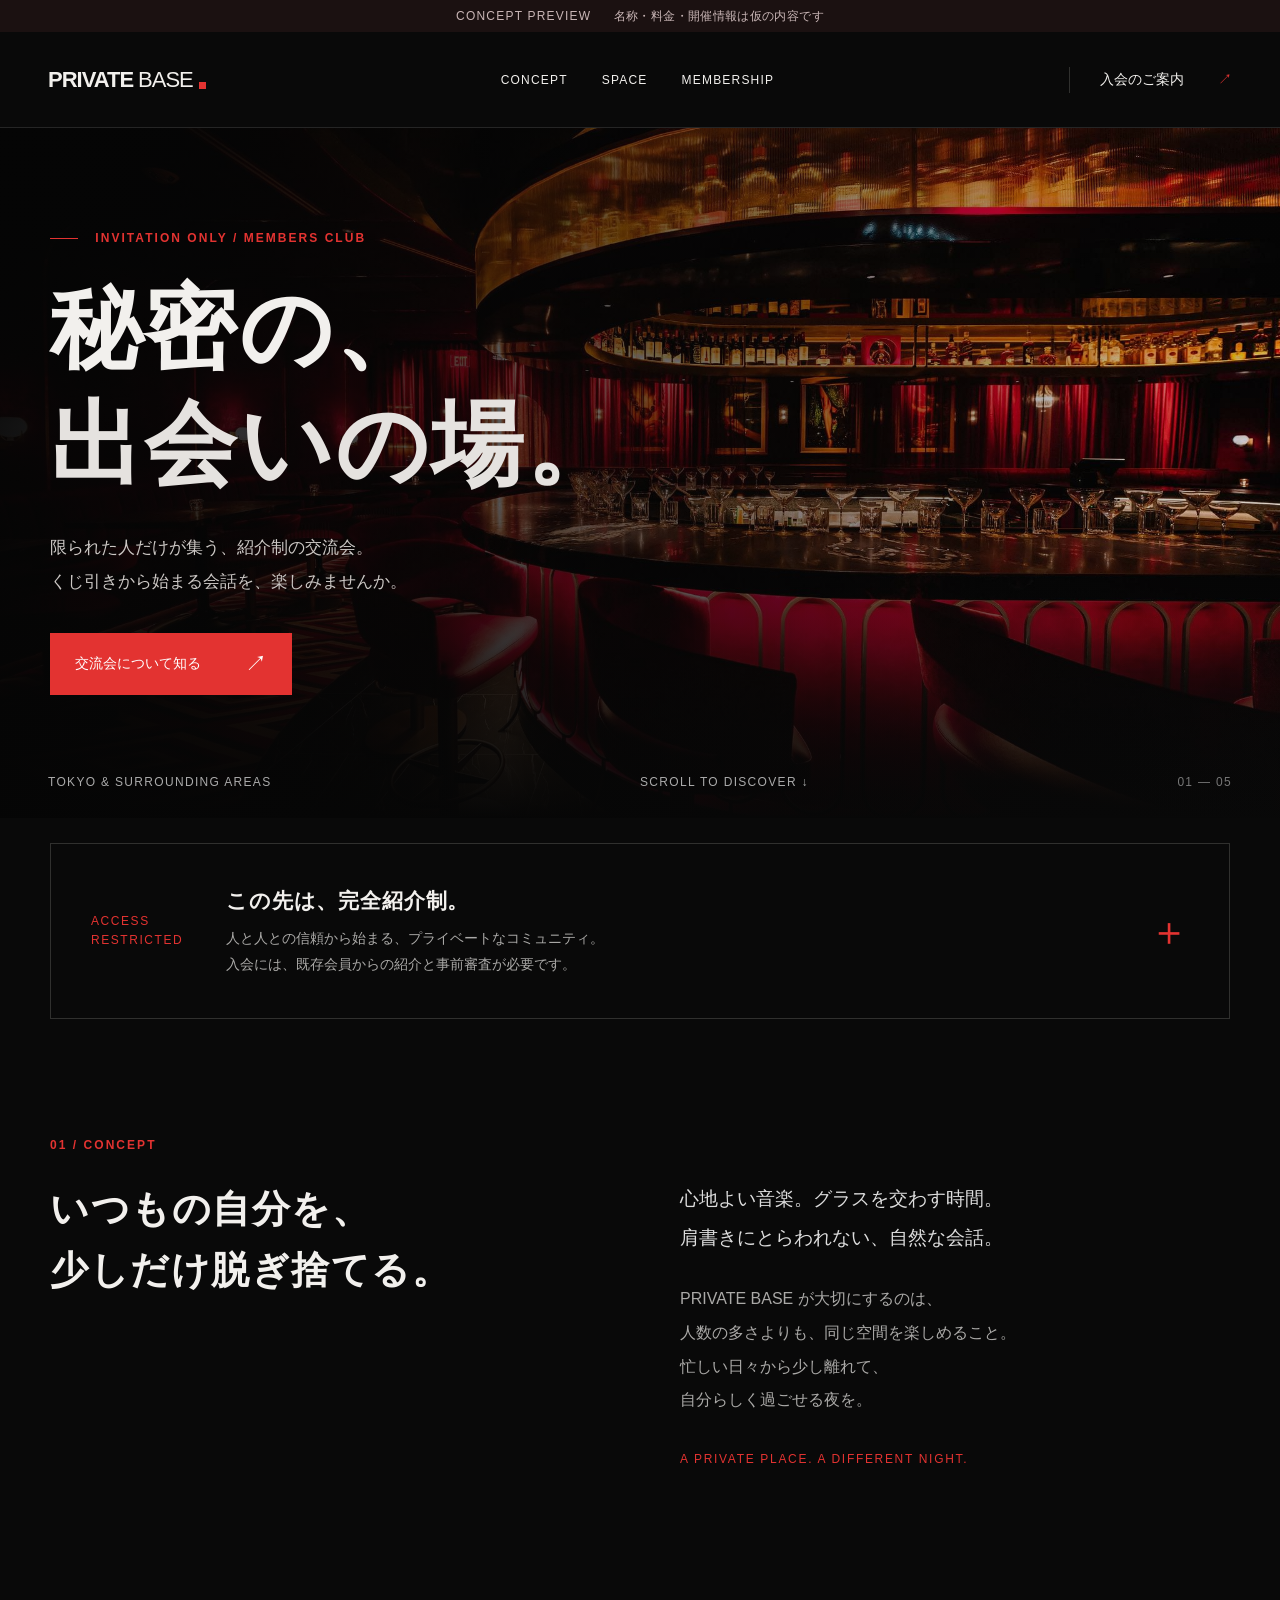
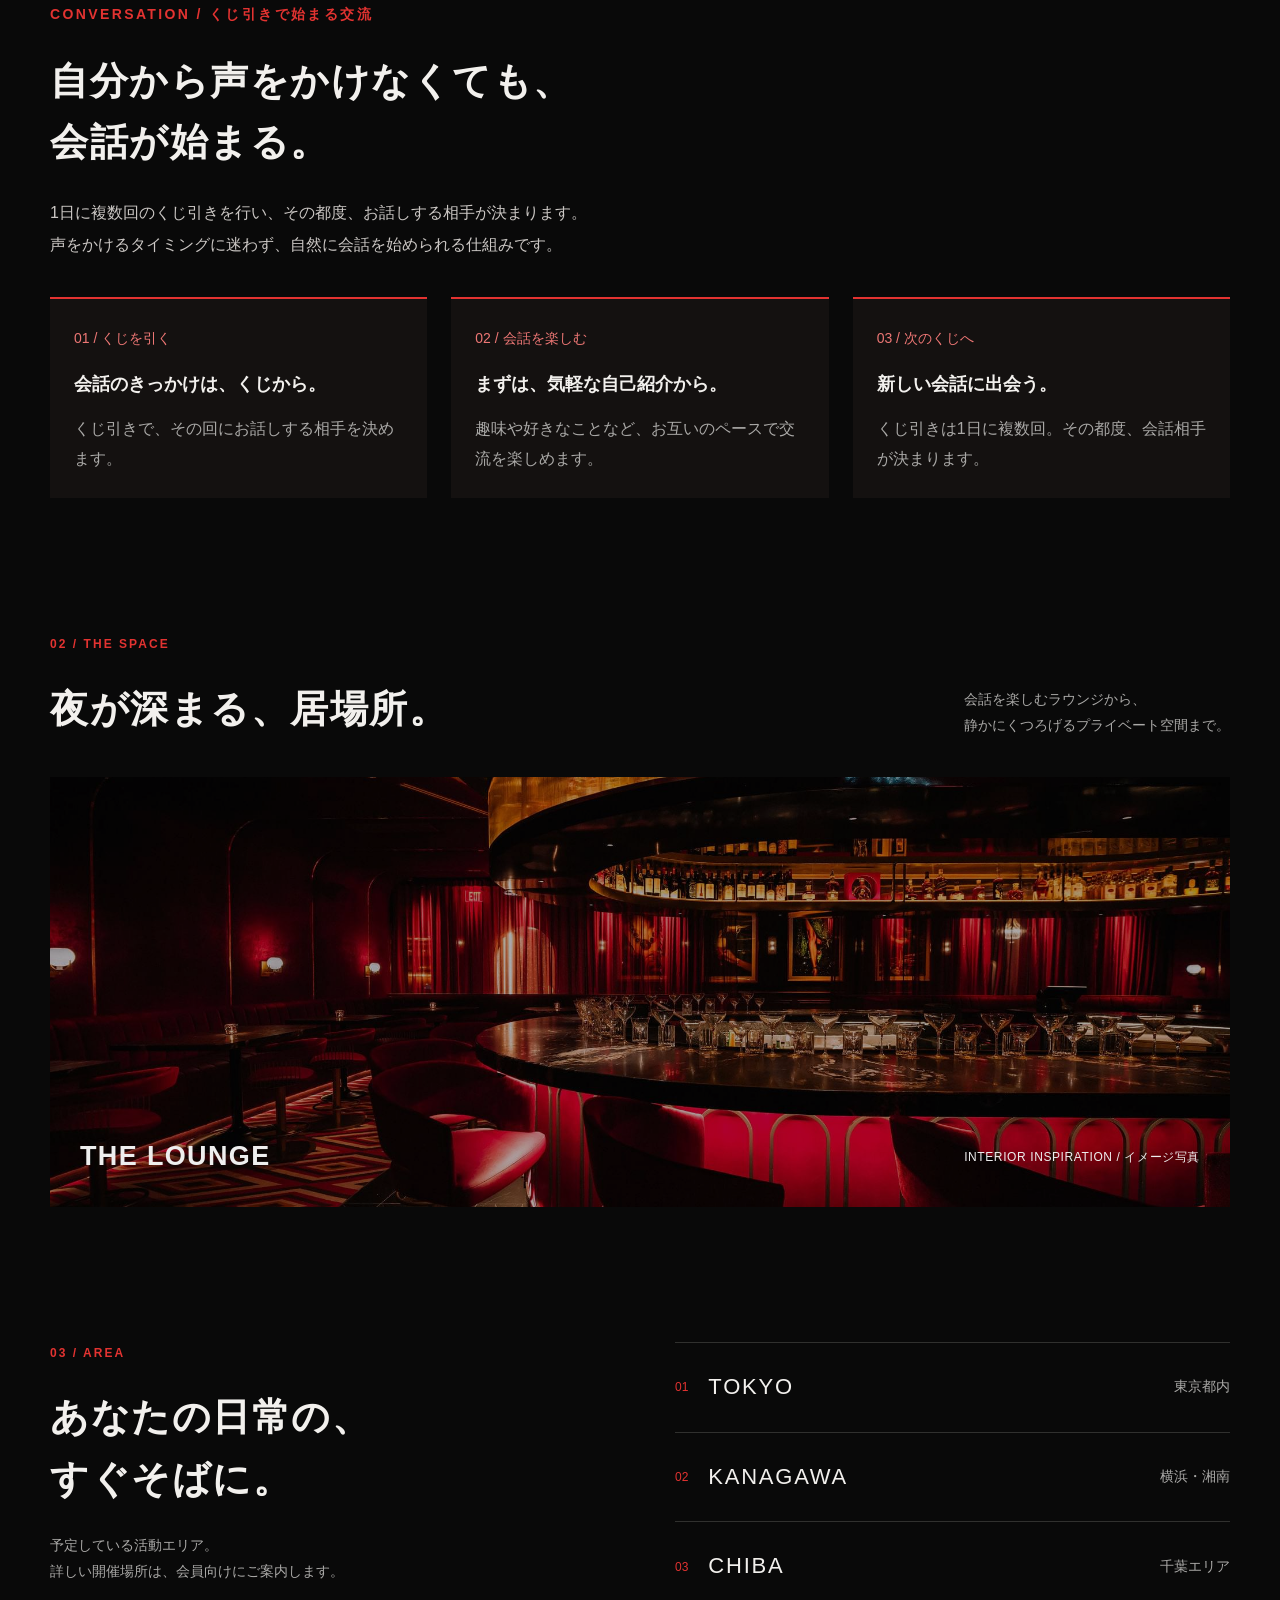
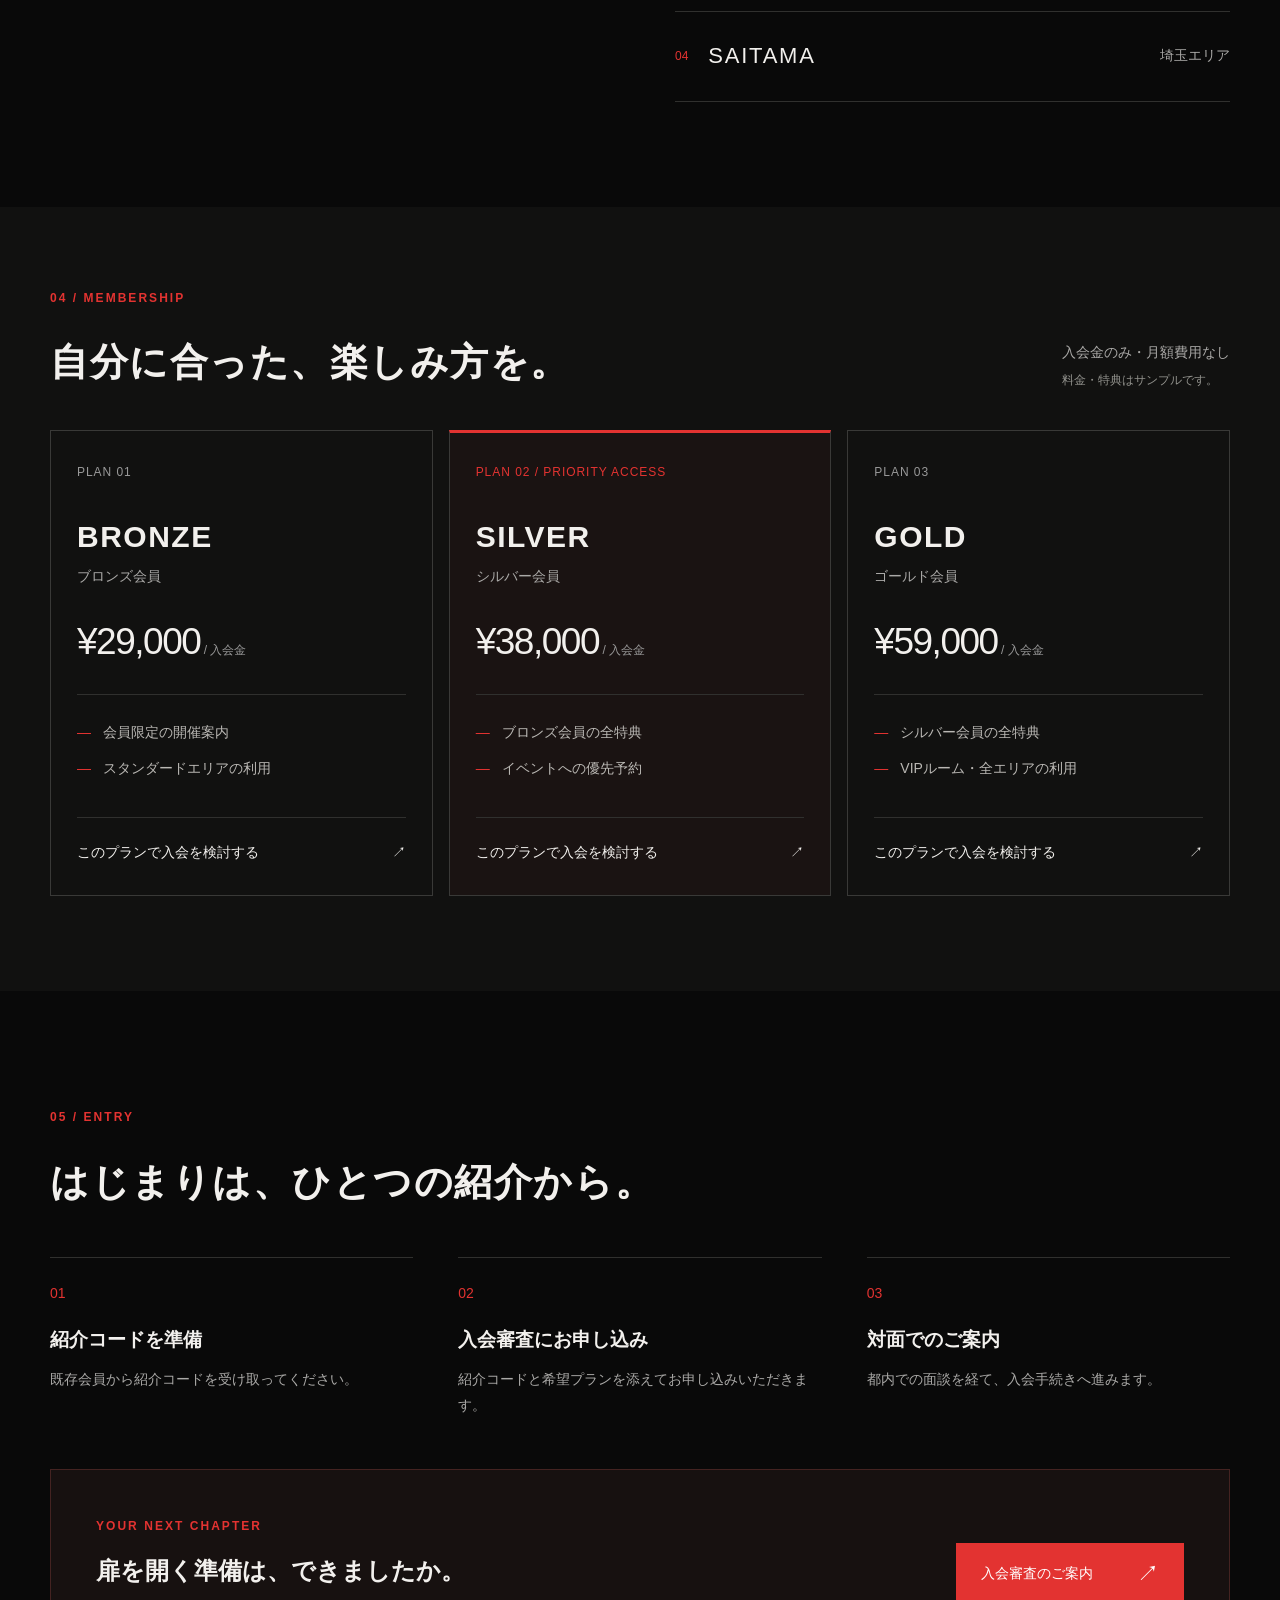
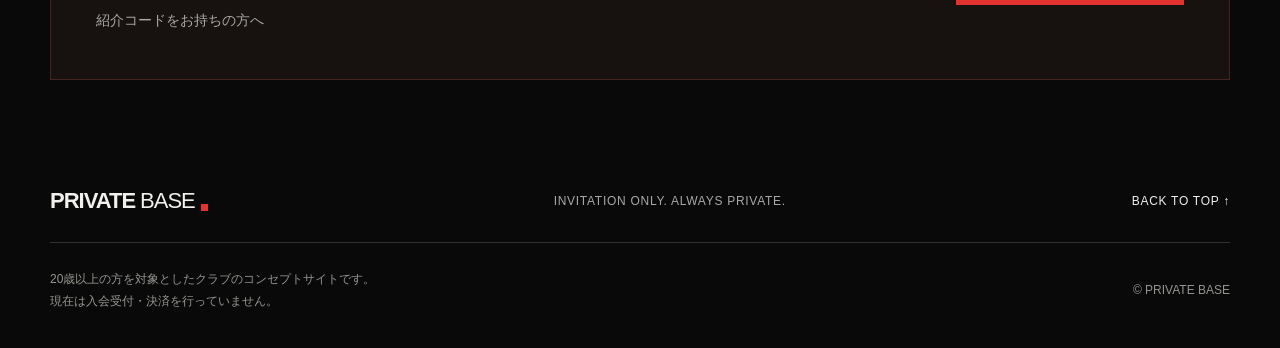
==== index.html @ 18561ae3 "Add files via upload" ====
<!doctype html>
<html lang="ja"><head><meta charset="UTF-8"><meta name="viewport" content="width=device-width,initial-scale=1"><meta name="robots" content="noindex,nofollow"><meta name="description" content="PRIVATE BASEは、会話や交流を楽しむ紹介制の交流会。1日に複数回のくじ引きで、お話しする相手が決まります。"><meta name="theme-color" content="#090909"><title>PRIVATE BASE | MEMBERS ONLY</title><link rel="stylesheet" href="style.css"><style>
.hero h1{font-size:clamp(2.6rem,7.2vw,6.625rem);letter-spacing:.025em}.hero{height:auto;min-height:690px;max-height:none}.hero-content{padding-top:80px;padding-bottom:105px}.conversation{padding-bottom:20px}.conversation-intro{font-size:1rem;line-height:2;margin-top:24px;max-width:780px;color:#cbc7c4}.conversation-cards{display:grid;grid-template-columns:repeat(3,minmax(0,1fr));gap:24px;margin-top:36px}.conversation-cards article{border-top:2px solid var(--red);background:#141110;padding:24px}.conversation-cards span{color:#ee7775;font-size:.875rem}.conversation-cards h3{font-size:1.125rem;margin:16px 0 12px}.conversation-cards p{font-size:1rem;line-height:1.9}.conversation .eyebrow{font-size:.875rem}@media(max-width:600px){.hero{min-height:630px}.hero-content{padding-top:65px;padding-bottom:95px}.hero h1{font-size:clamp(2.6rem,9.2vw,3.5rem)}.hero-description{max-width:32rem}.conversation-cards{grid-template-columns:1fr;gap:18px}.conversation-intro br{display:none}.conversation h2{font-size:clamp(1.4rem,5.3vw,1.8rem)}.conversation-cards article{padding:22px}}
</style></head>
<body><div class="sample">CONCEPT PREVIEW <span>名称・料金・開催情報は仮の内容です</span></div><header class="header"><a class="brand" href="#">PRIVATE<span>BASE</span><i></i></a><nav aria-label="メインナビゲーション"><a href="#concept">CONCEPT</a><a href="#space">SPACE</a><a href="#membership">MEMBERSHIP</a></nav><a class="header-entry" href="#entry">入会のご案内 <span>↗</span></a></header>
<main><section class="hero"><div class="hero-art" role="img" aria-label="落ち着いた照明のラウンジ・イメージ写真"></div><div class="hero-content"><p class="eyebrow"><span class="line"></span> INVITATION ONLY / MEMBERS CLUB</p><h1>秘密の、<br><span>出会いの場。</span></h1><p class="hero-description">限られた人だけが集う、紹介制の交流会。<br>くじ引きから始まる会話を、楽しみませんか。</p><a class="button" href="#concept">交流会について知る <span>↗</span></a></div><div class="hero-bottom"><span>TOKYO & SURROUNDING AREAS</span><a href="#concept">SCROLL TO DISCOVER ↓</a><span class="hero-number">01 — 05</span></div></section>
<section class="invitation wrap"><span class="small-label">ACCESS RESTRICTED</span><div><h2>この先は、完全紹介制。</h2><p>人と人との信頼から始まる、プライベートなコミュニティ。<br>入会には、既存会員からの紹介と事前審査が必要です。</p></div><span class="cross">＋</span></section>
<section class="section wrap concept" id="concept"><div class="section-heading"><p class="eyebrow">01 / CONCEPT</p><h2>いつもの自分を、<br>少しだけ脱ぎ捨てる。</h2></div><div class="concept-copy"><p class="lead">心地よい音楽。グラスを交わす時間。<br>肩書きにとらわれない、自然な会話。</p><p>PRIVATE BASE が大切にするのは、<br>人数の多さよりも、同じ空間を楽しめること。<br>忙しい日々から少し離れて、<br>自分らしく過ごせる夜を。</p><p class="red-caption">A PRIVATE PLACE. A DIFFERENT NIGHT.</p></div></section>
<section class="section wrap conversation" id="conversation" aria-labelledby="conversation-title"><p class="eyebrow">CONVERSATION / くじ引きで始まる交流</p><h2 id="conversation-title">自分から声をかけなくても、<br>会話が始まる。</h2><p class="conversation-intro">1日に複数回のくじ引きを行い、その都度、お話しする相手が決まります。<br>声をかけるタイミングに迷わず、自然に会話を始められる仕組みです。</p><div class="conversation-cards"><article><span>01 / くじを引く</span><h3>会話のきっかけは、くじから。</h3><p>くじ引きで、その回にお話しする相手を決めます。</p></article><article><span>02 / 会話を楽しむ</span><h3>まずは、気軽な自己紹介から。</h3><p>趣味や好きなことなど、お互いのペースで交流を楽しめます。</p></article><article><span>03 / 次のくじへ</span><h3>新しい会話に出会う。</h3><p>くじ引きは1日に複数回。その都度、会話相手が決まります。</p></article></div></section>
<section class="section wrap" id="space"><div class="section-heading row"><div><p class="eyebrow">02 / THE SPACE</p><h2>夜が深まる、居場所。</h2></div><p>会話を楽しむラウンジから、<br>静かにくつろげるプライベート空間まで。</p></div><figure class="space-photo"><img src="lounge.jpg" alt="暖かな照明に包まれたバーラウンジのイメージ" loading="lazy"><figcaption><span>THE LOUNGE</span><span>INTERIOR INSPIRATION / イメージ写真</span></figcaption></figure></section>
<section class="section wrap area" id="area"><div class="section-heading"><p class="eyebrow">03 / AREA</p><h2>あなたの日常の、<br>すぐそばに。</h2><p>予定している活動エリア。<br>詳しい開催場所は、会員向けにご案内します。</p></div><div class="area-list"><div><span>01</span><h3>TOKYO</h3><p>東京都内</p></div><div><span>02</span><h3>KANAGAWA</h3><p>横浜・湘南</p></div><div><span>03</span><h3>CHIBA</h3><p>千葉エリア</p></div><div><span>04</span><h3>SAITAMA</h3><p>埼玉エリア</p></div></div></section>
<section class="membership" id="membership"><div class="wrap section"><div class="section-heading row"><div><p class="eyebrow">04 / MEMBERSHIP</p><h2>自分に合った、楽しみ方を。</h2></div><p>入会金のみ・月額費用なし<br><span class="muted">料金・特典はサンプルです。</span></p></div><div class="plans"><article class="plan"><span class="plan-no">PLAN 01</span><h3>BRONZE</h3><p>ブロンズ会員</p><div class="price">¥29,000<span> / 入会金</span></div><ul><li>会員限定の開催案内</li><li>スタンダードエリアの利用</li></ul><a href="#entry" data-plan="ブロンズ">このプランで入会を検討する <span>↗</span></a></article><article class="plan featured"><span class="plan-no">PLAN 02 / PRIORITY ACCESS</span><h3>SILVER</h3><p>シルバー会員</p><div class="price">¥38,000<span> / 入会金</span></div><ul><li>ブロンズ会員の全特典</li><li>イベントへの優先予約</li></ul><a href="#entry" data-plan="シルバー">このプランで入会を検討する <span>↗</span></a></article><article class="plan"><span class="plan-no">PLAN 03</span><h3>GOLD</h3><p>ゴールド会員</p><div class="price">¥59,000<span> / 入会金</span></div><ul><li>シルバー会員の全特典</li><li>VIPルーム・全エリアの利用</li></ul><a href="#entry" data-plan="ゴールド">このプランで入会を検討する <span>↗</span></a></article></div></div></section>
<section class="section wrap" id="entry"><div class="section-heading"><p class="eyebrow">05 / ENTRY</p><h2>はじまりは、ひとつの紹介から。</h2></div><div class="steps"><div><span>01</span><h3>紹介コードを準備</h3><p>既存会員から紹介コードを受け取ってください。</p></div><div><span>02</span><h3>入会審査にお申し込み</h3><p>紹介コードと希望プランを添えてお申し込みいただきます。</p></div><div><span>03</span><h3>対面でのご案内</h3><p>都内での面談を経て、入会手続きへ進みます。</p></div></div><div class="entry-box"><div><p class="eyebrow">YOUR NEXT CHAPTER</p><h3>扉を開く準備は、できましたか。</h3><p id="selected-plan" aria-live="polite">紹介コードをお持ちの方へ</p></div><button class="button" id="entry-button">入会審査のご案内 <span>↗</span></button></div></section></main>
<footer class="wrap"><div class="footer-top"><a class="brand" href="#">PRIVATE<span>BASE</span><i></i></a><p>INVITATION ONLY. ALWAYS PRIVATE.</p><a href="#">BACK TO TOP ↑</a></div><div class="footer-bottom"><p>20歳以上の方を対象としたクラブのコンセプトサイトです。<br>現在は入会受付・決済を行っていません。</p><span>© PRIVATE BASE</span></div></footer>
<dialog id="entry-dialog"><button class="close" aria-label="閉じる">×</button><p class="eyebrow">MEMBERSHIP INFORMATION</p><h2>入会受付は準備中です。</h2><p id="dialog-plan"></p><p>このページはホームページの確認用です。<br>正式な申込先の設定後に、受付を開始します。</p><button class="button close-button">ページに戻る</button></dialog><script src="app.js"></script></body></html>
---- style.css ----
:root{color-scheme:dark;--bg:#090909;--text:#f2f0ed;--muted:#999997;--red:#e33331;--border:#30302e}*{box-sizing:border-box}html{scroll-behavior:smooth;scroll-padding-top:30px}body{margin:0;background:var(--bg);color:var(--text);font-family:Arial,"Noto Sans JP","Hiragino Kaku Gothic ProN",Meiryo,sans-serif;font-size:16px;line-height:1.85}a{color:inherit;text-decoration:none}button{font:inherit;cursor:pointer}a,button{touch-action:manipulation}a:focus-visible,button:focus-visible{outline:2px solid #fff;outline-offset:6px}p,h1,h2,h3{margin:0}p{color:#aaa9a7}h2{font-size:clamp(27px,3vw,40px);line-height:1.6;letter-spacing:.04em}h3{font-size:19px}button{border:0} .wrap{width:min(1180px,calc(100% - 96px));margin:auto}.sample{background:#1b1111;text-align:center;font-size:12px;color:#c9b6b6;padding:5px 16px;letter-spacing:.1em}.sample span{margin-left:18px;letter-spacing:.03em}.header{height:96px;padding:0 48px;display:flex;align-items:center;justify-content:space-between;border-bottom:1px solid #252525;gap:30px}.brand{font-size:22px;font-weight:900;letter-spacing:-1px;display:inline-flex;align-items:center;line-height:1}.brand span{font-weight:400;margin-left:5px}.brand i{width:7px;height:7px;background:var(--red);margin:12px 0 0 6px}nav{display:flex;gap:34px;font-size:12px;letter-spacing:.1em}nav a:hover{color:var(--red)}.header-entry{font-size:14px;border-left:1px solid var(--border);padding-left:30px}.header-entry span{margin-left:30px;color:var(--red)}.hero{min-height:690px;height:calc(100svh - 126px);max-height:900px;position:relative;isolation:isolate;display:flex;align-items:center;overflow:hidden}.hero-art{position:absolute;inset:0;z-index:-2;background:url('lounge.jpg') center 55%/cover}.hero:after{content:"";position:absolute;inset:0;z-index:-1;background:linear-gradient(90deg,rgba(5,5,5,.95),rgba(5,5,5,.6) 48%,rgba(5,5,5,.12)),linear-gradient(0deg,#090909,transparent 45%)}.hero-content{padding:70px max(48px,calc((100vw - 1180px)/2));width:100%}.eyebrow{font-size:12px;color:var(--red);letter-spacing:.17em;font-weight:700;margin-bottom:22px}.line{display:inline-block;width:28px;height:1px;background:var(--red);vertical-align:middle;margin-right:12px}h1{font-size:clamp(56px,7.6vw,106px);line-height:1.26;letter-spacing:.055em;font-weight:800}h1 span{color:#e5e2df}.hero-description{margin:28px 0 34px;line-height:2;font-size:17px;color:#cbc7c4}.button{background:var(--red);color:#fff;display:inline-flex;justify-content:space-between;align-items:center;gap:44px;padding:18px 25px;font-size:14px;min-height:56px;transition:background .2s}.button:hover{background:#b72524}.button span{font-size:22px;line-height:1}.hero-bottom{position:absolute;bottom:25px;left:48px;right:48px;display:flex;justify-content:space-between;color:#aaa;font-size:12px;letter-spacing:.11em}.hero-number{color:#777}.invitation{display:flex;align-items:center;gap:45px;padding:40px;border:1px solid var(--border);margin-top:25px}.small-label{color:var(--red);font-size:12px;letter-spacing:.13em;max-width:90px;line-height:1.6}.invitation h2{font-size:21px;margin-bottom:8px}.invitation p{font-size:14px}.cross{margin-left:auto;color:var(--red);font-size:40px;font-weight:200}.section{padding-top:115px;padding-bottom:20px}.concept{display:grid;grid-template-columns:1fr 1fr;gap:80px;padding-bottom:15px}.concept-copy{padding-top:45px}.concept-copy .lead{color:#ddd;font-size:19px;margin-bottom:24px}.concept-copy p{line-height:2.1}.concept-copy .red-caption{font-size:12px;letter-spacing:.14em;color:var(--red);margin-top:30px}.row{display:flex;justify-content:space-between;gap:30px;align-items:flex-end;margin-bottom:38px}.row>p{font-size:14px;line-height:1.9}.space-photo{margin:0;height:430px;position:relative;overflow:hidden}.space-photo img{width:100%;height:100%;object-fit:cover;filter:brightness(.68)}figcaption{position:absolute;inset:auto 30px 25px;display:flex;justify-content:space-between;align-items:center;color:#eee}figcaption>span:first-child{font-size:27px;font-weight:700;letter-spacing:.05em}figcaption>span:last-child{font-size:12px;letter-spacing:.05em}.area{display:grid;grid-template-columns:1fr 1fr;gap:70px;padding-bottom:105px}.area .section-heading>p:last-child{margin-top:24px;font-size:14px}.area-list>div{display:flex;align-items:center;border-bottom:1px solid var(--border);padding:24px 0;gap:20px}.area-list>div:first-child{border-top:1px solid var(--border)}.area-list span{color:var(--red);font-size:12px}.area-list h3{font-weight:500;letter-spacing:.08em;font-size:22px}.area-list p{margin-left:auto;font-size:14px}.membership{background:#111110;padding-bottom:75px}.membership .section{padding-top:80px}.muted{font-size:12px;color:#92928d}.plans{display:grid;grid-template-columns:repeat(3,minmax(0,1fr));gap:16px}.plan{border:1px solid #393937;padding:30px 26px;display:flex;flex-direction:column}.plan.featured{border-top:3px solid var(--red);background:#1a1312;padding-top:28px}.plan-no{font-size:12px;color:#999;letter-spacing:.08em}.featured .plan-no{color:var(--red)}.plan h3{font-size:30px;letter-spacing:.05em;margin-top:25px}.plan>p{font-size:14px}.price{font-size:37px;margin:26px 0;line-height:1.4;letter-spacing:-.04em;white-space:nowrap}.price span{font-size:12px;color:#999;letter-spacing:0}.plan ul{list-style:none;padding:25px 0 35px;border-top:1px solid var(--border);margin:0;font-size:14px;flex:1;color:#bab8b4}.plan li+li{margin-top:10px}.plan li:before{content:'—';margin-right:12px;color:var(--red)}.plan>a{display:flex;justify-content:space-between;gap:5px;border-top:1px solid var(--border);padding-top:22px;font-size:14px}.plan>a:hover{color:var(--red)}.steps{display:grid;grid-template-columns:repeat(3,1fr);gap:45px;margin:45px 0 50px}.steps>div{border-top:1px solid var(--border);padding-top:20px}.steps span{font-size:14px;color:var(--red)}.steps h3{margin:14px 0 10px}.steps p{font-size:14px}.entry-box{display:flex;align-items:center;justify-content:space-between;gap:30px;padding:45px;background:#171110;border:1px solid #442321}.entry-box .eyebrow{margin-bottom:12px}.entry-box h3{font-size:24px}.entry-box p:last-child{margin-top:15px;font-size:14px}.entry-box .button{flex-shrink:0}footer{padding-top:90px!important;padding-bottom:35px!important}.footer-top,.footer-bottom{display:flex;justify-content:space-between;align-items:center;gap:25px}.footer-top{padding-bottom:30px;border-bottom:1px solid var(--border)}.footer-top p,.footer-top>a:last-child{font-size:12px;letter-spacing:.06em}.footer-bottom{padding-top:25px}.footer-bottom p,.footer-bottom span{font-size:12px;color:#959590}dialog{background:#141313;border:1px solid #70403e;color:#eee;padding:50px;width:min(540px,calc(100% - 32px))}dialog::backdrop{background:#000b;backdrop-filter:blur(5px)}dialog h2{font-size:26px}dialog p{margin-bottom:22px;font-size:14px}.close{position:absolute;right:12px;top:5px;color:#aaa;background:transparent;font-size:32px}.close-button{margin-top:12px}body:has(dialog[open]){overflow:hidden}@media(min-width:1600px){.hero-content{padding-left:calc((100vw - 1180px)/2)}}@media(max-width:850px){.header{padding:0 24px;height:80px}nav{display:none}.wrap{width:calc(100% - 48px)}.hero-content{padding:70px 24px}.hero{min-height:660px;height:85svh}.hero-bottom{left:24px;right:24px}.hero-number{display:none}.invitation{padding:25px;gap:25px}.cross{display:none}.concept,.area{gap:35px}.plans{gap:10px}.plan{padding:25px 16px}.plan.featured{padding-top:23px}.price{font-size:29px}.plan>a{font-size:13px}.entry-box{padding:30px;display:block}.entry-box .button{margin-top:25px}.footer-top p{display:none}}@media(max-width:600px){.sample{font-size:10px;letter-spacing:.03em}.sample span{font-size:10px;margin-left:7px}.header{padding:0 20px;gap:15px;height:75px}.brand{font-size:20px}.header-entry{font-size:12px;padding-left:15px}.header-entry span{margin-left:8px}.wrap{width:calc(100% - 40px)}.hero{min-height:630px;max-height:780px}.hero-art{background-position:62% center}.hero:after{background:linear-gradient(90deg,#050505dc,#05050555),linear-gradient(0deg,#090909,transparent 65%)}.hero-content{padding:65px 20px 95px}.hero-content .eyebrow{font-size:10px;letter-spacing:.08em}h1{font-size:59px}.hero-description{font-size:16px}.hero-bottom{left:20px;right:20px;font-size:9px;letter-spacing:.03em}.invitation{display:block;margin-top:15px;padding:24px}.small-label{max-width:none;display:block;margin-bottom:12px}.invitation p br{display:none}.section{padding-top:75px}.concept,.area{grid-template-columns:1fr;gap:26px}.concept-copy{padding-top:0}.concept-copy .lead{font-size:17px}.concept-copy p{font-size:15px}.row{display:block;margin-bottom:25px}.row>p{margin-top:18px}.space-photo{height:330px}figcaption{inset:auto 20px 20px;display:block}figcaption>span{display:block}figcaption>span:first-child{font-size:23px}figcaption>span:last-child{font-size:10px;margin-top:5px}.area{padding-bottom:75px}.area-list>div{padding:20px 0}.area-list h3{font-size:20px}.area-list p{font-size:13px}.membership{padding-bottom:45px}.membership .section{padding-top:60px}.plans{grid-template-columns:1fr;gap:18px}.plan{padding:25px}.plan.featured{padding-top:23px}.plan h3{margin-top:15px}.price{font-size:36px;margin:20px 0}.plan ul{padding-bottom:25px}.plan>a{font-size:14px}.steps{grid-template-columns:1fr;gap:24px;margin:30px 0}.steps h3{margin-top:5px}.entry-box{padding:25px}.entry-box h3{font-size:21px}.entry-box .button{width:100%;gap:15px}.footer-top{align-items:flex-start;gap:10px}.footer-top>a:last-child{font-size:10px}.footer-bottom{display:block}.footer-bottom span{display:block;margin-top:20px}footer{padding-top:65px!important}dialog{padding:40px 25px}dialog h2{font-size:23px}}@media(prefers-reduced-motion:reduce){html{scroll-behavior:auto}*{transition:none!important}}
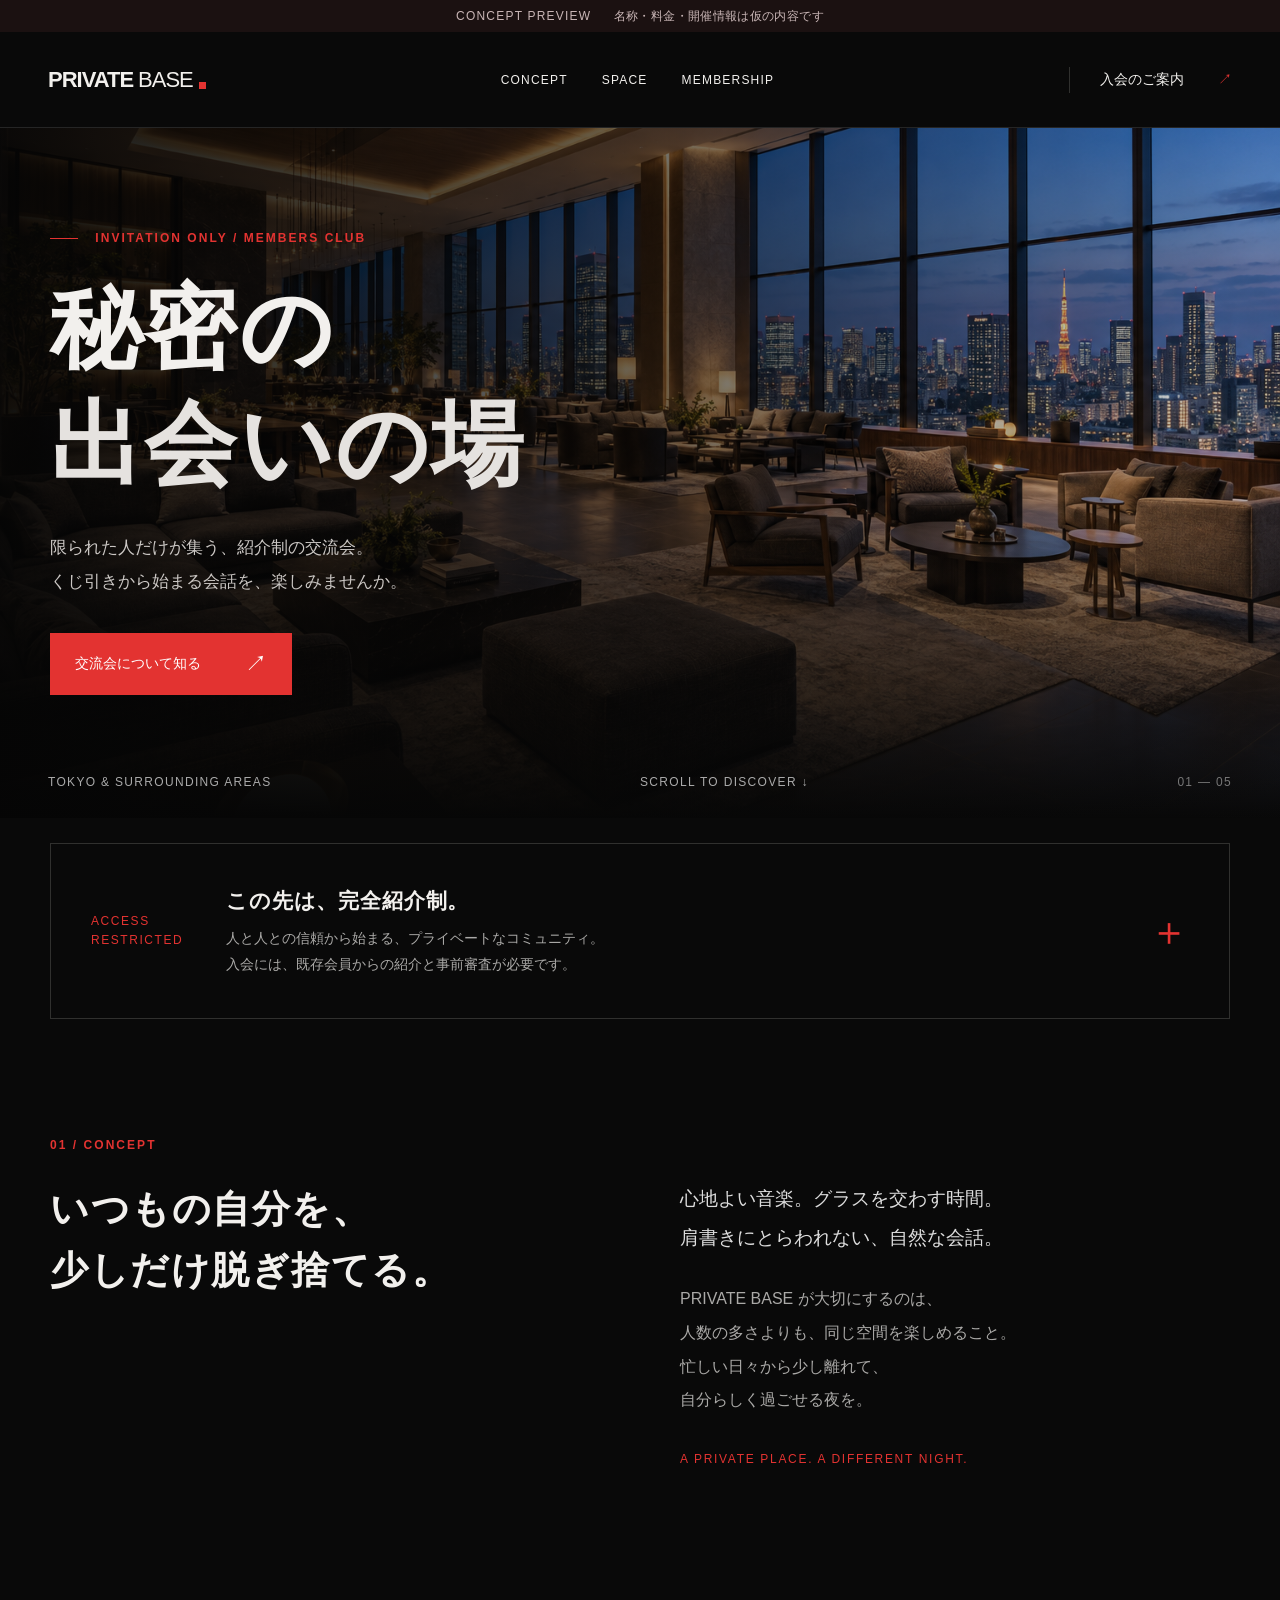
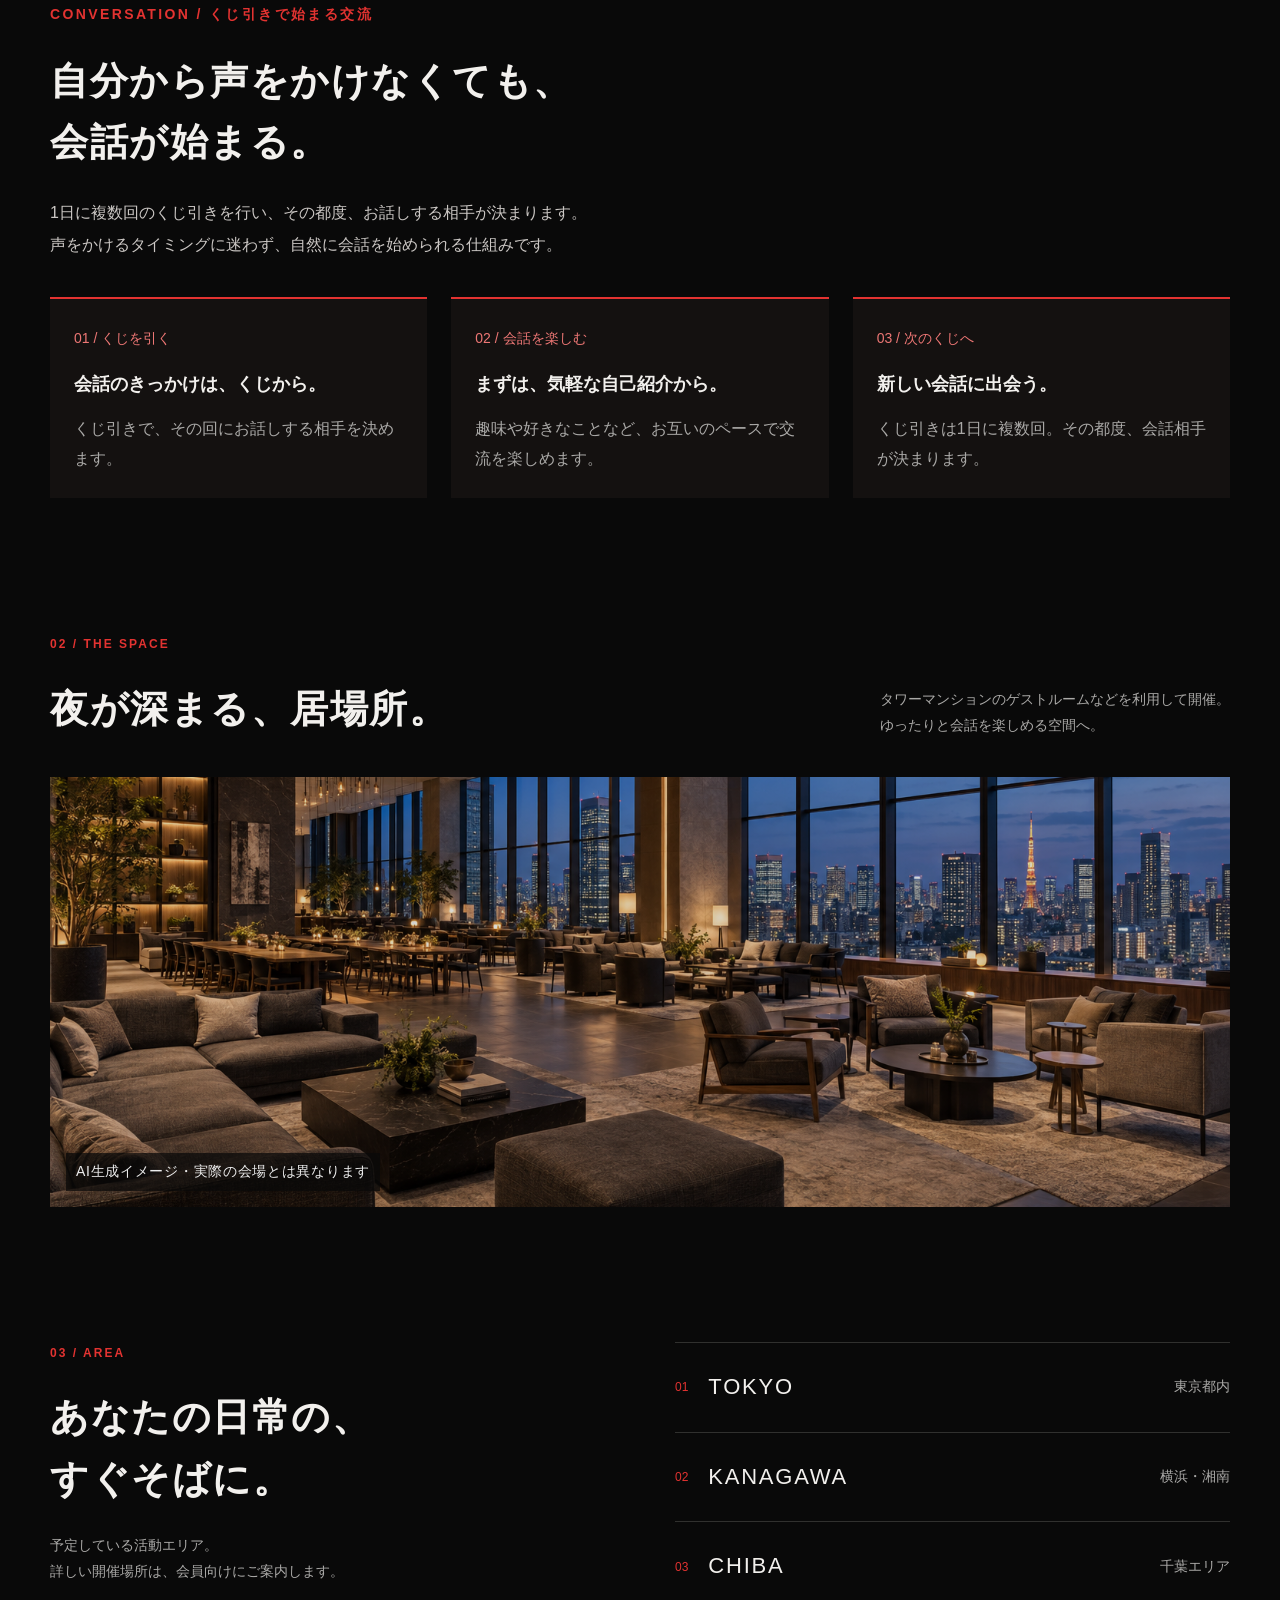
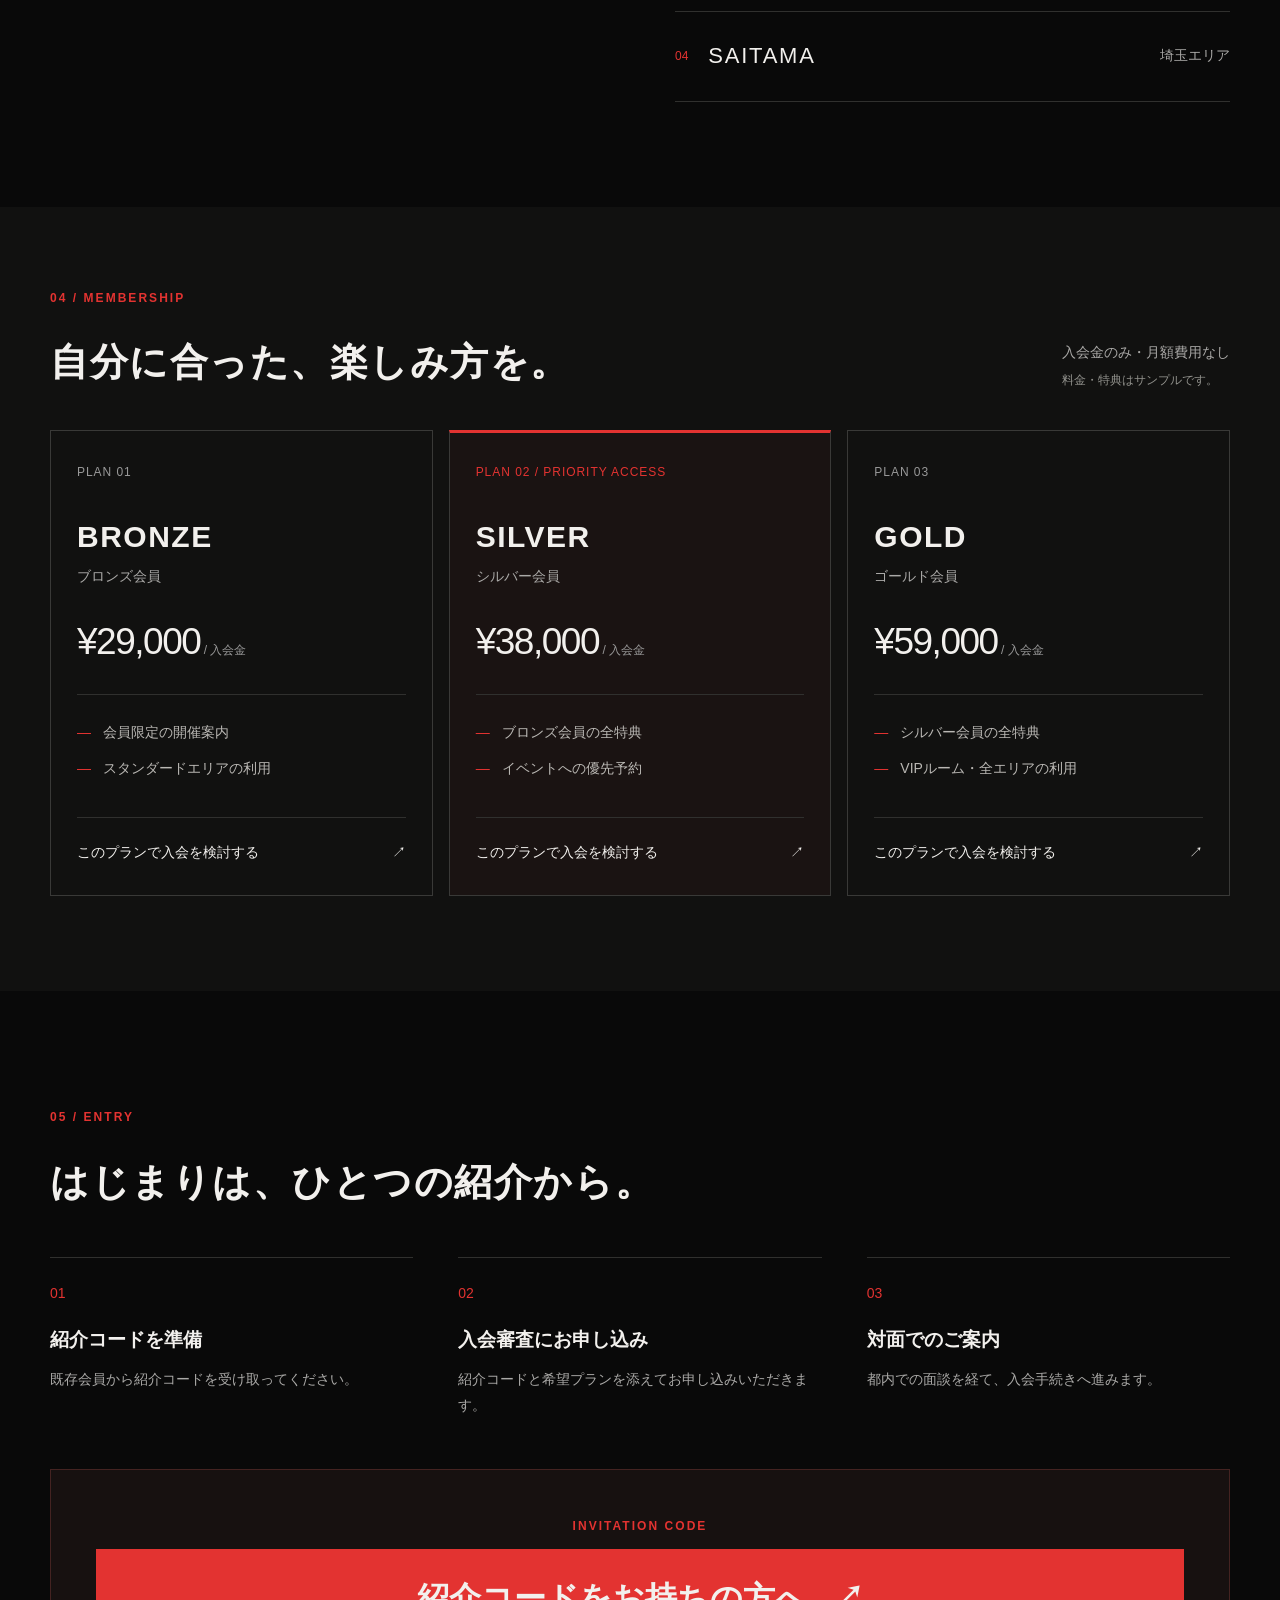
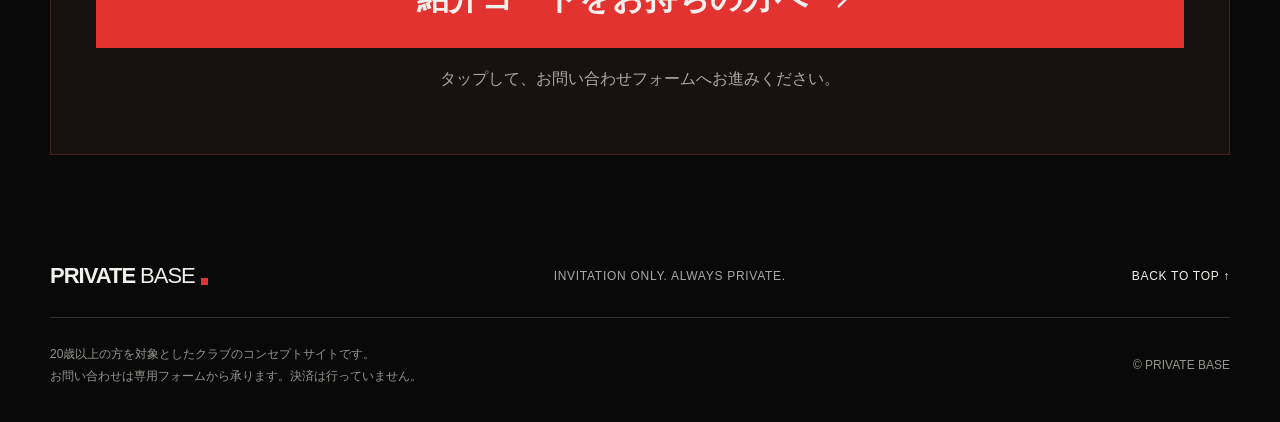
==== commit f55e1a67: "Add files via upload" ====
--- a/index.html
+++ b/index.html
@@ -1,15 +1,15 @@
 <!doctype html>
 <html lang="ja"><head><meta charset="UTF-8"><meta name="viewport" content="width=device-width,initial-scale=1"><meta name="robots" content="noindex,nofollow"><meta name="description" content="PRIVATE BASEは、会話や交流を楽しむ紹介制の交流会。1日に複数回のくじ引きで、お話しする相手が決まります。"><meta name="theme-color" content="#090909"><title>PRIVATE BASE | MEMBERS ONLY</title><link rel="stylesheet" href="style.css"><style>
 .hero h1{font-size:clamp(2.6rem,7.2vw,6.625rem);letter-spacing:.025em}.hero{height:auto;min-height:690px;max-height:none}.hero-content{padding-top:80px;padding-bottom:105px}.conversation{padding-bottom:20px}.conversation-intro{font-size:1rem;line-height:2;margin-top:24px;max-width:780px;color:#cbc7c4}.conversation-cards{display:grid;grid-template-columns:repeat(3,minmax(0,1fr));gap:24px;margin-top:36px}.conversation-cards article{border-top:2px solid var(--red);background:#141110;padding:24px}.conversation-cards span{color:#ee7775;font-size:.875rem}.conversation-cards h3{font-size:1.125rem;margin:16px 0 12px}.conversation-cards p{font-size:1rem;line-height:1.9}.conversation .eyebrow{font-size:.875rem}@media(max-width:600px){.hero{min-height:630px}.hero-content{padding-top:65px;padding-bottom:95px}.hero h1{font-size:clamp(2.6rem,9.2vw,3.5rem)}.hero-description{max-width:32rem}.conversation-cards{grid-template-columns:1fr;gap:18px}.conversation-intro br{display:none}.conversation h2{font-size:clamp(1.4rem,5.3vw,1.8rem)}.conversation-cards article{padding:22px}}
-</style></head>
+</style><link rel="stylesheet" href="contact.css"></head>
 <body><div class="sample">CONCEPT PREVIEW <span>名称・料金・開催情報は仮の内容です</span></div><header class="header"><a class="brand" href="#">PRIVATE<span>BASE</span><i></i></a><nav aria-label="メインナビゲーション"><a href="#concept">CONCEPT</a><a href="#space">SPACE</a><a href="#membership">MEMBERSHIP</a></nav><a class="header-entry" href="#entry">入会のご案内 <span>↗</span></a></header>
-<main><section class="hero"><div class="hero-art" role="img" aria-label="落ち着いた照明のラウンジ・イメージ写真"></div><div class="hero-content"><p class="eyebrow"><span class="line"></span> INVITATION ONLY / MEMBERS CLUB</p><h1>秘密の、<br><span>出会いの場。</span></h1><p class="hero-description">限られた人だけが集う、紹介制の交流会。<br>くじ引きから始まる会話を、楽しみませんか。</p><a class="button" href="#concept">交流会について知る <span>↗</span></a></div><div class="hero-bottom"><span>TOKYO & SURROUNDING AREAS</span><a href="#concept">SCROLL TO DISCOVER ↓</a><span class="hero-number">01 — 05</span></div></section>
+<main><section class="hero"><div class="hero-art" role="img" aria-label="タワーマンションのゲストラウンジ・AI生成イメージ"></div><div class="hero-content"><p class="eyebrow"><span class="line"></span> INVITATION ONLY / MEMBERS CLUB</p><h1>秘密の<br><span>出会いの場</span></h1><p class="hero-description">限られた人だけが集う、紹介制の交流会。<br>くじ引きから始まる会話を、楽しみませんか。</p><a class="button" href="#concept">交流会について知る <span>↗</span></a></div><div class="hero-bottom"><span>TOKYO & SURROUNDING AREAS</span><a href="#concept">SCROLL TO DISCOVER ↓</a><span class="hero-number">01 — 05</span></div></section>
 <section class="invitation wrap"><span class="small-label">ACCESS RESTRICTED</span><div><h2>この先は、完全紹介制。</h2><p>人と人との信頼から始まる、プライベートなコミュニティ。<br>入会には、既存会員からの紹介と事前審査が必要です。</p></div><span class="cross">＋</span></section>
 <section class="section wrap concept" id="concept"><div class="section-heading"><p class="eyebrow">01 / CONCEPT</p><h2>いつもの自分を、<br>少しだけ脱ぎ捨てる。</h2></div><div class="concept-copy"><p class="lead">心地よい音楽。グラスを交わす時間。<br>肩書きにとらわれない、自然な会話。</p><p>PRIVATE BASE が大切にするのは、<br>人数の多さよりも、同じ空間を楽しめること。<br>忙しい日々から少し離れて、<br>自分らしく過ごせる夜を。</p><p class="red-caption">A PRIVATE PLACE. A DIFFERENT NIGHT.</p></div></section>
 <section class="section wrap conversation" id="conversation" aria-labelledby="conversation-title"><p class="eyebrow">CONVERSATION / くじ引きで始まる交流</p><h2 id="conversation-title">自分から声をかけなくても、<br>会話が始まる。</h2><p class="conversation-intro">1日に複数回のくじ引きを行い、その都度、お話しする相手が決まります。<br>声をかけるタイミングに迷わず、自然に会話を始められる仕組みです。</p><div class="conversation-cards"><article><span>01 / くじを引く</span><h3>会話のきっかけは、くじから。</h3><p>くじ引きで、その回にお話しする相手を決めます。</p></article><article><span>02 / 会話を楽しむ</span><h3>まずは、気軽な自己紹介から。</h3><p>趣味や好きなことなど、お互いのペースで交流を楽しめます。</p></article><article><span>03 / 次のくじへ</span><h3>新しい会話に出会う。</h3><p>くじ引きは1日に複数回。その都度、会話相手が決まります。</p></article></div></section>
-<section class="section wrap" id="space"><div class="section-heading row"><div><p class="eyebrow">02 / THE SPACE</p><h2>夜が深まる、居場所。</h2></div><p>会話を楽しむラウンジから、<br>静かにくつろげるプライベート空間まで。</p></div><figure class="space-photo"><img src="lounge.jpg" alt="暖かな照明に包まれたバーラウンジのイメージ" loading="lazy"><figcaption><span>THE LOUNGE</span><span>INTERIOR INSPIRATION / イメージ写真</span></figcaption></figure></section>
+<section class="section wrap" id="space"><div class="section-heading row"><div><p class="eyebrow">02 / THE SPACE</p><h2>夜が深まる、居場所。</h2></div><p>タワーマンションのゲストルームなどを利用して開催。<br>ゆったりと会話を楽しめる空間へ。</p></div><figure class="space-photo"><img src="tower-lounge.png" alt="タワーマンションの広いゲストラウンジを想定したAI生成イメージ" loading="lazy"><figcaption><span style="font-size:12px;font-weight:400">AI生成イメージ・実際の会場とは異なります</span></figcaption></figure></section>
 <section class="section wrap area" id="area"><div class="section-heading"><p class="eyebrow">03 / AREA</p><h2>あなたの日常の、<br>すぐそばに。</h2><p>予定している活動エリア。<br>詳しい開催場所は、会員向けにご案内します。</p></div><div class="area-list"><div><span>01</span><h3>TOKYO</h3><p>東京都内</p></div><div><span>02</span><h3>KANAGAWA</h3><p>横浜・湘南</p></div><div><span>03</span><h3>CHIBA</h3><p>千葉エリア</p></div><div><span>04</span><h3>SAITAMA</h3><p>埼玉エリア</p></div></div></section>
 <section class="membership" id="membership"><div class="wrap section"><div class="section-heading row"><div><p class="eyebrow">04 / MEMBERSHIP</p><h2>自分に合った、楽しみ方を。</h2></div><p>入会金のみ・月額費用なし<br><span class="muted">料金・特典はサンプルです。</span></p></div><div class="plans"><article class="plan"><span class="plan-no">PLAN 01</span><h3>BRONZE</h3><p>ブロンズ会員</p><div class="price">¥29,000<span> / 入会金</span></div><ul><li>会員限定の開催案内</li><li>スタンダードエリアの利用</li></ul><a href="#entry" data-plan="ブロンズ">このプランで入会を検討する <span>↗</span></a></article><article class="plan featured"><span class="plan-no">PLAN 02 / PRIORITY ACCESS</span><h3>SILVER</h3><p>シルバー会員</p><div class="price">¥38,000<span> / 入会金</span></div><ul><li>ブロンズ会員の全特典</li><li>イベントへの優先予約</li></ul><a href="#entry" data-plan="シルバー">このプランで入会を検討する <span>↗</span></a></article><article class="plan"><span class="plan-no">PLAN 03</span><h3>GOLD</h3><p>ゴールド会員</p><div class="price">¥59,000<span> / 入会金</span></div><ul><li>シルバー会員の全特典</li><li>VIPルーム・全エリアの利用</li></ul><a href="#entry" data-plan="ゴールド">このプランで入会を検討する <span>↗</span></a></article></div></div></section>
-<section class="section wrap" id="entry"><div class="section-heading"><p class="eyebrow">05 / ENTRY</p><h2>はじまりは、ひとつの紹介から。</h2></div><div class="steps"><div><span>01</span><h3>紹介コードを準備</h3><p>既存会員から紹介コードを受け取ってください。</p></div><div><span>02</span><h3>入会審査にお申し込み</h3><p>紹介コードと希望プランを添えてお申し込みいただきます。</p></div><div><span>03</span><h3>対面でのご案内</h3><p>都内での面談を経て、入会手続きへ進みます。</p></div></div><div class="entry-box"><div><p class="eyebrow">YOUR NEXT CHAPTER</p><h3>扉を開く準備は、できましたか。</h3><p id="selected-plan" aria-live="polite">紹介コードをお持ちの方へ</p></div><button class="button" id="entry-button">入会審査のご案内 <span>↗</span></button></div></section></main>
-<footer class="wrap"><div class="footer-top"><a class="brand" href="#">PRIVATE<span>BASE</span><i></i></a><p>INVITATION ONLY. ALWAYS PRIVATE.</p><a href="#">BACK TO TOP ↑</a></div><div class="footer-bottom"><p>20歳以上の方を対象としたクラブのコンセプトサイトです。<br>現在は入会受付・決済を行っていません。</p><span>© PRIVATE BASE</span></div></footer>
-<dialog id="entry-dialog"><button class="close" aria-label="閉じる">×</button><p class="eyebrow">MEMBERSHIP INFORMATION</p><h2>入会受付は準備中です。</h2><p id="dialog-plan"></p><p>このページはホームページの確認用です。<br>正式な申込先の設定後に、受付を開始します。</p><button class="button close-button">ページに戻る</button></dialog><script src="app.js"></script></body></html>
+<section class="section wrap" id="entry"><div class="section-heading"><p class="eyebrow">05 / ENTRY</p><h2>はじまりは、ひとつの紹介から。</h2></div><div class="steps"><div><span>01</span><h3>紹介コードを準備</h3><p>既存会員から紹介コードを受け取ってください。</p></div><div><span>02</span><h3>入会審査にお申し込み</h3><p>紹介コードと希望プランを添えてお申し込みいただきます。</p></div><div><span>03</span><h3>対面でのご案内</h3><p>都内での面談を経て、入会手続きへ進みます。</p></div></div><div class="entry-box invitation-entry"><p class="eyebrow">INVITATION CODE</p><a class="invitation-link" href="contact.html">紹介コードをお持ちの方へ<span aria-hidden="true">↗</span></a><p>タップして、お問い合わせフォームへお進みください。</p><p id="selected-plan" aria-live="polite"></p></div></section></main>
+<footer class="wrap"><div class="footer-top"><a class="brand" href="#">PRIVATE<span>BASE</span><i></i></a><p>INVITATION ONLY. ALWAYS PRIVATE.</p><a href="#">BACK TO TOP ↑</a></div><div class="footer-bottom"><p>20歳以上の方を対象としたクラブのコンセプトサイトです。<br>お問い合わせは専用フォームから承ります。決済は行っていません。</p><span>© PRIVATE BASE</span></div></footer>
+<script src="app.js"></script></body></html>
--- a/contact.css
+++ b/contact.css
@@ -0,0 +1,2 @@
+
+.hero-art{background-image:url('tower-lounge.png')}.space-photo img{filter:brightness(.86)}.space-photo figcaption{background:#090909b8;padding:6px 10px;inset:auto 16px 16px;max-width:max-content}.space-photo figcaption span{font-size:14px!important}.invitation-entry{display:block;text-align:center}.invitation-link{display:flex;align-items:center;justify-content:center;gap:24px;font-size:clamp(1.2rem,3.2vw,2rem);font-weight:700;background:#e33331;padding:24px 18px;line-height:1.6}.invitation-link:hover{background:#b72524}.invitation-entry>p{margin-top:16px}.invitation-entry>.eyebrow{margin-top:0}.contact-wrap{width:min(800px,calc(100% - 40px));margin:55px auto 80px}.contact-wrap h1{font-size:clamp(1.7rem,5vw,2.8rem);line-height:1.5;letter-spacing:.02em}.contact-intro{margin:18px 0 32px;font-size:16px}.contact-form{display:grid;grid-template-columns:1fr 1fr;gap:24px}.field{min-width:0}.field.full,.form-note,.submit-row{grid-column:1/-1}.field label{display:block;font-size:16px;color:#eee;margin-bottom:9px}.required{color:#ff9997;font-size:14px;margin-left:8px;white-space:nowrap}.field input,.field textarea{width:100%;min-height:50px;background:#171717;color:#f2f0ed;border:1px solid #666;border-radius:4px;padding:12px;font:inherit;font-size:16px;box-sizing:border-box}.field input:focus,.field textarea:focus{outline:2px solid #ee7775;outline-offset:2px}.field textarea{resize:vertical;min-height:140px}.field small{display:block;font-size:14px;color:#bbb;margin-top:6px}.form-note{font-size:14px;color:#bbb;border-top:1px solid #444;padding-top:22px}.form-note a{text-decoration:underline}.submit-row .button{width:100%;justify-content:center;font-size:18px;font-weight:700;min-height:60px}.submit-row p{font-size:14px;margin-top:14px}.return-link{display:inline-block;margin-bottom:28px;text-decoration:underline;font-size:14px}.contact-header{justify-content:space-between}.contact-header>a:last-child{font-size:14px}.success-panel{padding:35px 0}.success-panel p{margin:22px 0;font-size:16px}.success-panel h1{font-size:2rem}@media(max-width:600px){.contact-form{grid-template-columns:1fr}.contact-wrap{margin-top:32px}.invitation-link{gap:12px}.invitation-entry{padding:24px 16px}.space-photo figcaption{max-width:calc(100% - 32px)}.space-photo figcaption span{line-height:1.5}.contact-header{padding:0 20px}}
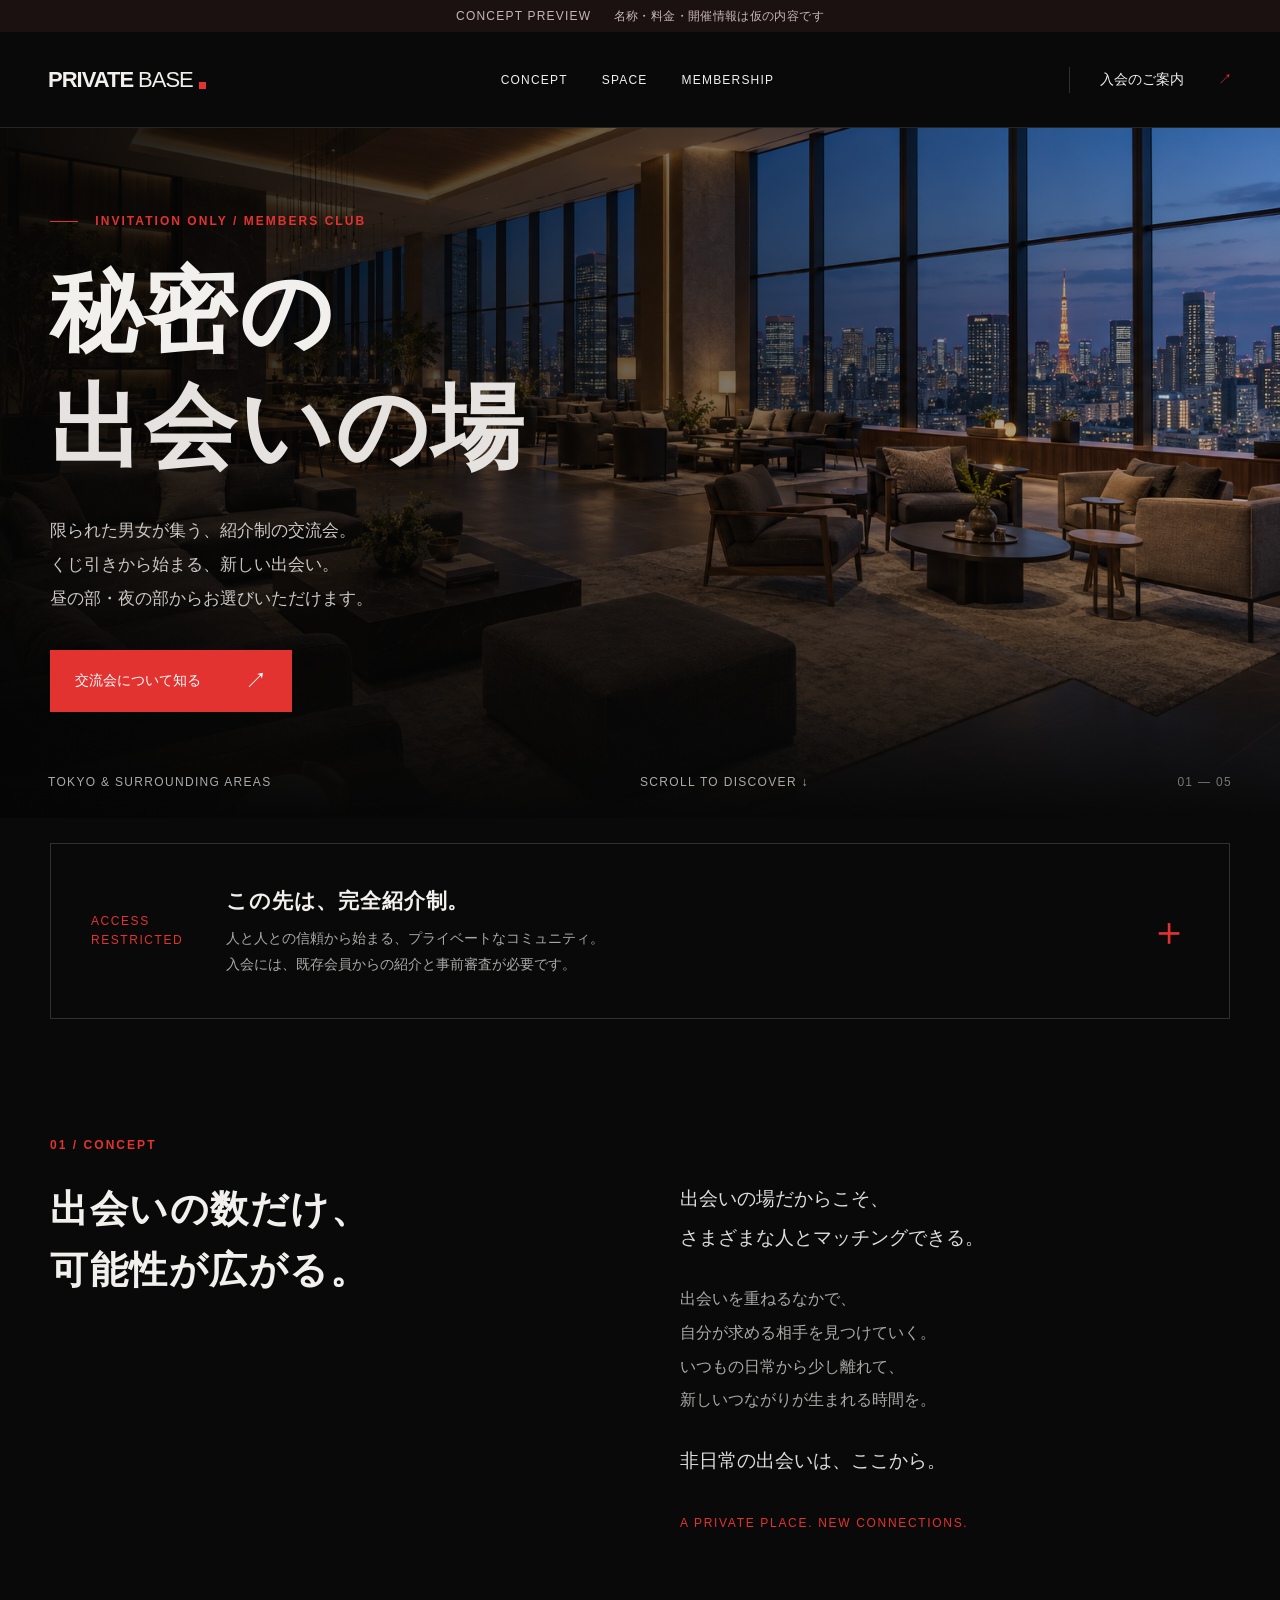
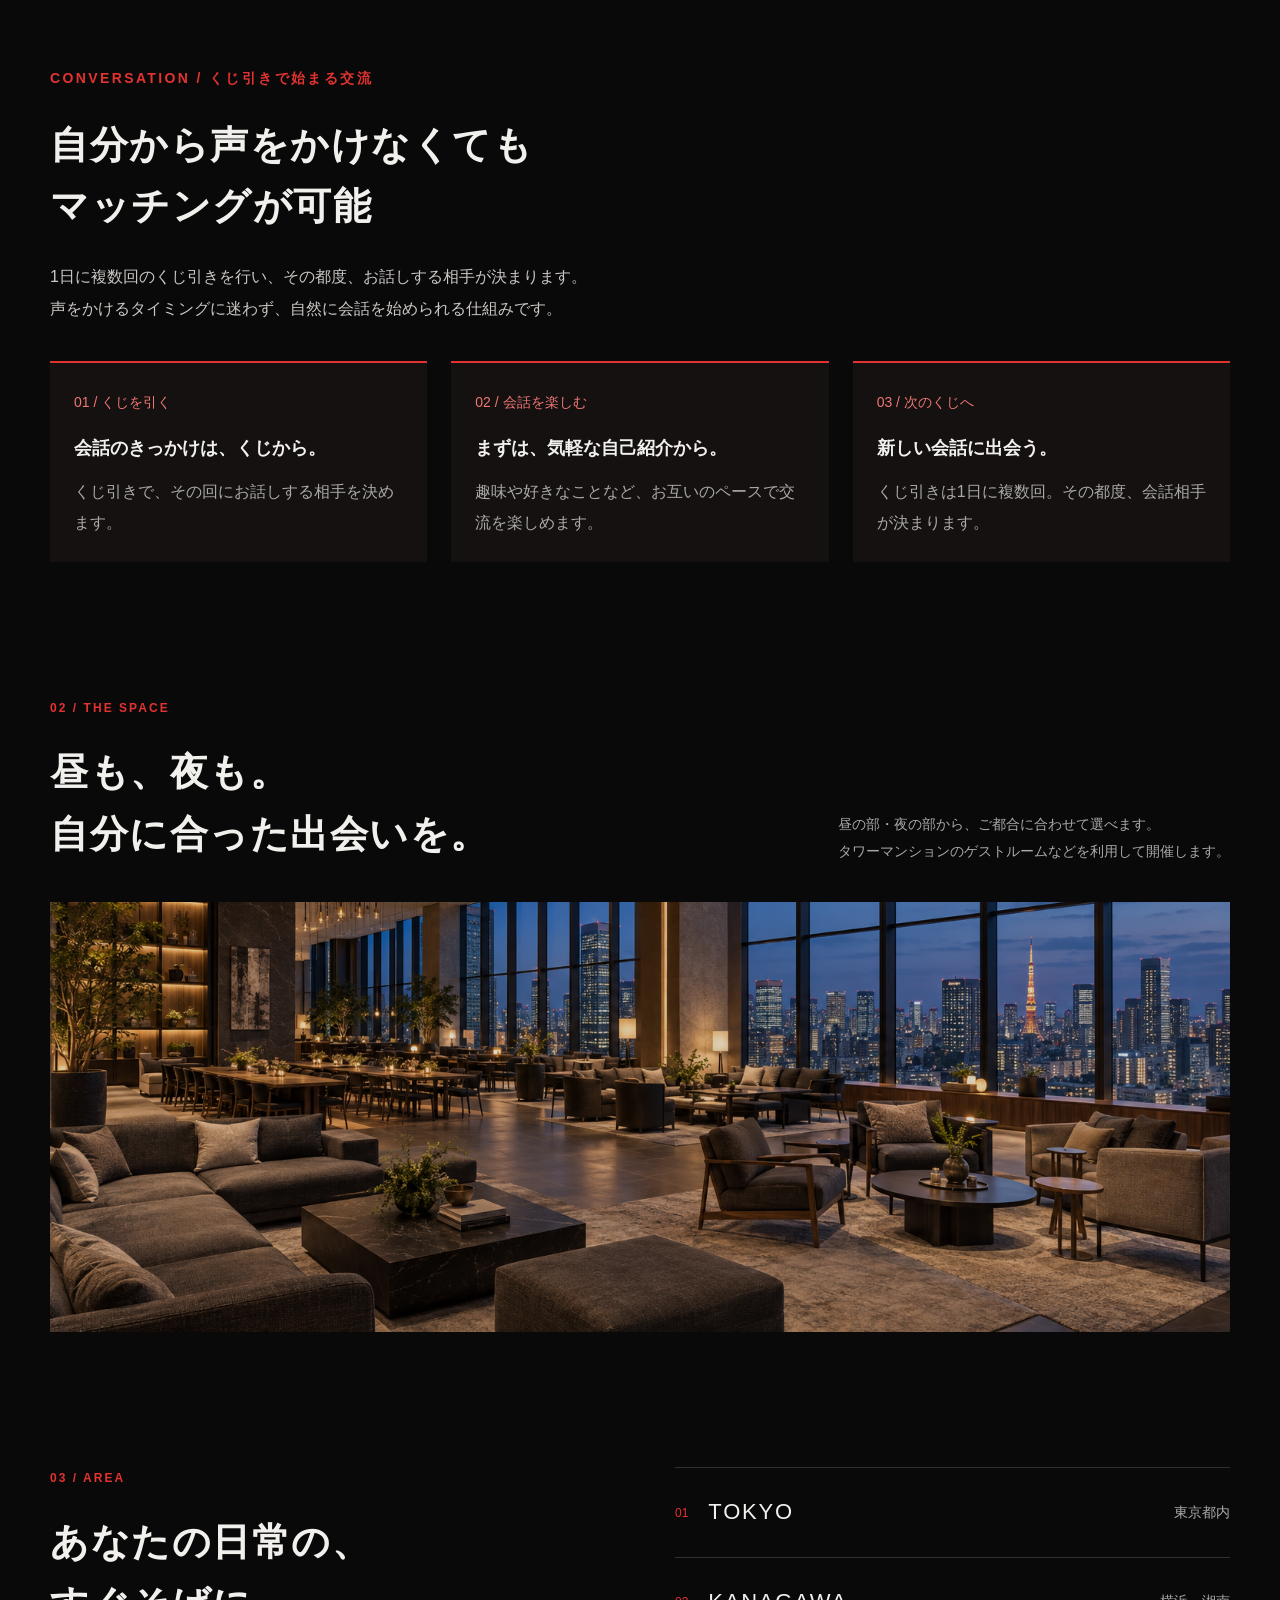
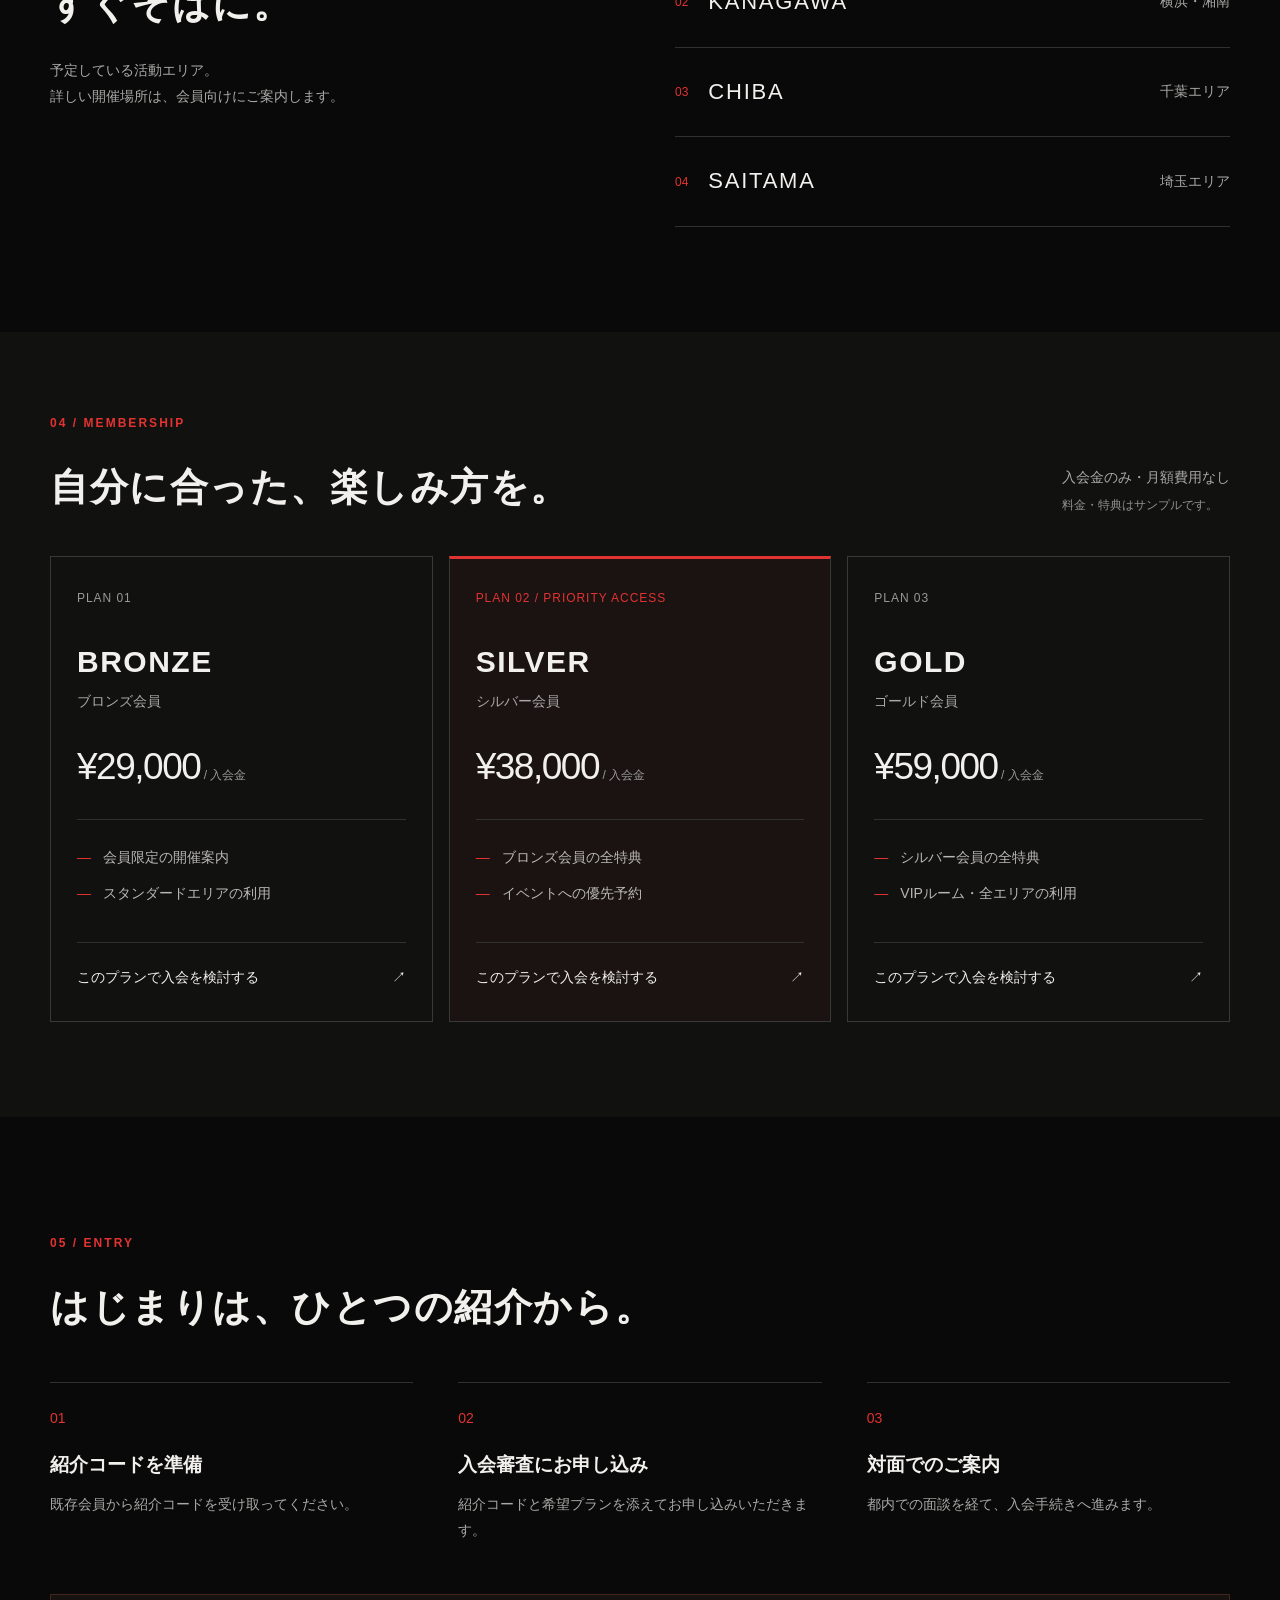
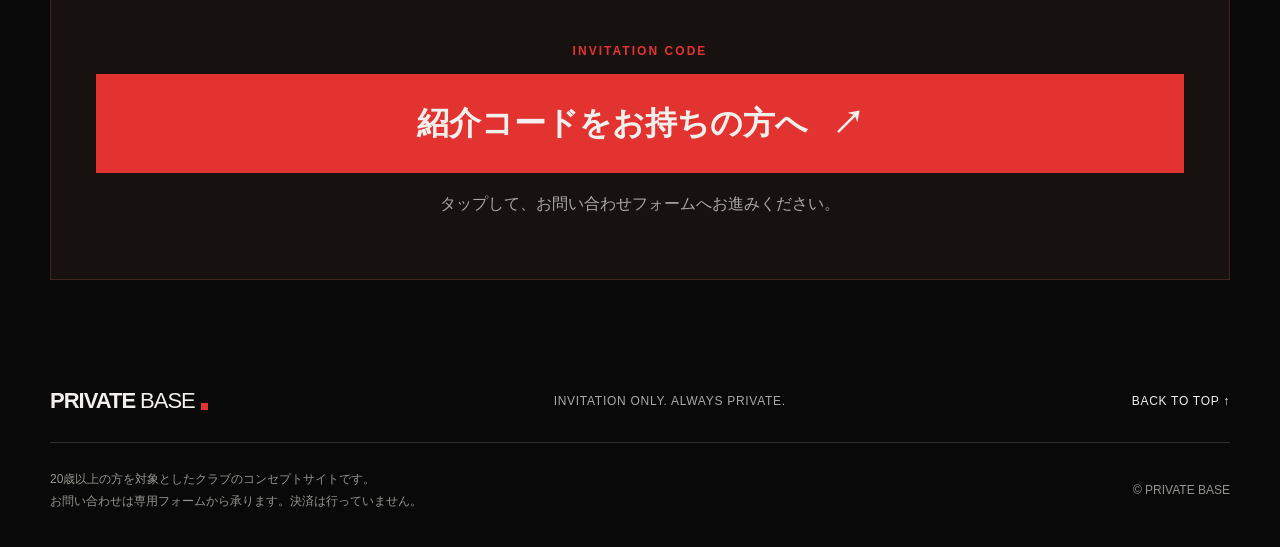
==== commit 785ccc72: "Add files via upload" ====
--- a/index.html
+++ b/index.html
@@ -1,13 +1,13 @@
 <!doctype html>
-<html lang="ja"><head><meta charset="UTF-8"><meta name="viewport" content="width=device-width,initial-scale=1"><meta name="robots" content="noindex,nofollow"><meta name="description" content="PRIVATE BASEは、会話や交流を楽しむ紹介制の交流会。1日に複数回のくじ引きで、お話しする相手が決まります。"><meta name="theme-color" content="#090909"><title>PRIVATE BASE | MEMBERS ONLY</title><link rel="stylesheet" href="style.css"><style>
+<html lang="ja"><head><meta charset="UTF-8"><meta name="viewport" content="width=device-width,initial-scale=1"><meta name="robots" content="noindex,nofollow"><meta name="description" content="PRIVATE BASEは、限られた男女が集う紹介制の交流会。くじ引きでマッチングし、昼の部・夜の部からご都合に合わせて選べます。"><meta name="theme-color" content="#090909"><title>PRIVATE BASE | MEMBERS ONLY</title><link rel="stylesheet" href="style.css"><style>
 .hero h1{font-size:clamp(2.6rem,7.2vw,6.625rem);letter-spacing:.025em}.hero{height:auto;min-height:690px;max-height:none}.hero-content{padding-top:80px;padding-bottom:105px}.conversation{padding-bottom:20px}.conversation-intro{font-size:1rem;line-height:2;margin-top:24px;max-width:780px;color:#cbc7c4}.conversation-cards{display:grid;grid-template-columns:repeat(3,minmax(0,1fr));gap:24px;margin-top:36px}.conversation-cards article{border-top:2px solid var(--red);background:#141110;padding:24px}.conversation-cards span{color:#ee7775;font-size:.875rem}.conversation-cards h3{font-size:1.125rem;margin:16px 0 12px}.conversation-cards p{font-size:1rem;line-height:1.9}.conversation .eyebrow{font-size:.875rem}@media(max-width:600px){.hero{min-height:630px}.hero-content{padding-top:65px;padding-bottom:95px}.hero h1{font-size:clamp(2.6rem,9.2vw,3.5rem)}.hero-description{max-width:32rem}.conversation-cards{grid-template-columns:1fr;gap:18px}.conversation-intro br{display:none}.conversation h2{font-size:clamp(1.4rem,5.3vw,1.8rem)}.conversation-cards article{padding:22px}}
 </style><link rel="stylesheet" href="contact.css"></head>
 <body><div class="sample">CONCEPT PREVIEW <span>名称・料金・開催情報は仮の内容です</span></div><header class="header"><a class="brand" href="#">PRIVATE<span>BASE</span><i></i></a><nav aria-label="メインナビゲーション"><a href="#concept">CONCEPT</a><a href="#space">SPACE</a><a href="#membership">MEMBERSHIP</a></nav><a class="header-entry" href="#entry">入会のご案内 <span>↗</span></a></header>
-<main><section class="hero"><div class="hero-art" role="img" aria-label="タワーマンションのゲストラウンジ・AI生成イメージ"></div><div class="hero-content"><p class="eyebrow"><span class="line"></span> INVITATION ONLY / MEMBERS CLUB</p><h1>秘密の<br><span>出会いの場</span></h1><p class="hero-description">限られた人だけが集う、紹介制の交流会。<br>くじ引きから始まる会話を、楽しみませんか。</p><a class="button" href="#concept">交流会について知る <span>↗</span></a></div><div class="hero-bottom"><span>TOKYO & SURROUNDING AREAS</span><a href="#concept">SCROLL TO DISCOVER ↓</a><span class="hero-number">01 — 05</span></div></section>
+<main><section class="hero"><div class="hero-art" role="img" aria-label="タワーマンションのゲストラウンジ・AI生成イメージ"></div><div class="hero-content"><p class="eyebrow"><span class="line"></span> INVITATION ONLY / MEMBERS CLUB</p><h1>秘密の<br><span>出会いの場</span></h1><p class="hero-description">限られた男女が集う、紹介制の交流会。<br>くじ引きから始まる、新しい出会い。<br>昼の部・夜の部からお選びいただけます。</p><a class="button" href="#concept">交流会について知る <span>↗</span></a></div><div class="hero-bottom"><span>TOKYO & SURROUNDING AREAS</span><a href="#concept">SCROLL TO DISCOVER ↓</a><span class="hero-number">01 — 05</span></div></section>
 <section class="invitation wrap"><span class="small-label">ACCESS RESTRICTED</span><div><h2>この先は、完全紹介制。</h2><p>人と人との信頼から始まる、プライベートなコミュニティ。<br>入会には、既存会員からの紹介と事前審査が必要です。</p></div><span class="cross">＋</span></section>
-<section class="section wrap concept" id="concept"><div class="section-heading"><p class="eyebrow">01 / CONCEPT</p><h2>いつもの自分を、<br>少しだけ脱ぎ捨てる。</h2></div><div class="concept-copy"><p class="lead">心地よい音楽。グラスを交わす時間。<br>肩書きにとらわれない、自然な会話。</p><p>PRIVATE BASE が大切にするのは、<br>人数の多さよりも、同じ空間を楽しめること。<br>忙しい日々から少し離れて、<br>自分らしく過ごせる夜を。</p><p class="red-caption">A PRIVATE PLACE. A DIFFERENT NIGHT.</p></div></section>
-<section class="section wrap conversation" id="conversation" aria-labelledby="conversation-title"><p class="eyebrow">CONVERSATION / くじ引きで始まる交流</p><h2 id="conversation-title">自分から声をかけなくても、<br>会話が始まる。</h2><p class="conversation-intro">1日に複数回のくじ引きを行い、その都度、お話しする相手が決まります。<br>声をかけるタイミングに迷わず、自然に会話を始められる仕組みです。</p><div class="conversation-cards"><article><span>01 / くじを引く</span><h3>会話のきっかけは、くじから。</h3><p>くじ引きで、その回にお話しする相手を決めます。</p></article><article><span>02 / 会話を楽しむ</span><h3>まずは、気軽な自己紹介から。</h3><p>趣味や好きなことなど、お互いのペースで交流を楽しめます。</p></article><article><span>03 / 次のくじへ</span><h3>新しい会話に出会う。</h3><p>くじ引きは1日に複数回。その都度、会話相手が決まります。</p></article></div></section>
-<section class="section wrap" id="space"><div class="section-heading row"><div><p class="eyebrow">02 / THE SPACE</p><h2>夜が深まる、居場所。</h2></div><p>タワーマンションのゲストルームなどを利用して開催。<br>ゆったりと会話を楽しめる空間へ。</p></div><figure class="space-photo"><img src="tower-lounge.png" alt="タワーマンションの広いゲストラウンジを想定したAI生成イメージ" loading="lazy"><figcaption><span style="font-size:12px;font-weight:400">AI生成イメージ・実際の会場とは異なります</span></figcaption></figure></section>
+<section class="section wrap concept" id="concept"><div class="section-heading"><p class="eyebrow">01 / CONCEPT</p><h2>出会いの数だけ、<br>可能性が広がる。</h2></div><div class="concept-copy"><p class="lead">出会いの場だからこそ、<br>さまざまな人とマッチングできる。</p><p>出会いを重ねるなかで、<br>自分が求める相手を見つけていく。<br>いつもの日常から少し離れて、<br>新しいつながりが生まれる時間を。</p><p class="lead" style="margin-top:24px">非日常の出会いは、ここから。</p><p class="red-caption">A PRIVATE PLACE. NEW CONNECTIONS.</p></div></section>
+<section class="section wrap conversation" id="conversation" aria-labelledby="conversation-title"><p class="eyebrow">CONVERSATION / くじ引きで始まる交流</p><h2 id="conversation-title">自分から声をかけなくても<br>マッチングが可能</h2><p class="conversation-intro">1日に複数回のくじ引きを行い、その都度、お話しする相手が決まります。<br>声をかけるタイミングに迷わず、自然に会話を始められる仕組みです。</p><div class="conversation-cards"><article><span>01 / くじを引く</span><h3>会話のきっかけは、くじから。</h3><p>くじ引きで、その回にお話しする相手を決めます。</p></article><article><span>02 / 会話を楽しむ</span><h3>まずは、気軽な自己紹介から。</h3><p>趣味や好きなことなど、お互いのペースで交流を楽しめます。</p></article><article><span>03 / 次のくじへ</span><h3>新しい会話に出会う。</h3><p>くじ引きは1日に複数回。その都度、会話相手が決まります。</p></article></div></section>
+<section class="section wrap" id="space"><div class="section-heading row"><div><p class="eyebrow">02 / THE SPACE</p><h2>昼も、夜も。<br>自分に合った出会いを。</h2></div><p>昼の部・夜の部から、ご都合に合わせて選べます。<br>タワーマンションのゲストルームなどを利用して開催します。</p></div><figure class="space-photo"><img src="tower-lounge.png" alt="タワーマンションの広いゲストラウンジを想定したAI生成イメージ" loading="lazy"></figure></section>
 <section class="section wrap area" id="area"><div class="section-heading"><p class="eyebrow">03 / AREA</p><h2>あなたの日常の、<br>すぐそばに。</h2><p>予定している活動エリア。<br>詳しい開催場所は、会員向けにご案内します。</p></div><div class="area-list"><div><span>01</span><h3>TOKYO</h3><p>東京都内</p></div><div><span>02</span><h3>KANAGAWA</h3><p>横浜・湘南</p></div><div><span>03</span><h3>CHIBA</h3><p>千葉エリア</p></div><div><span>04</span><h3>SAITAMA</h3><p>埼玉エリア</p></div></div></section>
 <section class="membership" id="membership"><div class="wrap section"><div class="section-heading row"><div><p class="eyebrow">04 / MEMBERSHIP</p><h2>自分に合った、楽しみ方を。</h2></div><p>入会金のみ・月額費用なし<br><span class="muted">料金・特典はサンプルです。</span></p></div><div class="plans"><article class="plan"><span class="plan-no">PLAN 01</span><h3>BRONZE</h3><p>ブロンズ会員</p><div class="price">¥29,000<span> / 入会金</span></div><ul><li>会員限定の開催案内</li><li>スタンダードエリアの利用</li></ul><a href="#entry" data-plan="ブロンズ">このプランで入会を検討する <span>↗</span></a></article><article class="plan featured"><span class="plan-no">PLAN 02 / PRIORITY ACCESS</span><h3>SILVER</h3><p>シルバー会員</p><div class="price">¥38,000<span> / 入会金</span></div><ul><li>ブロンズ会員の全特典</li><li>イベントへの優先予約</li></ul><a href="#entry" data-plan="シルバー">このプランで入会を検討する <span>↗</span></a></article><article class="plan"><span class="plan-no">PLAN 03</span><h3>GOLD</h3><p>ゴールド会員</p><div class="price">¥59,000<span> / 入会金</span></div><ul><li>シルバー会員の全特典</li><li>VIPルーム・全エリアの利用</li></ul><a href="#entry" data-plan="ゴールド">このプランで入会を検討する <span>↗</span></a></article></div></div></section>
 <section class="section wrap" id="entry"><div class="section-heading"><p class="eyebrow">05 / ENTRY</p><h2>はじまりは、ひとつの紹介から。</h2></div><div class="steps"><div><span>01</span><h3>紹介コードを準備</h3><p>既存会員から紹介コードを受け取ってください。</p></div><div><span>02</span><h3>入会審査にお申し込み</h3><p>紹介コードと希望プランを添えてお申し込みいただきます。</p></div><div><span>03</span><h3>対面でのご案内</h3><p>都内での面談を経て、入会手続きへ進みます。</p></div></div><div class="entry-box invitation-entry"><p class="eyebrow">INVITATION CODE</p><a class="invitation-link" href="contact.html">紹介コードをお持ちの方へ<span aria-hidden="true">↗</span></a><p>タップして、お問い合わせフォームへお進みください。</p><p id="selected-plan" aria-live="polite"></p></div></section></main>
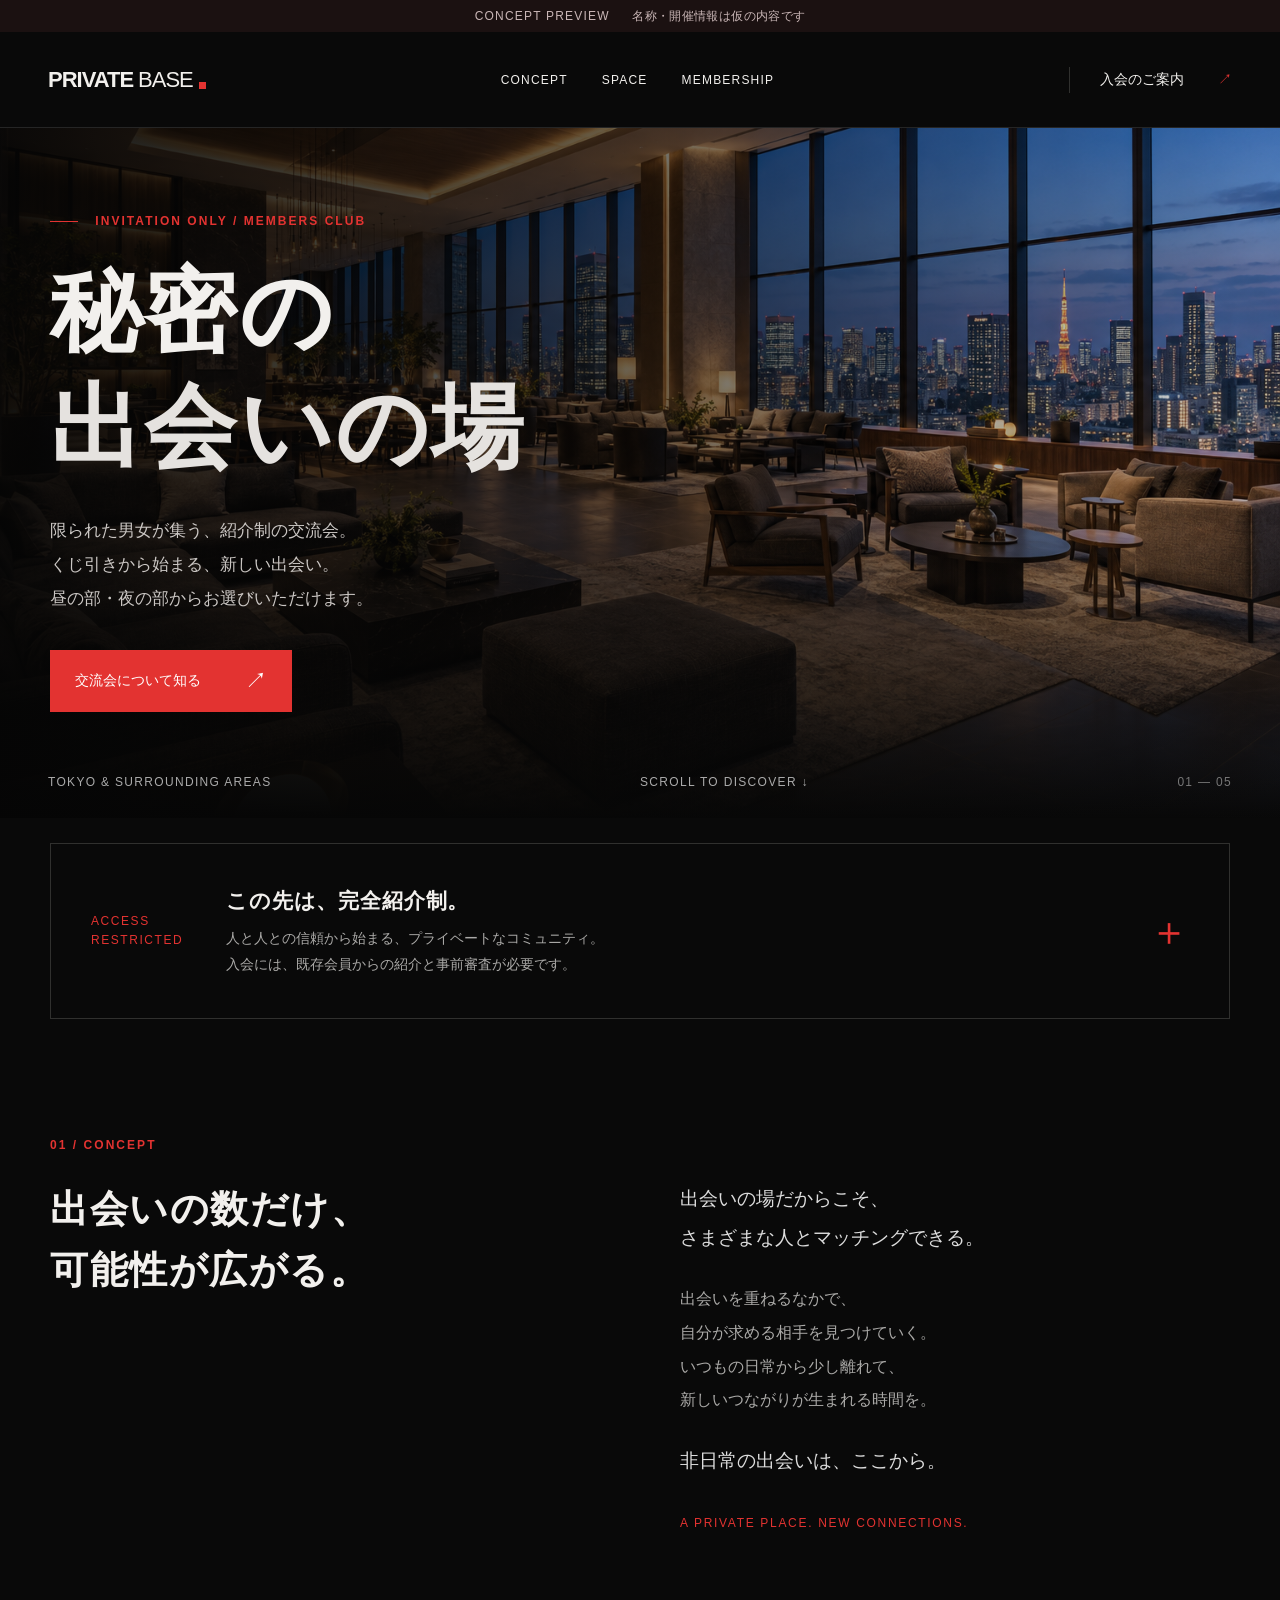
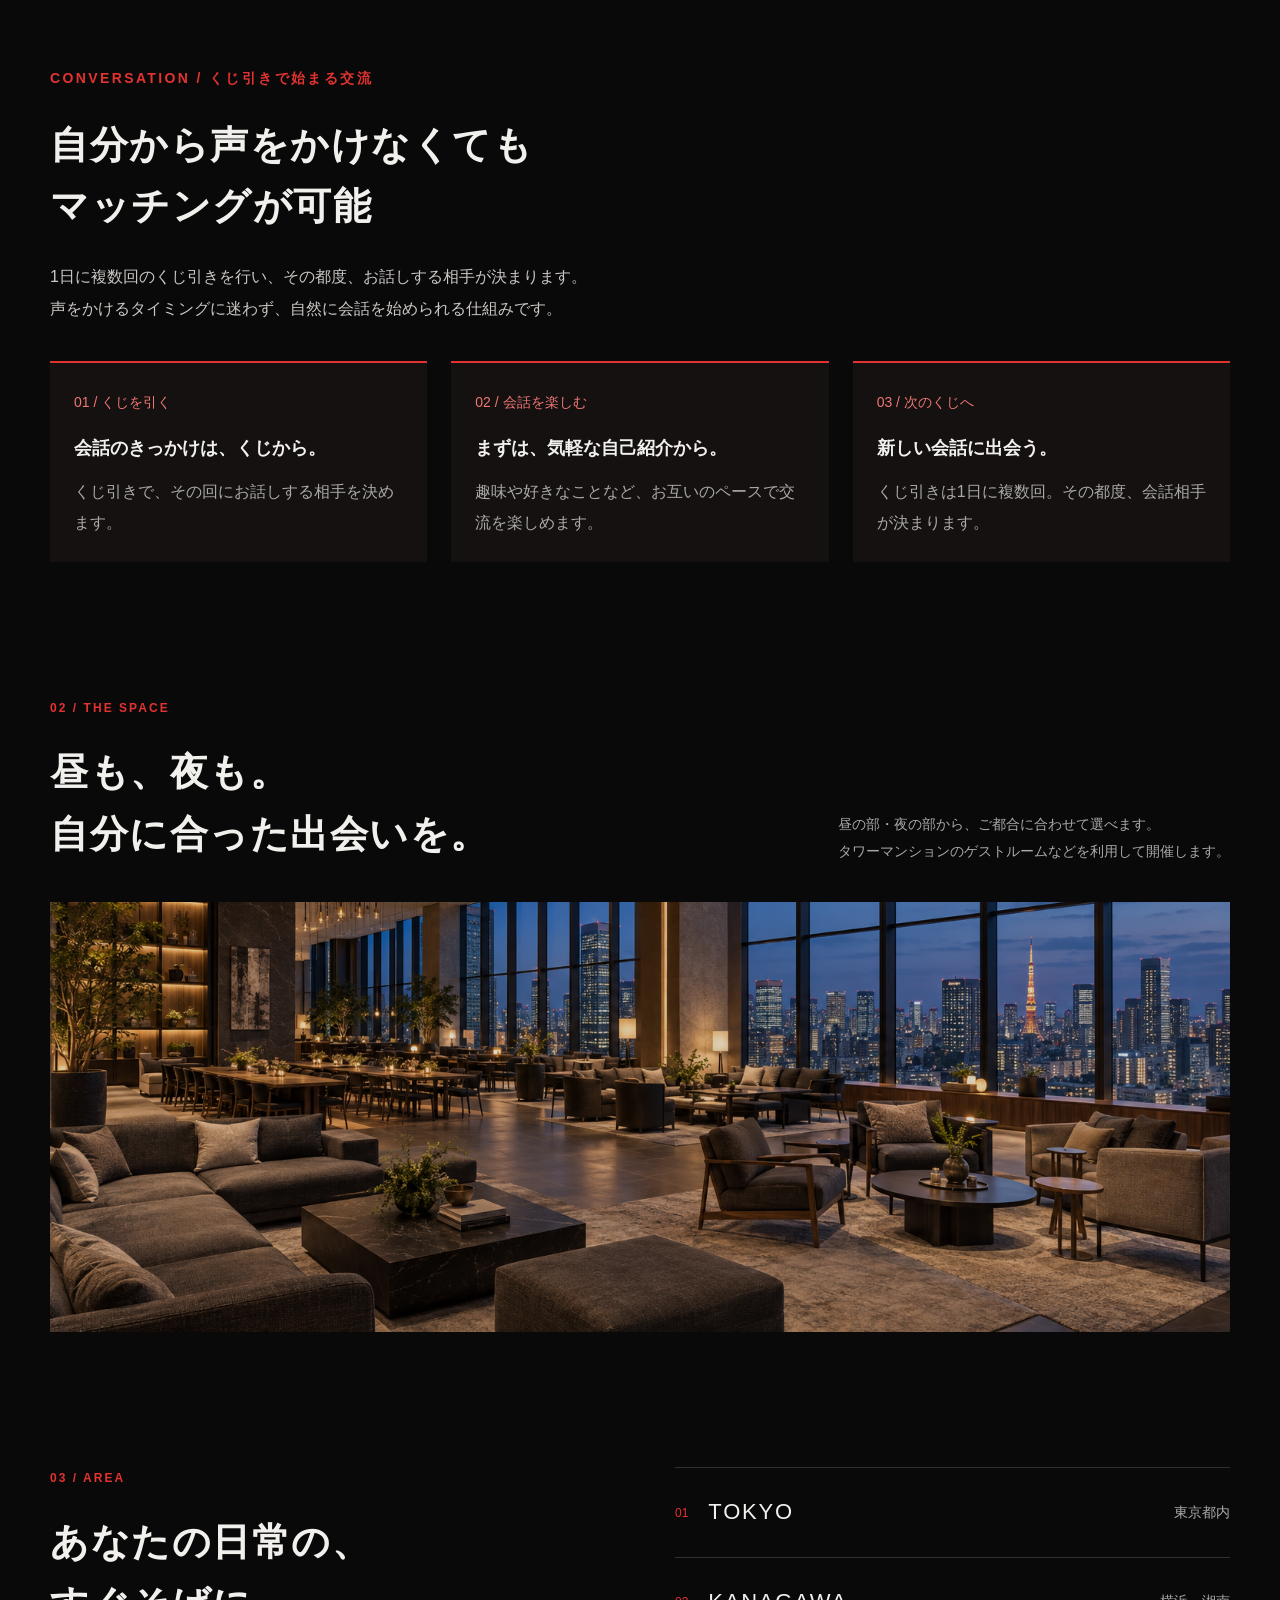
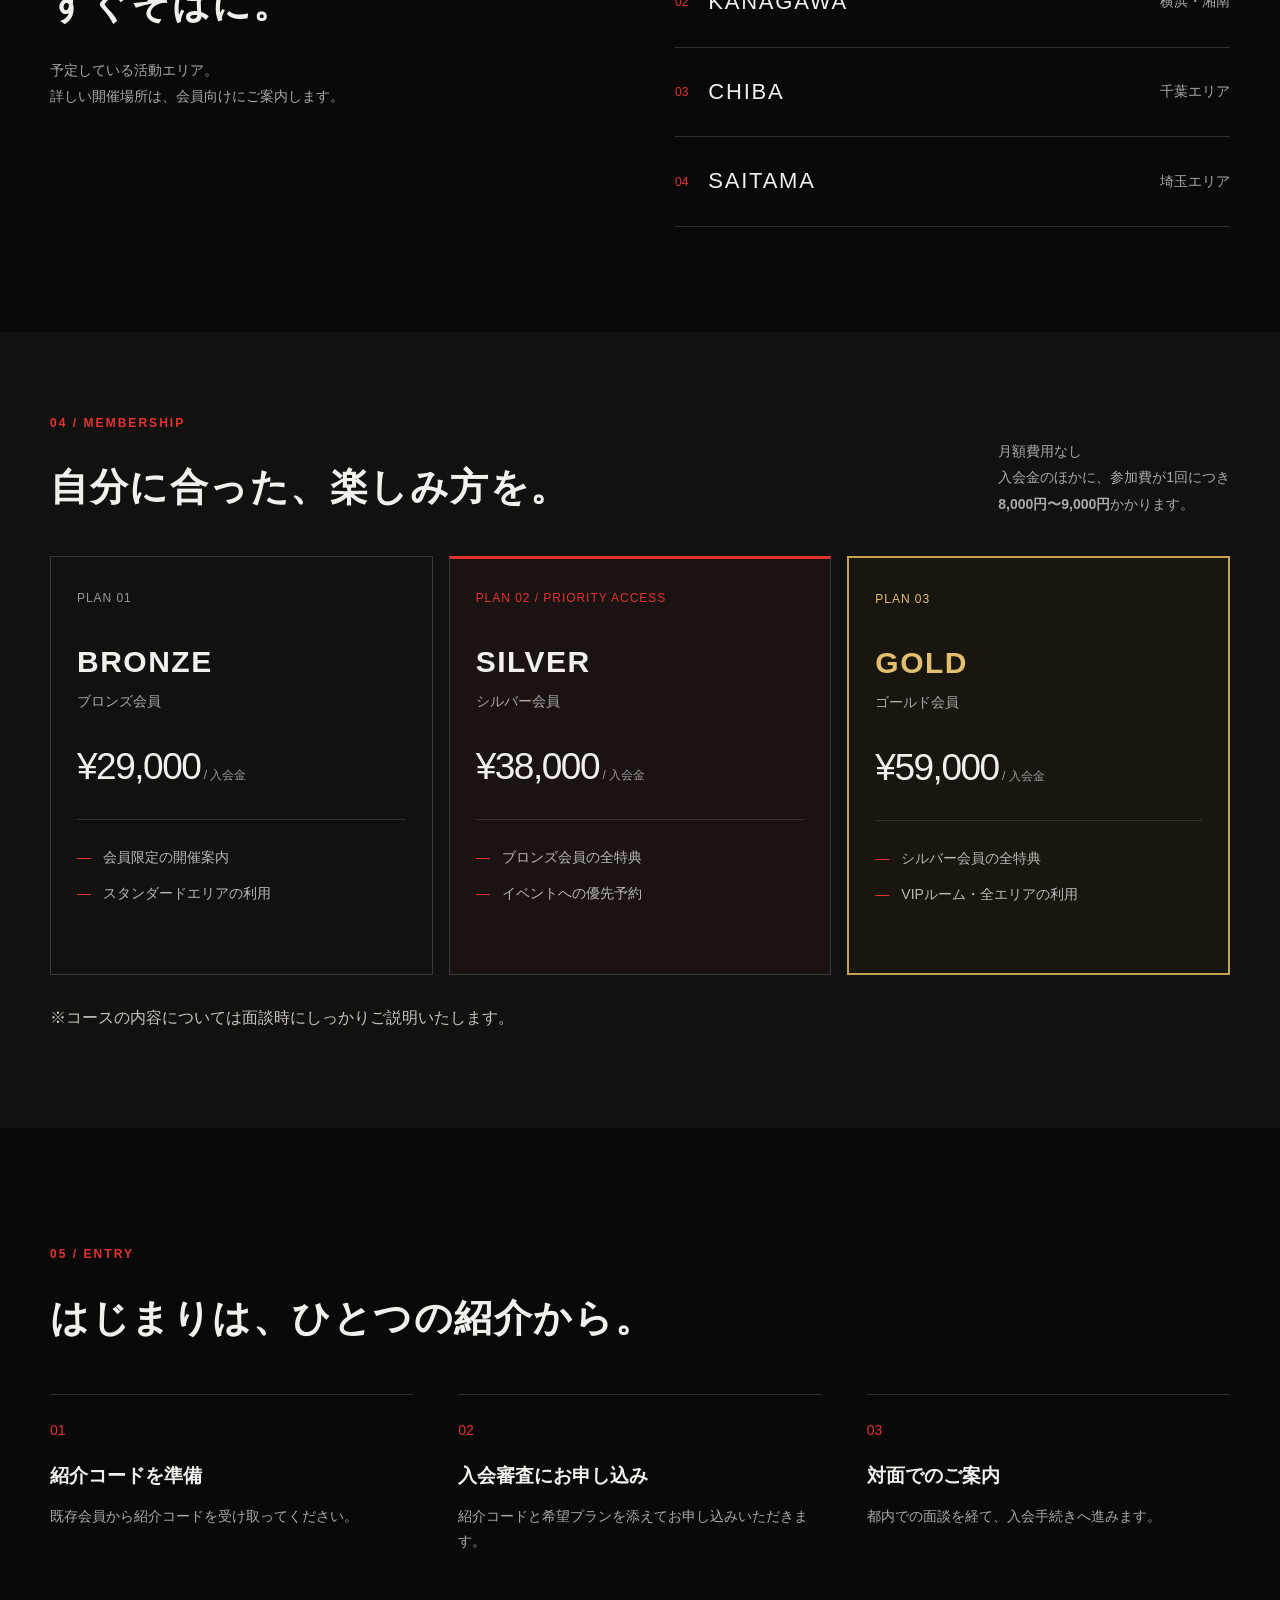
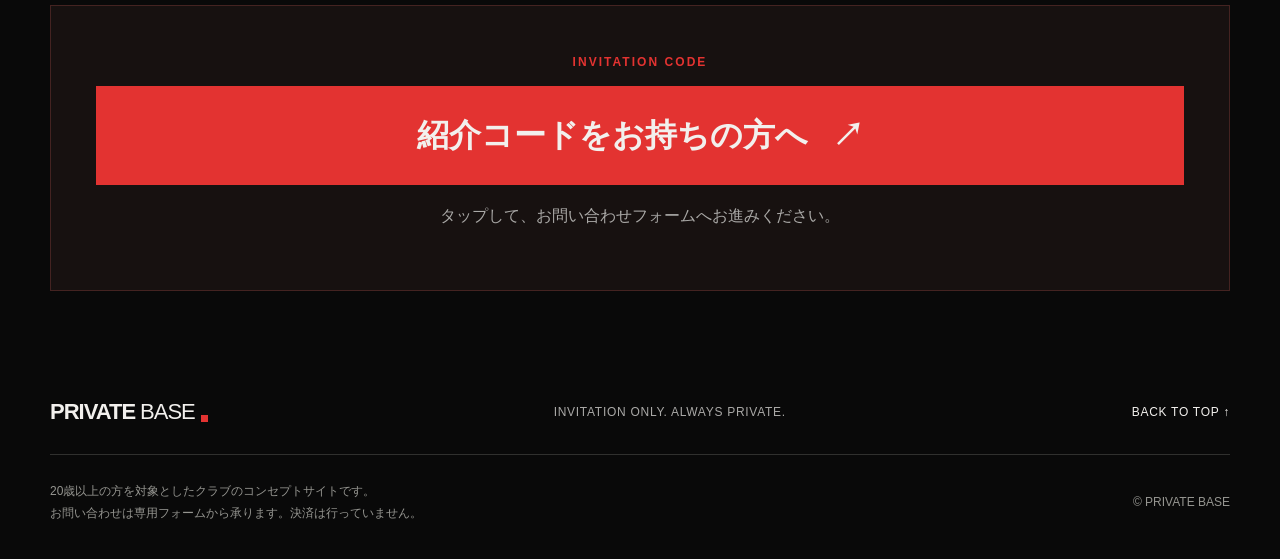
==== commit 83785995: "Add files via upload" ====
--- a/index.html
+++ b/index.html
@@ -1,15 +1,15 @@
 <!doctype html>
 <html lang="ja"><head><meta charset="UTF-8"><meta name="viewport" content="width=device-width,initial-scale=1"><meta name="robots" content="noindex,nofollow"><meta name="description" content="PRIVATE BASEは、限られた男女が集う紹介制の交流会。くじ引きでマッチングし、昼の部・夜の部からご都合に合わせて選べます。"><meta name="theme-color" content="#090909"><title>PRIVATE BASE | MEMBERS ONLY</title><link rel="stylesheet" href="style.css"><style>
 .hero h1{font-size:clamp(2.6rem,7.2vw,6.625rem);letter-spacing:.025em}.hero{height:auto;min-height:690px;max-height:none}.hero-content{padding-top:80px;padding-bottom:105px}.conversation{padding-bottom:20px}.conversation-intro{font-size:1rem;line-height:2;margin-top:24px;max-width:780px;color:#cbc7c4}.conversation-cards{display:grid;grid-template-columns:repeat(3,minmax(0,1fr));gap:24px;margin-top:36px}.conversation-cards article{border-top:2px solid var(--red);background:#141110;padding:24px}.conversation-cards span{color:#ee7775;font-size:.875rem}.conversation-cards h3{font-size:1.125rem;margin:16px 0 12px}.conversation-cards p{font-size:1rem;line-height:1.9}.conversation .eyebrow{font-size:.875rem}@media(max-width:600px){.hero{min-height:630px}.hero-content{padding-top:65px;padding-bottom:95px}.hero h1{font-size:clamp(2.6rem,9.2vw,3.5rem)}.hero-description{max-width:32rem}.conversation-cards{grid-template-columns:1fr;gap:18px}.conversation-intro br{display:none}.conversation h2{font-size:clamp(1.4rem,5.3vw,1.8rem)}.conversation-cards article{padding:22px}}
-</style><link rel="stylesheet" href="contact.css"></head>
-<body><div class="sample">CONCEPT PREVIEW <span>名称・料金・開催情報は仮の内容です</span></div><header class="header"><a class="brand" href="#">PRIVATE<span>BASE</span><i></i></a><nav aria-label="メインナビゲーション"><a href="#concept">CONCEPT</a><a href="#space">SPACE</a><a href="#membership">MEMBERSHIP</a></nav><a class="header-entry" href="#entry">入会のご案内 <span>↗</span></a></header>
+</style><link rel="stylesheet" href="contact.css"><style>.plan.gold{border:2px solid #c6a24e;background:#19160f}.plan.gold h3,.plan.gold .plan-no{color:#e1bf6e}.course-note{font-size:16px;line-height:1.9;color:#c8c4bc;margin-top:28px}</style></head>
+<body><div class="sample">CONCEPT PREVIEW <span>名称・開催情報は仮の内容です</span></div><header class="header"><a class="brand" href="#">PRIVATE<span>BASE</span><i></i></a><nav aria-label="メインナビゲーション"><a href="#concept">CONCEPT</a><a href="#space">SPACE</a><a href="#membership">MEMBERSHIP</a></nav><a class="header-entry" href="#entry">入会のご案内 <span>↗</span></a></header>
 <main><section class="hero"><div class="hero-art" role="img" aria-label="タワーマンションのゲストラウンジ・AI生成イメージ"></div><div class="hero-content"><p class="eyebrow"><span class="line"></span> INVITATION ONLY / MEMBERS CLUB</p><h1>秘密の<br><span>出会いの場</span></h1><p class="hero-description">限られた男女が集う、紹介制の交流会。<br>くじ引きから始まる、新しい出会い。<br>昼の部・夜の部からお選びいただけます。</p><a class="button" href="#concept">交流会について知る <span>↗</span></a></div><div class="hero-bottom"><span>TOKYO & SURROUNDING AREAS</span><a href="#concept">SCROLL TO DISCOVER ↓</a><span class="hero-number">01 — 05</span></div></section>
 <section class="invitation wrap"><span class="small-label">ACCESS RESTRICTED</span><div><h2>この先は、完全紹介制。</h2><p>人と人との信頼から始まる、プライベートなコミュニティ。<br>入会には、既存会員からの紹介と事前審査が必要です。</p></div><span class="cross">＋</span></section>
 <section class="section wrap concept" id="concept"><div class="section-heading"><p class="eyebrow">01 / CONCEPT</p><h2>出会いの数だけ、<br>可能性が広がる。</h2></div><div class="concept-copy"><p class="lead">出会いの場だからこそ、<br>さまざまな人とマッチングできる。</p><p>出会いを重ねるなかで、<br>自分が求める相手を見つけていく。<br>いつもの日常から少し離れて、<br>新しいつながりが生まれる時間を。</p><p class="lead" style="margin-top:24px">非日常の出会いは、ここから。</p><p class="red-caption">A PRIVATE PLACE. NEW CONNECTIONS.</p></div></section>
 <section class="section wrap conversation" id="conversation" aria-labelledby="conversation-title"><p class="eyebrow">CONVERSATION / くじ引きで始まる交流</p><h2 id="conversation-title">自分から声をかけなくても<br>マッチングが可能</h2><p class="conversation-intro">1日に複数回のくじ引きを行い、その都度、お話しする相手が決まります。<br>声をかけるタイミングに迷わず、自然に会話を始められる仕組みです。</p><div class="conversation-cards"><article><span>01 / くじを引く</span><h3>会話のきっかけは、くじから。</h3><p>くじ引きで、その回にお話しする相手を決めます。</p></article><article><span>02 / 会話を楽しむ</span><h3>まずは、気軽な自己紹介から。</h3><p>趣味や好きなことなど、お互いのペースで交流を楽しめます。</p></article><article><span>03 / 次のくじへ</span><h3>新しい会話に出会う。</h3><p>くじ引きは1日に複数回。その都度、会話相手が決まります。</p></article></div></section>
 <section class="section wrap" id="space"><div class="section-heading row"><div><p class="eyebrow">02 / THE SPACE</p><h2>昼も、夜も。<br>自分に合った出会いを。</h2></div><p>昼の部・夜の部から、ご都合に合わせて選べます。<br>タワーマンションのゲストルームなどを利用して開催します。</p></div><figure class="space-photo"><img src="tower-lounge.png" alt="タワーマンションの広いゲストラウンジを想定したAI生成イメージ" loading="lazy"></figure></section>
 <section class="section wrap area" id="area"><div class="section-heading"><p class="eyebrow">03 / AREA</p><h2>あなたの日常の、<br>すぐそばに。</h2><p>予定している活動エリア。<br>詳しい開催場所は、会員向けにご案内します。</p></div><div class="area-list"><div><span>01</span><h3>TOKYO</h3><p>東京都内</p></div><div><span>02</span><h3>KANAGAWA</h3><p>横浜・湘南</p></div><div><span>03</span><h3>CHIBA</h3><p>千葉エリア</p></div><div><span>04</span><h3>SAITAMA</h3><p>埼玉エリア</p></div></div></section>
-<section class="membership" id="membership"><div class="wrap section"><div class="section-heading row"><div><p class="eyebrow">04 / MEMBERSHIP</p><h2>自分に合った、楽しみ方を。</h2></div><p>入会金のみ・月額費用なし<br><span class="muted">料金・特典はサンプルです。</span></p></div><div class="plans"><article class="plan"><span class="plan-no">PLAN 01</span><h3>BRONZE</h3><p>ブロンズ会員</p><div class="price">¥29,000<span> / 入会金</span></div><ul><li>会員限定の開催案内</li><li>スタンダードエリアの利用</li></ul><a href="#entry" data-plan="ブロンズ">このプランで入会を検討する <span>↗</span></a></article><article class="plan featured"><span class="plan-no">PLAN 02 / PRIORITY ACCESS</span><h3>SILVER</h3><p>シルバー会員</p><div class="price">¥38,000<span> / 入会金</span></div><ul><li>ブロンズ会員の全特典</li><li>イベントへの優先予約</li></ul><a href="#entry" data-plan="シルバー">このプランで入会を検討する <span>↗</span></a></article><article class="plan"><span class="plan-no">PLAN 03</span><h3>GOLD</h3><p>ゴールド会員</p><div class="price">¥59,000<span> / 入会金</span></div><ul><li>シルバー会員の全特典</li><li>VIPルーム・全エリアの利用</li></ul><a href="#entry" data-plan="ゴールド">このプランで入会を検討する <span>↗</span></a></article></div></div></section>
+<section class="membership" id="membership"><div class="wrap section"><div class="section-heading row"><div><p class="eyebrow">04 / MEMBERSHIP</p><h2>自分に合った、楽しみ方を。</h2></div><p>月額費用なし<br>入会金のほかに、参加費が1回につき<br><strong>8,000円〜9,000円</strong>かかります。</p></div><div class="plans"><article class="plan"><span class="plan-no">PLAN 01</span><h3>BRONZE</h3><p>ブロンズ会員</p><div class="price">¥29,000<span> / 入会金</span></div><ul><li>会員限定の開催案内</li><li>スタンダードエリアの利用</li></ul></article><article class="plan featured"><span class="plan-no">PLAN 02 / PRIORITY ACCESS</span><h3>SILVER</h3><p>シルバー会員</p><div class="price">¥38,000<span> / 入会金</span></div><ul><li>ブロンズ会員の全特典</li><li>イベントへの優先予約</li></ul></article><article class="plan gold"><span class="plan-no">PLAN 03</span><h3>GOLD</h3><p>ゴールド会員</p><div class="price">¥59,000<span> / 入会金</span></div><ul><li>シルバー会員の全特典</li><li>VIPルーム・全エリアの利用</li></ul></article></div><p class="course-note">※コースの内容については面談時にしっかりご説明いたします。</p></div></section>
 <section class="section wrap" id="entry"><div class="section-heading"><p class="eyebrow">05 / ENTRY</p><h2>はじまりは、ひとつの紹介から。</h2></div><div class="steps"><div><span>01</span><h3>紹介コードを準備</h3><p>既存会員から紹介コードを受け取ってください。</p></div><div><span>02</span><h3>入会審査にお申し込み</h3><p>紹介コードと希望プランを添えてお申し込みいただきます。</p></div><div><span>03</span><h3>対面でのご案内</h3><p>都内での面談を経て、入会手続きへ進みます。</p></div></div><div class="entry-box invitation-entry"><p class="eyebrow">INVITATION CODE</p><a class="invitation-link" href="contact.html">紹介コードをお持ちの方へ<span aria-hidden="true">↗</span></a><p>タップして、お問い合わせフォームへお進みください。</p><p id="selected-plan" aria-live="polite"></p></div></section></main>
 <footer class="wrap"><div class="footer-top"><a class="brand" href="#">PRIVATE<span>BASE</span><i></i></a><p>INVITATION ONLY. ALWAYS PRIVATE.</p><a href="#">BACK TO TOP ↑</a></div><div class="footer-bottom"><p>20歳以上の方を対象としたクラブのコンセプトサイトです。<br>お問い合わせは専用フォームから承ります。決済は行っていません。</p><span>© PRIVATE BASE</span></div></footer>
 <script src="app.js"></script></body></html>
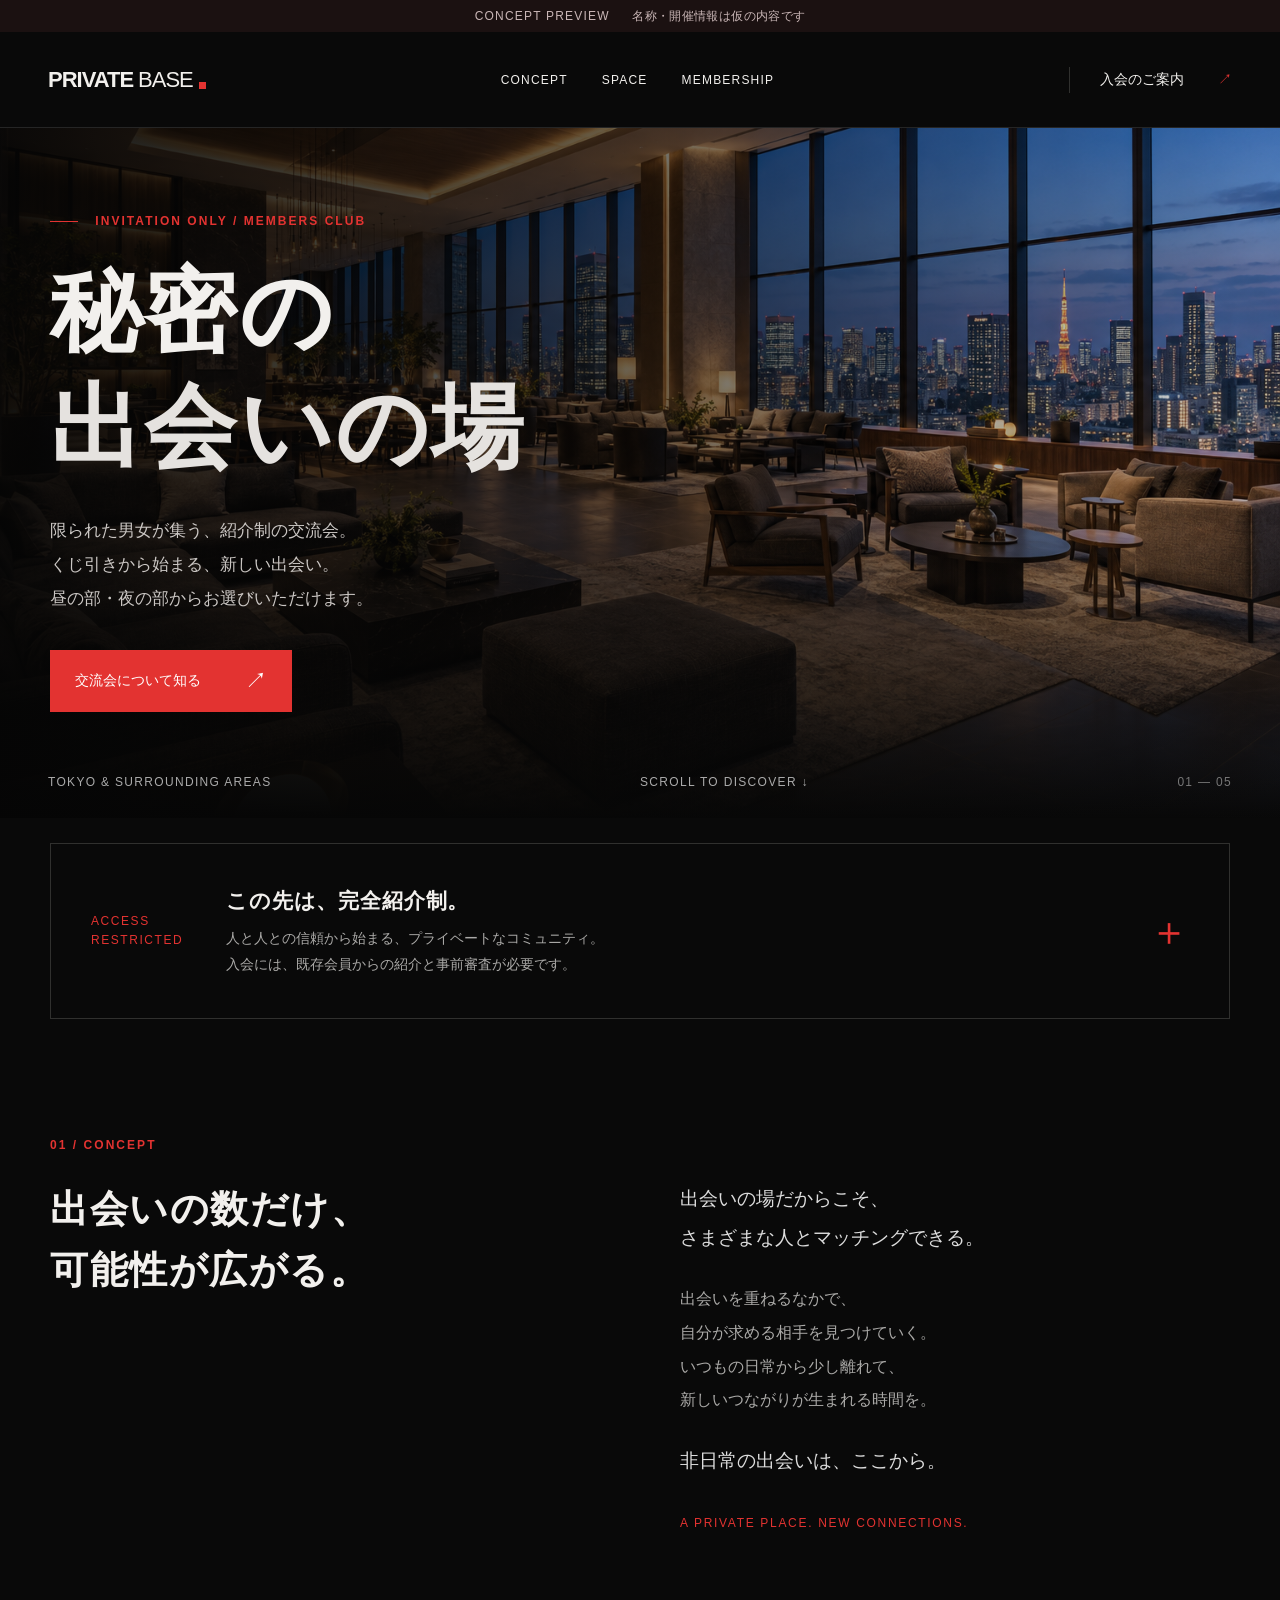
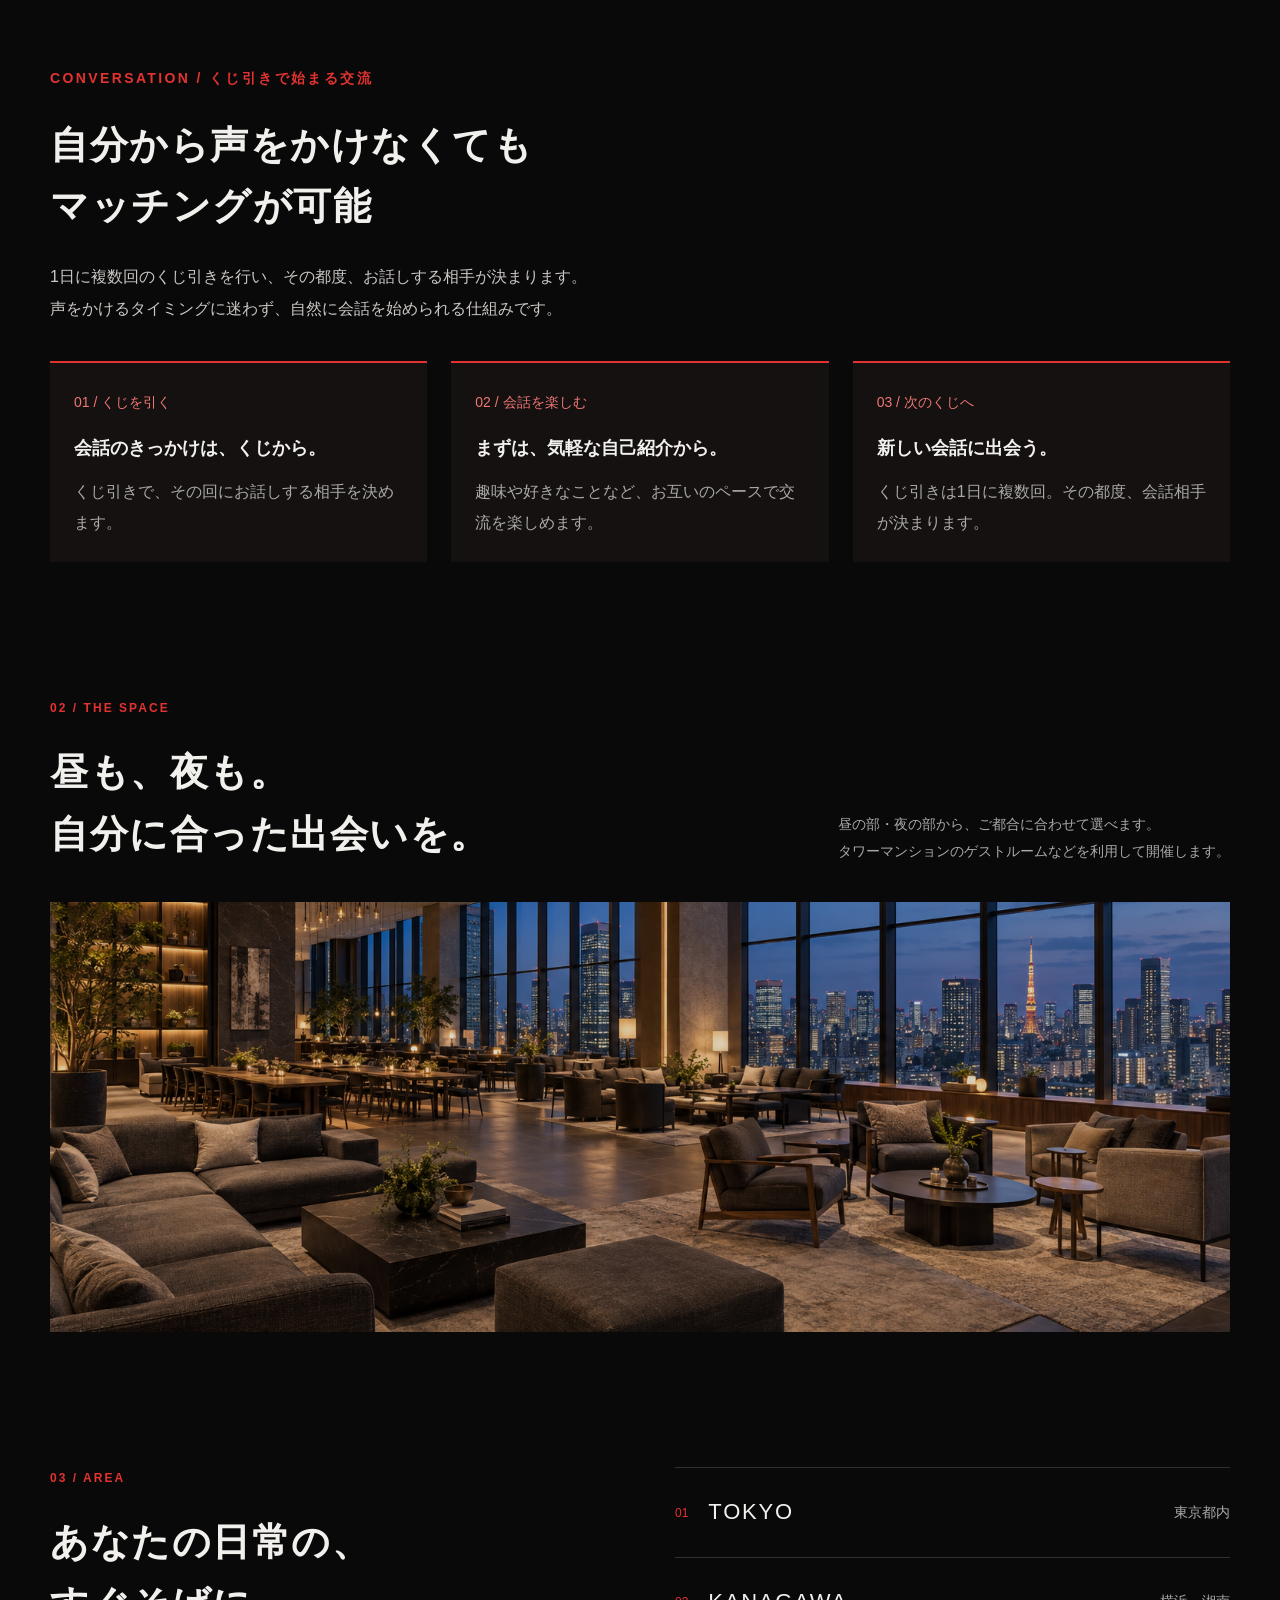
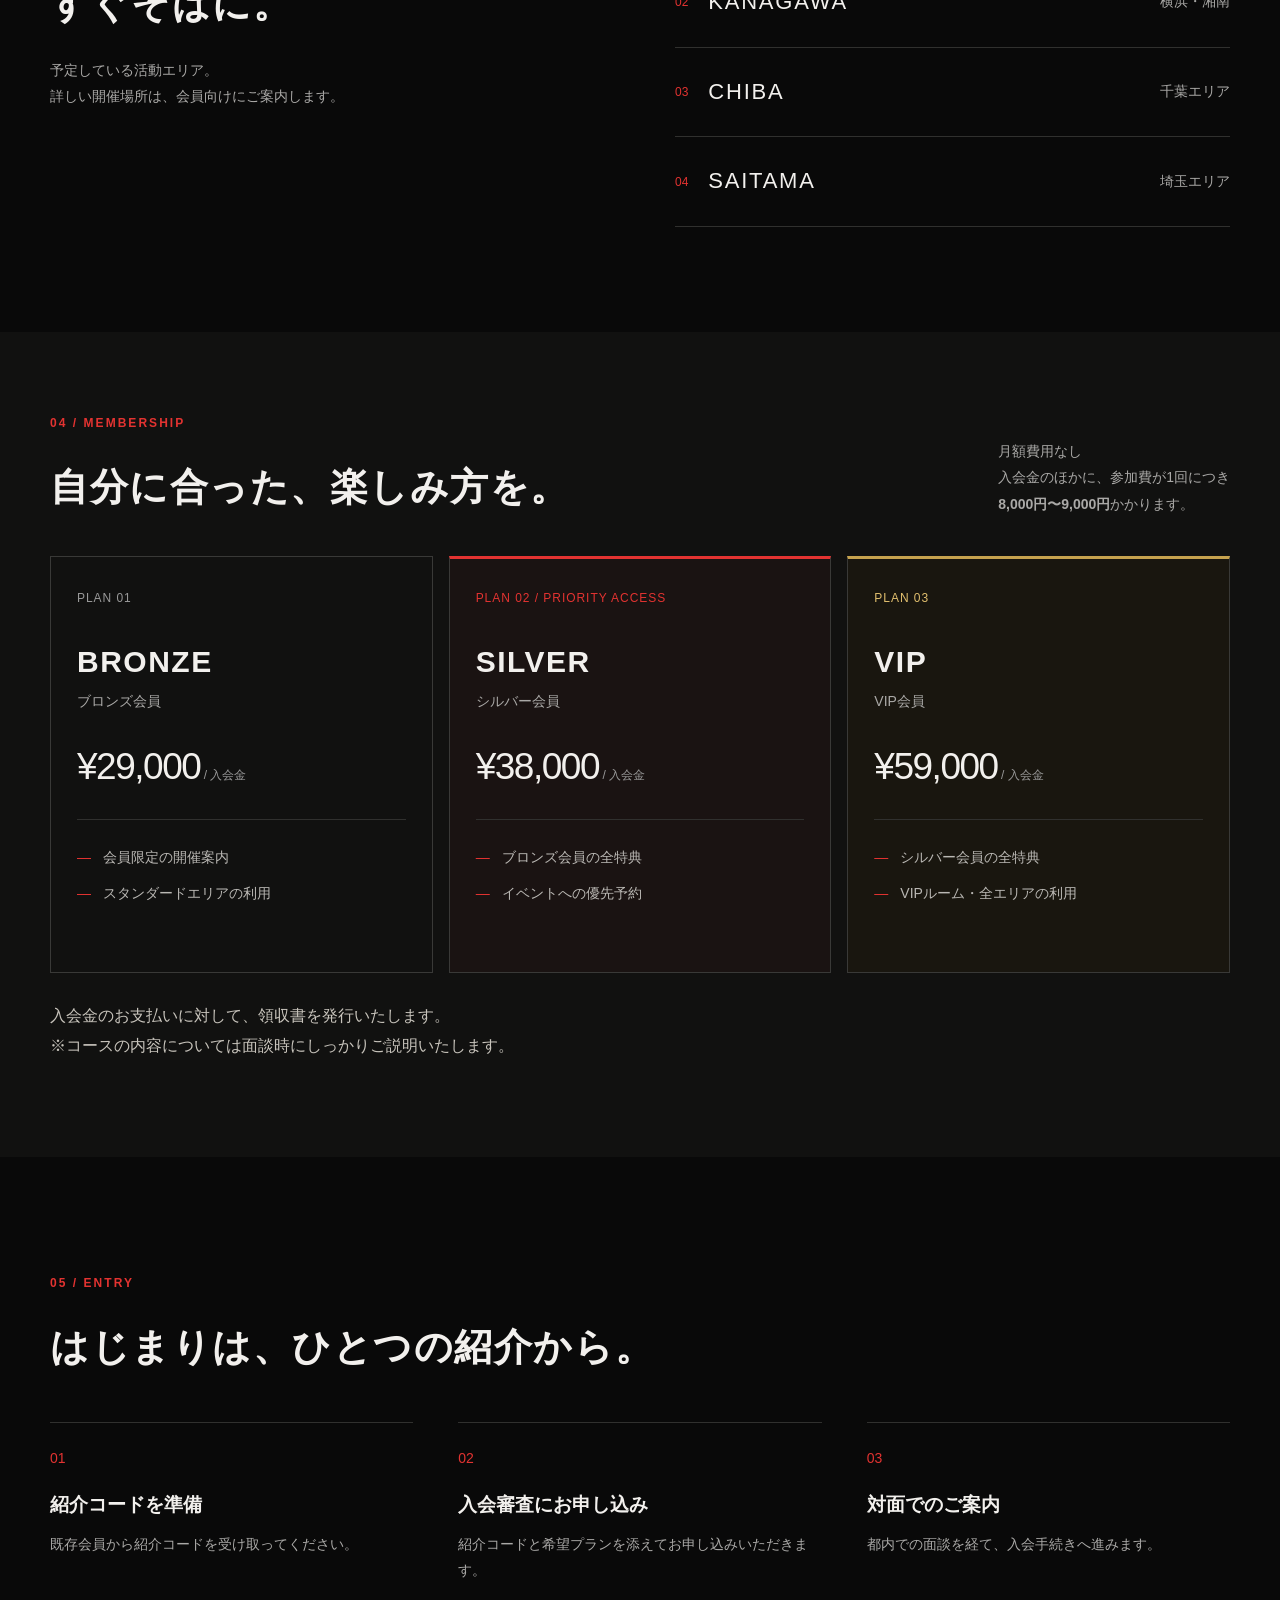
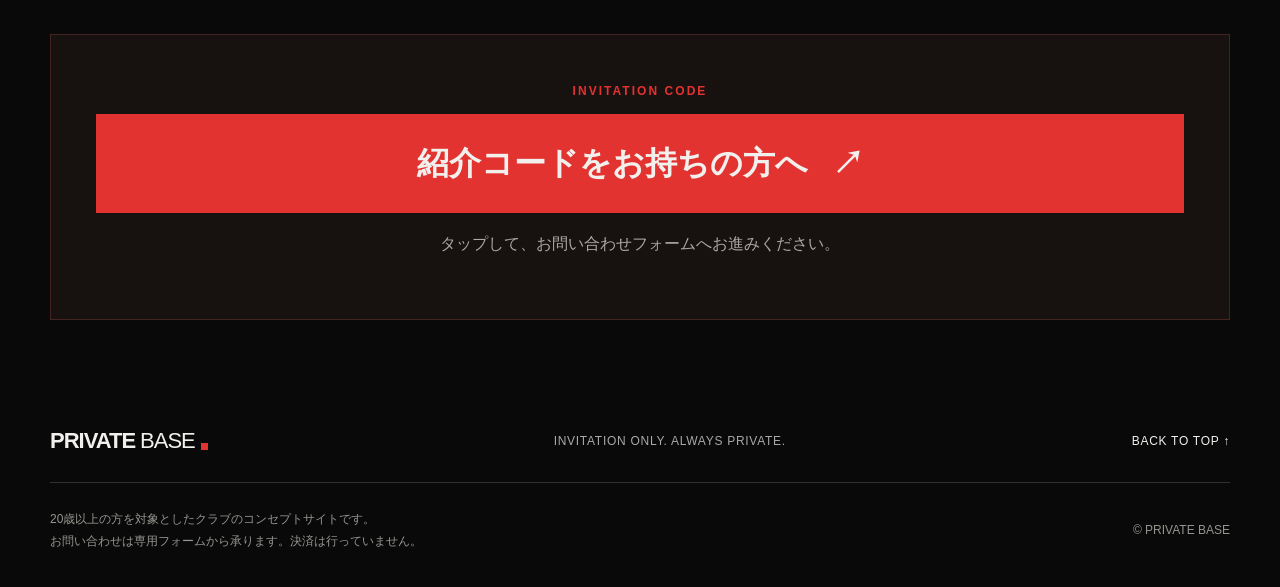
==== commit 11223fba: "Add files via upload" ====
--- a/index.html
+++ b/index.html
@@ -1,7 +1,7 @@
 <!doctype html>
 <html lang="ja"><head><meta charset="UTF-8"><meta name="viewport" content="width=device-width,initial-scale=1"><meta name="robots" content="noindex,nofollow"><meta name="description" content="PRIVATE BASEは、限られた男女が集う紹介制の交流会。くじ引きでマッチングし、昼の部・夜の部からご都合に合わせて選べます。"><meta name="theme-color" content="#090909"><title>PRIVATE BASE | MEMBERS ONLY</title><link rel="stylesheet" href="style.css"><style>
 .hero h1{font-size:clamp(2.6rem,7.2vw,6.625rem);letter-spacing:.025em}.hero{height:auto;min-height:690px;max-height:none}.hero-content{padding-top:80px;padding-bottom:105px}.conversation{padding-bottom:20px}.conversation-intro{font-size:1rem;line-height:2;margin-top:24px;max-width:780px;color:#cbc7c4}.conversation-cards{display:grid;grid-template-columns:repeat(3,minmax(0,1fr));gap:24px;margin-top:36px}.conversation-cards article{border-top:2px solid var(--red);background:#141110;padding:24px}.conversation-cards span{color:#ee7775;font-size:.875rem}.conversation-cards h3{font-size:1.125rem;margin:16px 0 12px}.conversation-cards p{font-size:1rem;line-height:1.9}.conversation .eyebrow{font-size:.875rem}@media(max-width:600px){.hero{min-height:630px}.hero-content{padding-top:65px;padding-bottom:95px}.hero h1{font-size:clamp(2.6rem,9.2vw,3.5rem)}.hero-description{max-width:32rem}.conversation-cards{grid-template-columns:1fr;gap:18px}.conversation-intro br{display:none}.conversation h2{font-size:clamp(1.4rem,5.3vw,1.8rem)}.conversation-cards article{padding:22px}}
-</style><link rel="stylesheet" href="contact.css"><style>.plan.gold{border:2px solid #c6a24e;background:#19160f}.plan.gold h3,.plan.gold .plan-no{color:#e1bf6e}.course-note{font-size:16px;line-height:1.9;color:#c8c4bc;margin-top:28px}</style></head>
+</style><link rel="stylesheet" href="contact.css"><style>.plan.featured.vip{border-top-color:#c6a24e;background:#19160f}.plan.featured.vip .plan-no{color:#e1bf6e}.course-note{font-size:16px;line-height:1.9;color:#c8c4bc;margin-top:28px}</style></head>
 <body><div class="sample">CONCEPT PREVIEW <span>名称・開催情報は仮の内容です</span></div><header class="header"><a class="brand" href="#">PRIVATE<span>BASE</span><i></i></a><nav aria-label="メインナビゲーション"><a href="#concept">CONCEPT</a><a href="#space">SPACE</a><a href="#membership">MEMBERSHIP</a></nav><a class="header-entry" href="#entry">入会のご案内 <span>↗</span></a></header>
 <main><section class="hero"><div class="hero-art" role="img" aria-label="タワーマンションのゲストラウンジ・AI生成イメージ"></div><div class="hero-content"><p class="eyebrow"><span class="line"></span> INVITATION ONLY / MEMBERS CLUB</p><h1>秘密の<br><span>出会いの場</span></h1><p class="hero-description">限られた男女が集う、紹介制の交流会。<br>くじ引きから始まる、新しい出会い。<br>昼の部・夜の部からお選びいただけます。</p><a class="button" href="#concept">交流会について知る <span>↗</span></a></div><div class="hero-bottom"><span>TOKYO & SURROUNDING AREAS</span><a href="#concept">SCROLL TO DISCOVER ↓</a><span class="hero-number">01 — 05</span></div></section>
 <section class="invitation wrap"><span class="small-label">ACCESS RESTRICTED</span><div><h2>この先は、完全紹介制。</h2><p>人と人との信頼から始まる、プライベートなコミュニティ。<br>入会には、既存会員からの紹介と事前審査が必要です。</p></div><span class="cross">＋</span></section>
@@ -9,7 +9,7 @@
 <section class="section wrap conversation" id="conversation" aria-labelledby="conversation-title"><p class="eyebrow">CONVERSATION / くじ引きで始まる交流</p><h2 id="conversation-title">自分から声をかけなくても<br>マッチングが可能</h2><p class="conversation-intro">1日に複数回のくじ引きを行い、その都度、お話しする相手が決まります。<br>声をかけるタイミングに迷わず、自然に会話を始められる仕組みです。</p><div class="conversation-cards"><article><span>01 / くじを引く</span><h3>会話のきっかけは、くじから。</h3><p>くじ引きで、その回にお話しする相手を決めます。</p></article><article><span>02 / 会話を楽しむ</span><h3>まずは、気軽な自己紹介から。</h3><p>趣味や好きなことなど、お互いのペースで交流を楽しめます。</p></article><article><span>03 / 次のくじへ</span><h3>新しい会話に出会う。</h3><p>くじ引きは1日に複数回。その都度、会話相手が決まります。</p></article></div></section>
 <section class="section wrap" id="space"><div class="section-heading row"><div><p class="eyebrow">02 / THE SPACE</p><h2>昼も、夜も。<br>自分に合った出会いを。</h2></div><p>昼の部・夜の部から、ご都合に合わせて選べます。<br>タワーマンションのゲストルームなどを利用して開催します。</p></div><figure class="space-photo"><img src="tower-lounge.png" alt="タワーマンションの広いゲストラウンジを想定したAI生成イメージ" loading="lazy"></figure></section>
 <section class="section wrap area" id="area"><div class="section-heading"><p class="eyebrow">03 / AREA</p><h2>あなたの日常の、<br>すぐそばに。</h2><p>予定している活動エリア。<br>詳しい開催場所は、会員向けにご案内します。</p></div><div class="area-list"><div><span>01</span><h3>TOKYO</h3><p>東京都内</p></div><div><span>02</span><h3>KANAGAWA</h3><p>横浜・湘南</p></div><div><span>03</span><h3>CHIBA</h3><p>千葉エリア</p></div><div><span>04</span><h3>SAITAMA</h3><p>埼玉エリア</p></div></div></section>
-<section class="membership" id="membership"><div class="wrap section"><div class="section-heading row"><div><p class="eyebrow">04 / MEMBERSHIP</p><h2>自分に合った、楽しみ方を。</h2></div><p>月額費用なし<br>入会金のほかに、参加費が1回につき<br><strong>8,000円〜9,000円</strong>かかります。</p></div><div class="plans"><article class="plan"><span class="plan-no">PLAN 01</span><h3>BRONZE</h3><p>ブロンズ会員</p><div class="price">¥29,000<span> / 入会金</span></div><ul><li>会員限定の開催案内</li><li>スタンダードエリアの利用</li></ul></article><article class="plan featured"><span class="plan-no">PLAN 02 / PRIORITY ACCESS</span><h3>SILVER</h3><p>シルバー会員</p><div class="price">¥38,000<span> / 入会金</span></div><ul><li>ブロンズ会員の全特典</li><li>イベントへの優先予約</li></ul></article><article class="plan gold"><span class="plan-no">PLAN 03</span><h3>GOLD</h3><p>ゴールド会員</p><div class="price">¥59,000<span> / 入会金</span></div><ul><li>シルバー会員の全特典</li><li>VIPルーム・全エリアの利用</li></ul></article></div><p class="course-note">※コースの内容については面談時にしっかりご説明いたします。</p></div></section>
+<section class="membership" id="membership"><div class="wrap section"><div class="section-heading row"><div><p class="eyebrow">04 / MEMBERSHIP</p><h2>自分に合った、楽しみ方を。</h2></div><p>月額費用なし<br>入会金のほかに、参加費が1回につき<br><strong>8,000円〜9,000円</strong>かかります。</p></div><div class="plans"><article class="plan"><span class="plan-no">PLAN 01</span><h3>BRONZE</h3><p>ブロンズ会員</p><div class="price">¥29,000<span> / 入会金</span></div><ul><li>会員限定の開催案内</li><li>スタンダードエリアの利用</li></ul></article><article class="plan featured"><span class="plan-no">PLAN 02 / PRIORITY ACCESS</span><h3>SILVER</h3><p>シルバー会員</p><div class="price">¥38,000<span> / 入会金</span></div><ul><li>ブロンズ会員の全特典</li><li>イベントへの優先予約</li></ul></article><article class="plan featured vip"><span class="plan-no">PLAN 03</span><h3>VIP</h3><p>VIP会員</p><div class="price">¥59,000<span> / 入会金</span></div><ul><li>シルバー会員の全特典</li><li>VIPルーム・全エリアの利用</li></ul></article></div><p class="course-note">入会金のお支払いに対して、領収書を発行いたします。<br>※コースの内容については面談時にしっかりご説明いたします。</p></div></section>
 <section class="section wrap" id="entry"><div class="section-heading"><p class="eyebrow">05 / ENTRY</p><h2>はじまりは、ひとつの紹介から。</h2></div><div class="steps"><div><span>01</span><h3>紹介コードを準備</h3><p>既存会員から紹介コードを受け取ってください。</p></div><div><span>02</span><h3>入会審査にお申し込み</h3><p>紹介コードと希望プランを添えてお申し込みいただきます。</p></div><div><span>03</span><h3>対面でのご案内</h3><p>都内での面談を経て、入会手続きへ進みます。</p></div></div><div class="entry-box invitation-entry"><p class="eyebrow">INVITATION CODE</p><a class="invitation-link" href="contact.html">紹介コードをお持ちの方へ<span aria-hidden="true">↗</span></a><p>タップして、お問い合わせフォームへお進みください。</p><p id="selected-plan" aria-live="polite"></p></div></section></main>
 <footer class="wrap"><div class="footer-top"><a class="brand" href="#">PRIVATE<span>BASE</span><i></i></a><p>INVITATION ONLY. ALWAYS PRIVATE.</p><a href="#">BACK TO TOP ↑</a></div><div class="footer-bottom"><p>20歳以上の方を対象としたクラブのコンセプトサイトです。<br>お問い合わせは専用フォームから承ります。決済は行っていません。</p><span>© PRIVATE BASE</span></div></footer>
 <script src="app.js"></script></body></html>
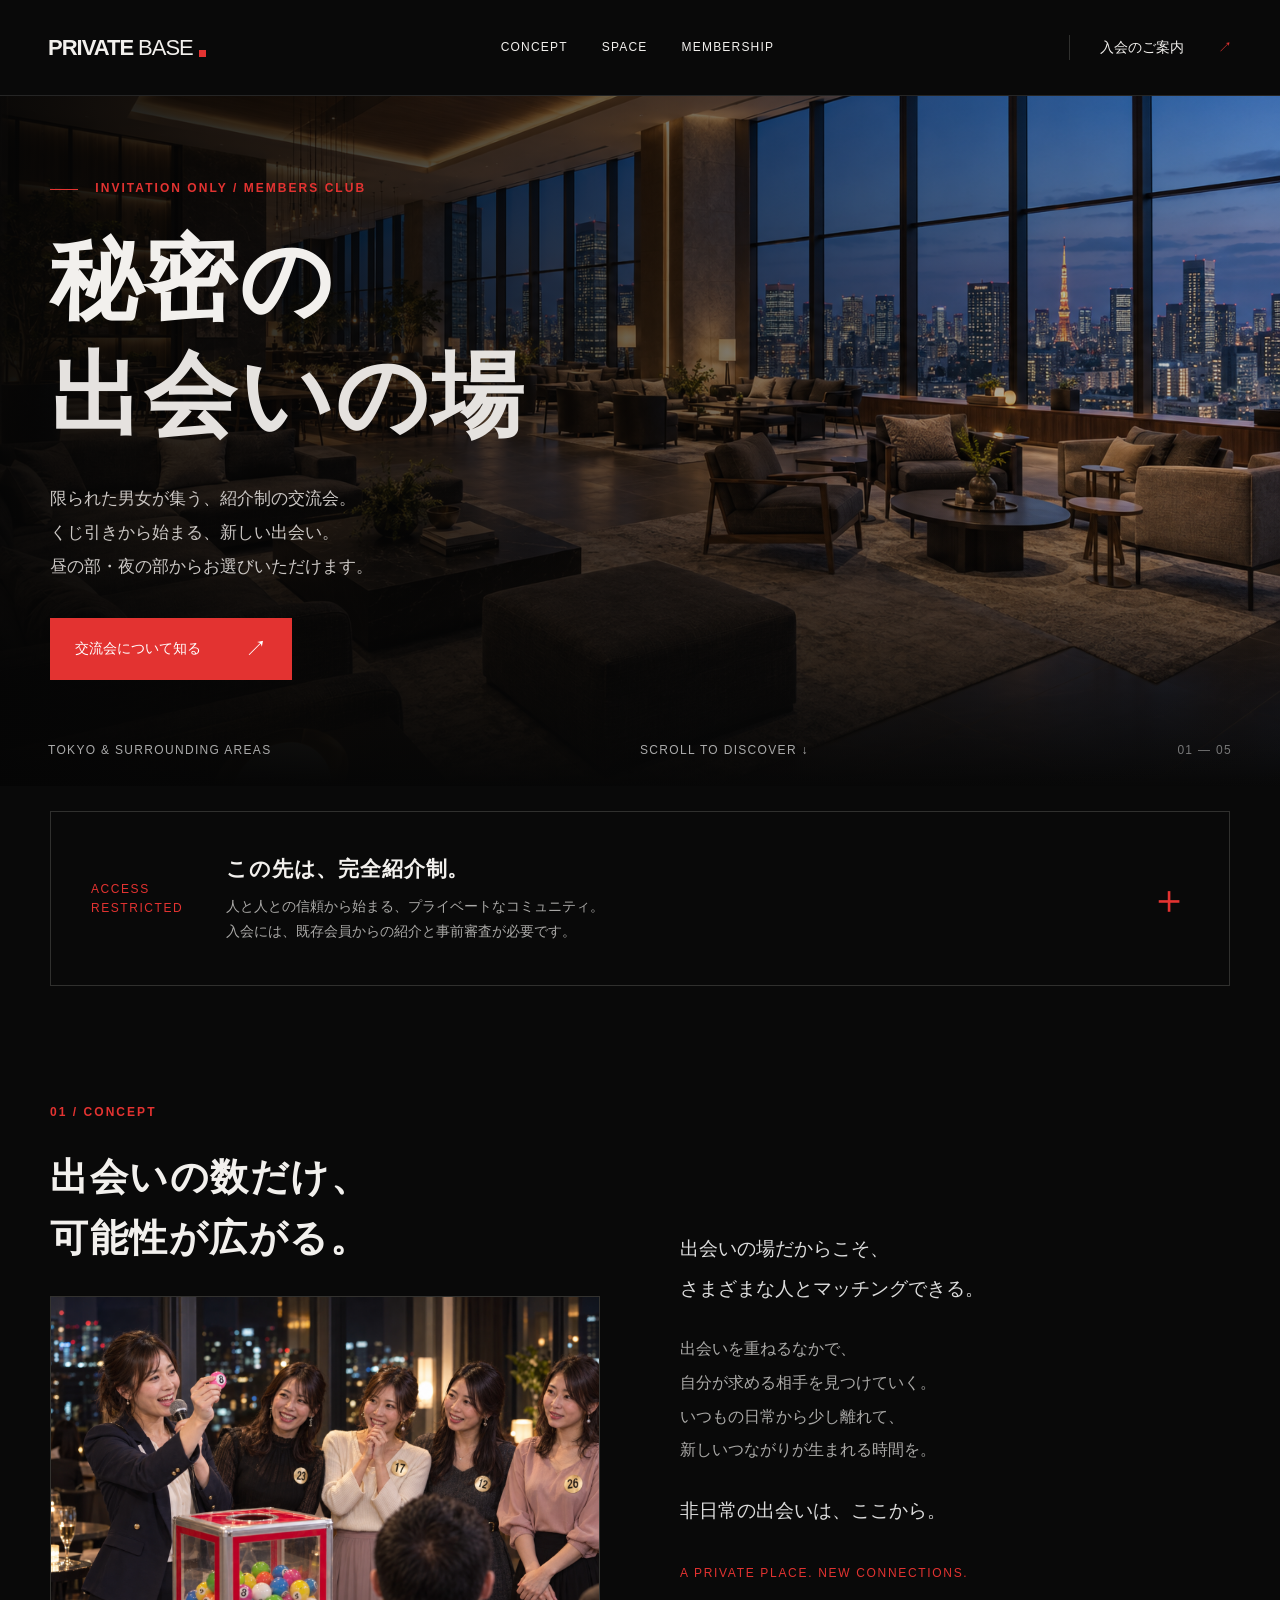
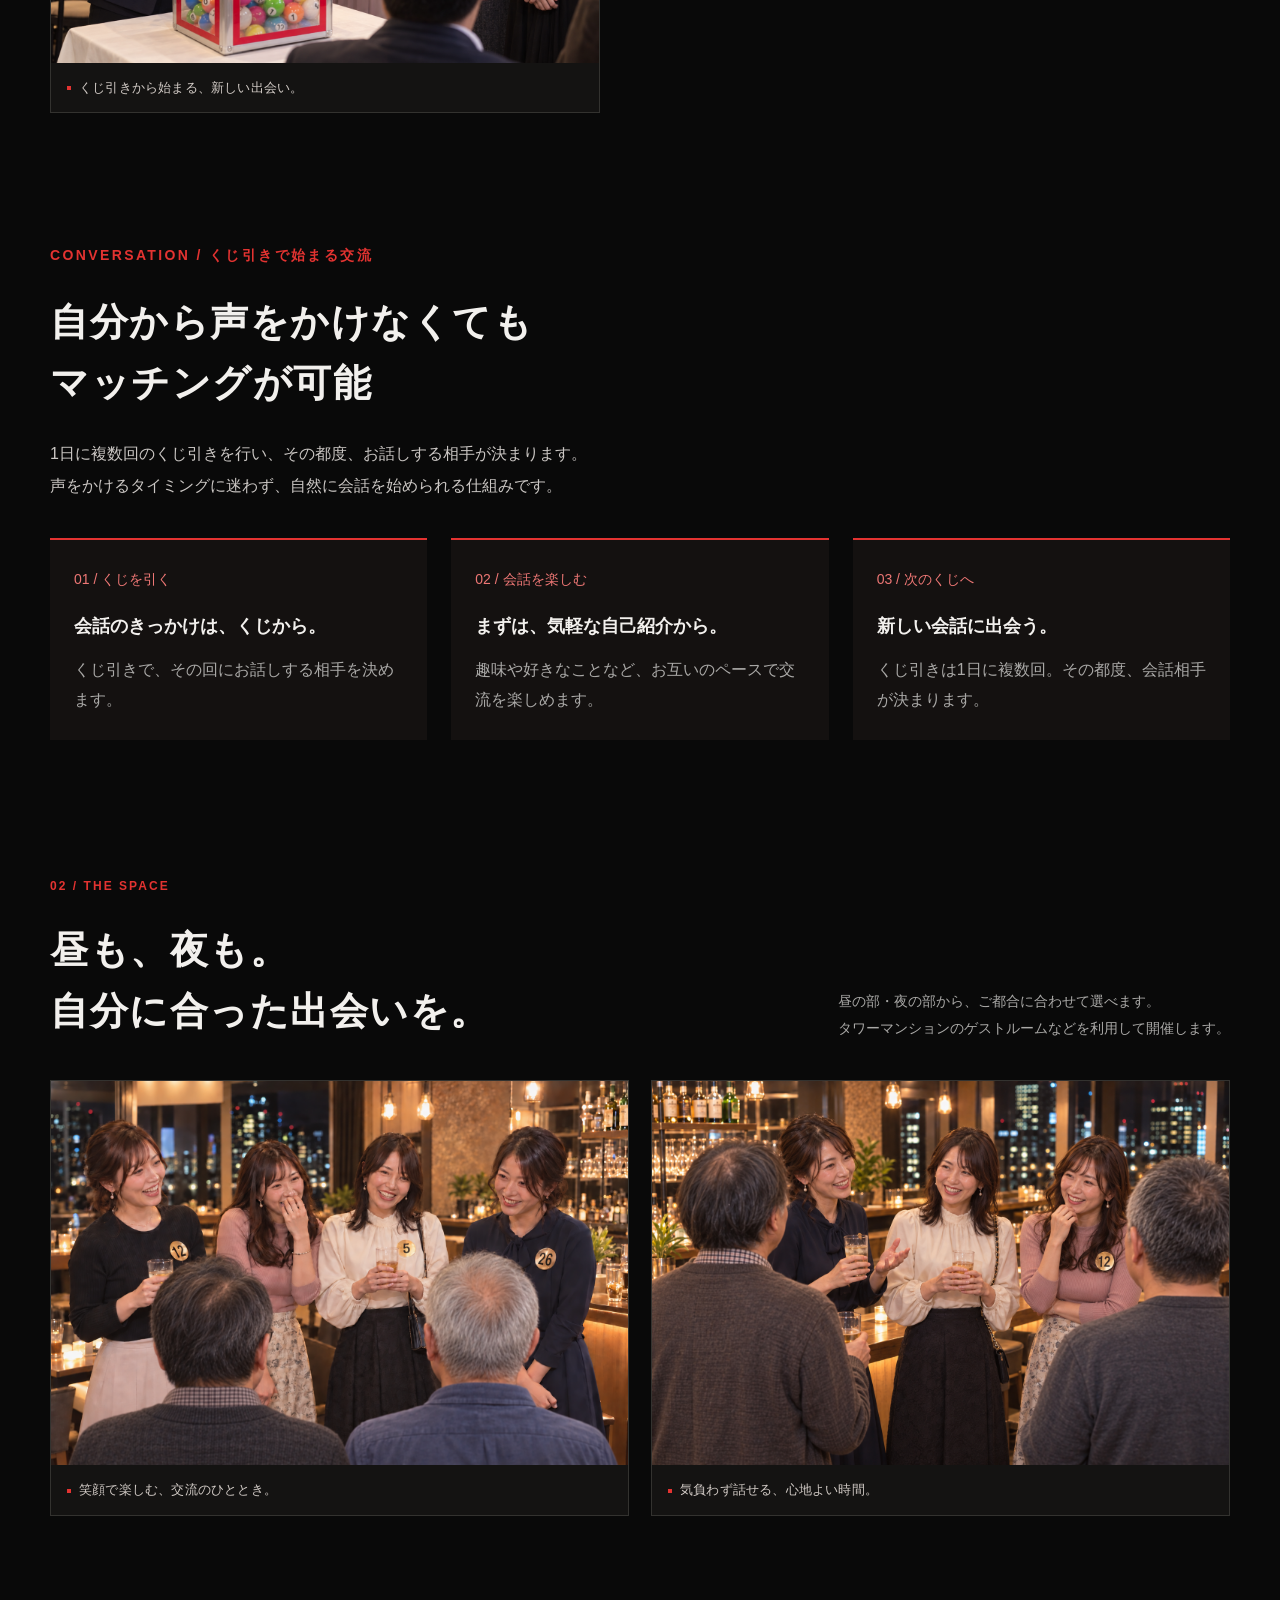
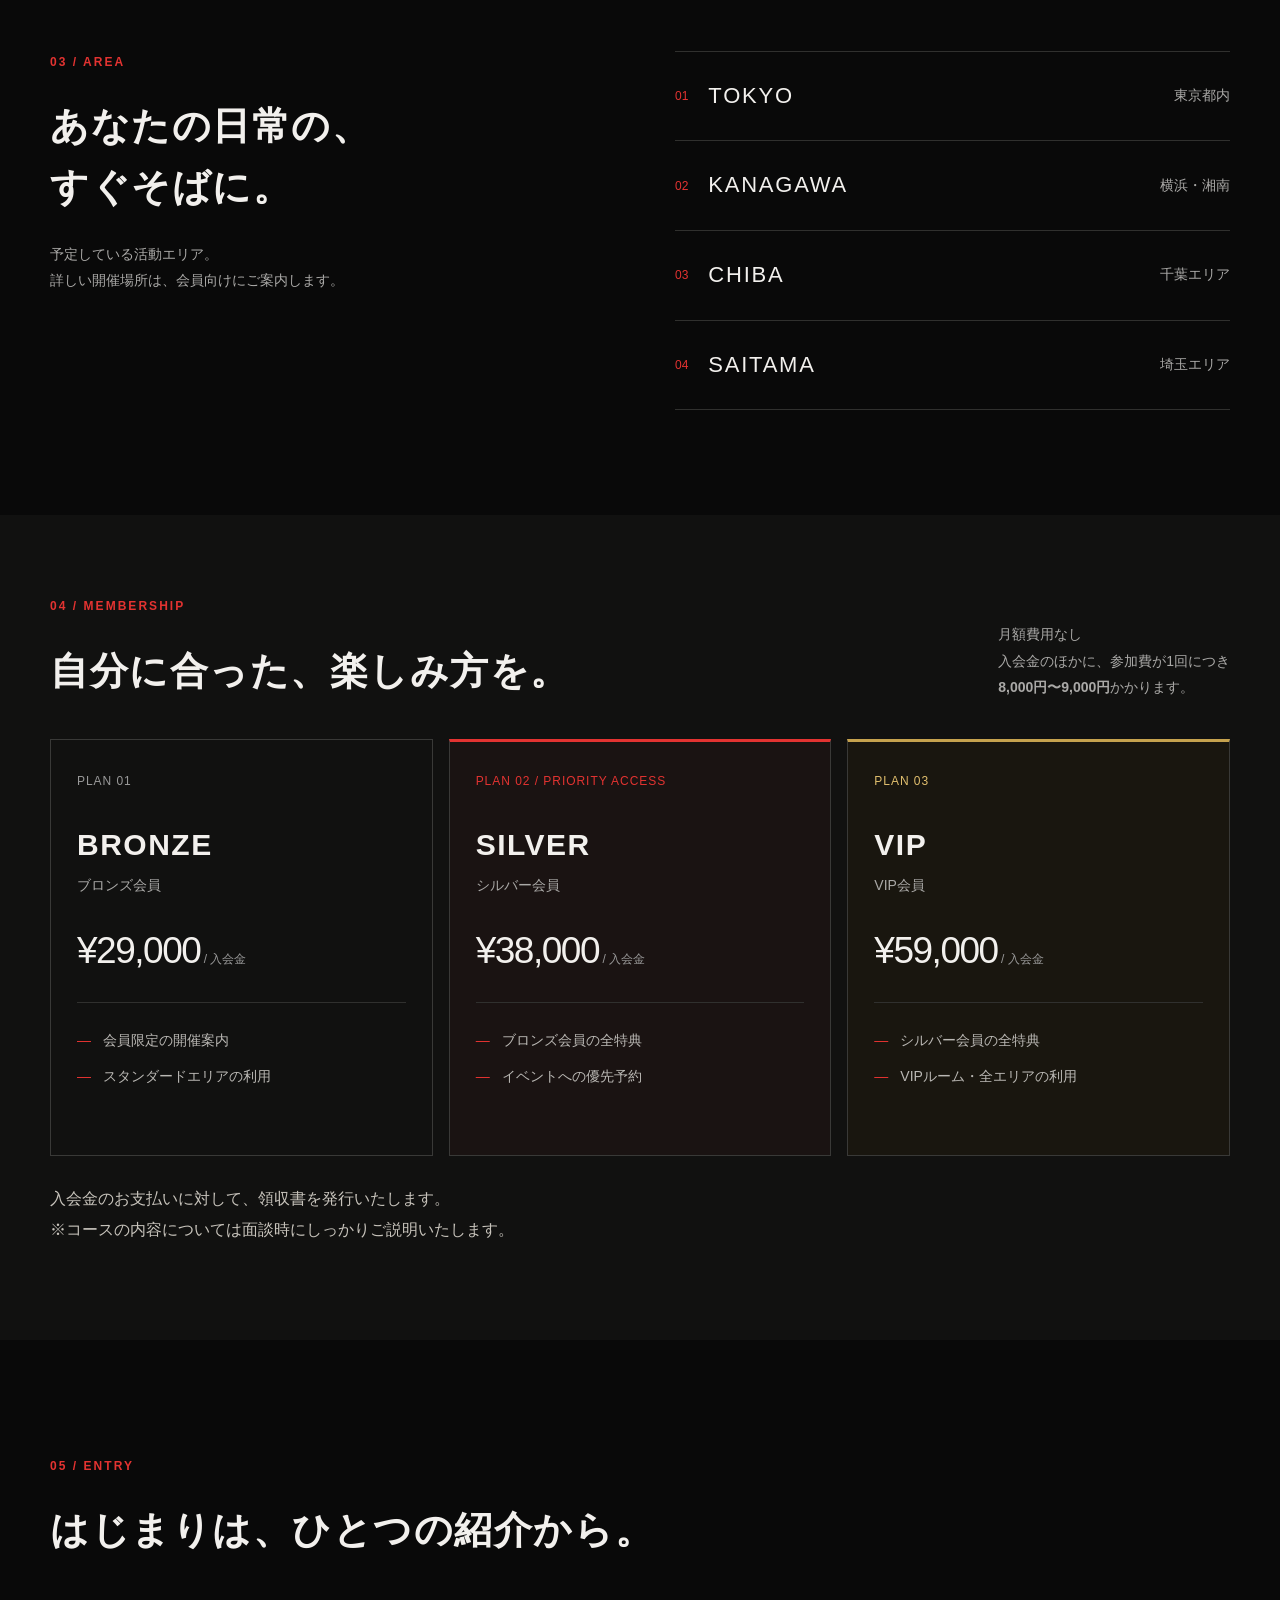
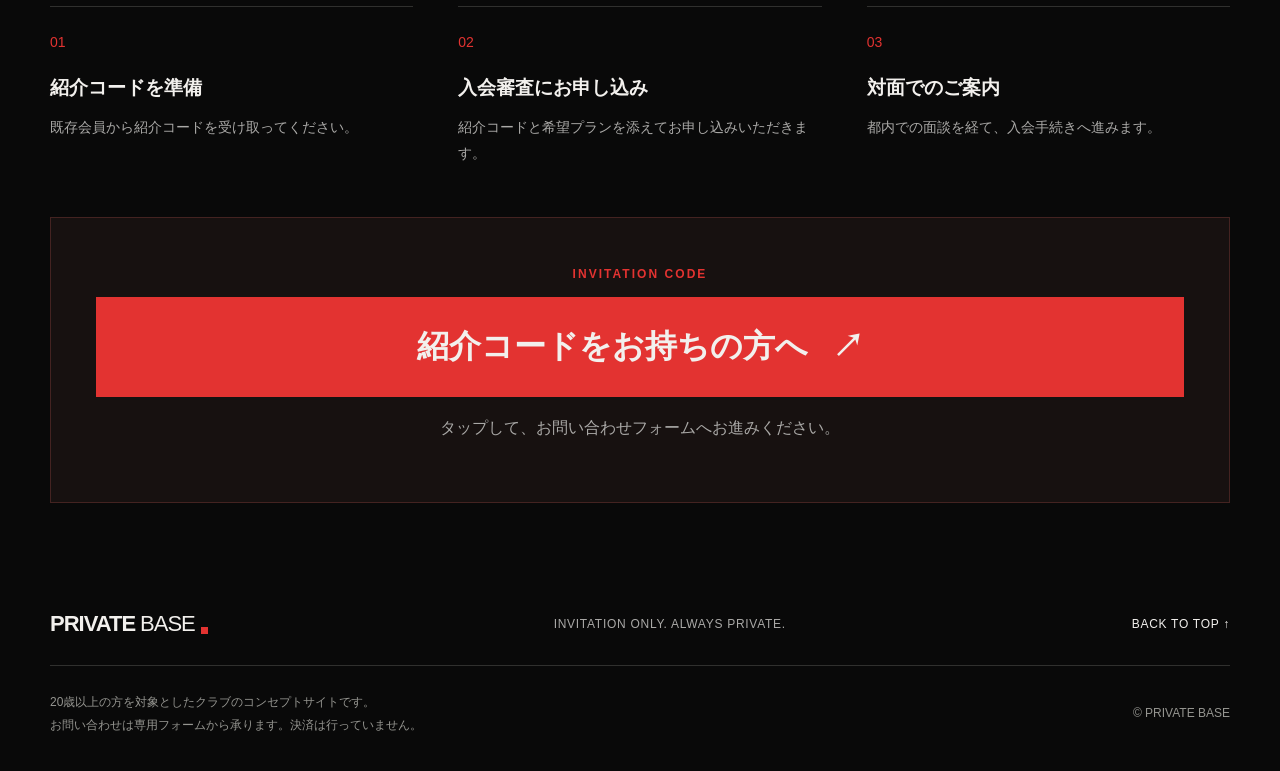
==== commit cfec07c5: "Add files via upload" ====
--- a/index.html
+++ b/index.html
@@ -1,13 +1,26 @@
 <!doctype html>
 <html lang="ja"><head><meta charset="UTF-8"><meta name="viewport" content="width=device-width,initial-scale=1"><meta name="robots" content="noindex,nofollow"><meta name="description" content="PRIVATE BASEは、限られた男女が集う紹介制の交流会。くじ引きでマッチングし、昼の部・夜の部からご都合に合わせて選べます。"><meta name="theme-color" content="#090909"><title>PRIVATE BASE | MEMBERS ONLY</title><link rel="stylesheet" href="style.css"><style>
 .hero h1{font-size:clamp(2.6rem,7.2vw,6.625rem);letter-spacing:.025em}.hero{height:auto;min-height:690px;max-height:none}.hero-content{padding-top:80px;padding-bottom:105px}.conversation{padding-bottom:20px}.conversation-intro{font-size:1rem;line-height:2;margin-top:24px;max-width:780px;color:#cbc7c4}.conversation-cards{display:grid;grid-template-columns:repeat(3,minmax(0,1fr));gap:24px;margin-top:36px}.conversation-cards article{border-top:2px solid var(--red);background:#141110;padding:24px}.conversation-cards span{color:#ee7775;font-size:.875rem}.conversation-cards h3{font-size:1.125rem;margin:16px 0 12px}.conversation-cards p{font-size:1rem;line-height:1.9}.conversation .eyebrow{font-size:.875rem}@media(max-width:600px){.hero{min-height:630px}.hero-content{padding-top:65px;padding-bottom:95px}.hero h1{font-size:clamp(2.6rem,9.2vw,3.5rem)}.hero-description{max-width:32rem}.conversation-cards{grid-template-columns:1fr;gap:18px}.conversation-intro br{display:none}.conversation h2{font-size:clamp(1.4rem,5.3vw,1.8rem)}.conversation-cards article{padding:22px}}
+
+/* Concept lottery photo and two conversation photos. */
+.concept .concept-copy{align-self:center;padding-top:0}
+.concept-feature{margin-top:28px!important}
+.space-gallery{display:grid;grid-template-columns:repeat(2,minmax(0,1fr));gap:22px}
+.event-photo{margin:0;min-width:0;border:1px solid #33322f;background:#141312}
+.event-photo>a{display:block;overflow:hidden}
+.event-photo img{display:block;width:100%;height:auto;aspect-ratio:3/2;object-fit:cover}
+.event-photo figcaption{position:static;inset:auto;display:block;margin:0;padding:13px 16px;color:#d2cbc6;font-size:13px;font-weight:400;letter-spacing:.015em;line-height:1.8}
+.event-photo figcaption::before{content:"";display:inline-block;width:4px;height:4px;margin-right:8px;background:#e33331;vertical-align:middle}
+.event-photo>a:focus-visible{outline:2px solid #fff;outline-offset:3px}
+@media(min-width:601px) and (max-width:900px){.concept{grid-template-columns:1fr;gap:28px}.concept-feature{max-width:620px}.space-gallery{gap:16px}}
+@media(max-width:600px){.concept-feature{margin-top:25px!important}.space-gallery{grid-template-columns:1fr;gap:20px}.event-photo figcaption{font-size:13px;padding:12px 14px}}
 </style><link rel="stylesheet" href="contact.css"><style>.plan.featured.vip{border-top-color:#c6a24e;background:#19160f}.plan.featured.vip .plan-no{color:#e1bf6e}.course-note{font-size:16px;line-height:1.9;color:#c8c4bc;margin-top:28px}</style></head>
-<body><div class="sample">CONCEPT PREVIEW <span>名称・開催情報は仮の内容です</span></div><header class="header"><a class="brand" href="#">PRIVATE<span>BASE</span><i></i></a><nav aria-label="メインナビゲーション"><a href="#concept">CONCEPT</a><a href="#space">SPACE</a><a href="#membership">MEMBERSHIP</a></nav><a class="header-entry" href="#entry">入会のご案内 <span>↗</span></a></header>
+<body><header class="header"><a class="brand" href="#">PRIVATE<span>BASE</span><i></i></a><nav aria-label="メインナビゲーション"><a href="#concept">CONCEPT</a><a href="#space">SPACE</a><a href="#membership">MEMBERSHIP</a></nav><a class="header-entry" href="#entry">入会のご案内 <span>↗</span></a></header>
 <main><section class="hero"><div class="hero-art" role="img" aria-label="タワーマンションのゲストラウンジ・AI生成イメージ"></div><div class="hero-content"><p class="eyebrow"><span class="line"></span> INVITATION ONLY / MEMBERS CLUB</p><h1>秘密の<br><span>出会いの場</span></h1><p class="hero-description">限られた男女が集う、紹介制の交流会。<br>くじ引きから始まる、新しい出会い。<br>昼の部・夜の部からお選びいただけます。</p><a class="button" href="#concept">交流会について知る <span>↗</span></a></div><div class="hero-bottom"><span>TOKYO & SURROUNDING AREAS</span><a href="#concept">SCROLL TO DISCOVER ↓</a><span class="hero-number">01 — 05</span></div></section>
 <section class="invitation wrap"><span class="small-label">ACCESS RESTRICTED</span><div><h2>この先は、完全紹介制。</h2><p>人と人との信頼から始まる、プライベートなコミュニティ。<br>入会には、既存会員からの紹介と事前審査が必要です。</p></div><span class="cross">＋</span></section>
-<section class="section wrap concept" id="concept"><div class="section-heading"><p class="eyebrow">01 / CONCEPT</p><h2>出会いの数だけ、<br>可能性が広がる。</h2></div><div class="concept-copy"><p class="lead">出会いの場だからこそ、<br>さまざまな人とマッチングできる。</p><p>出会いを重ねるなかで、<br>自分が求める相手を見つけていく。<br>いつもの日常から少し離れて、<br>新しいつながりが生まれる時間を。</p><p class="lead" style="margin-top:24px">非日常の出会いは、ここから。</p><p class="red-caption">A PRIVATE PLACE. NEW CONNECTIONS.</p></div></section>
+<section class="section wrap concept" id="concept"><div class="section-heading"><p class="eyebrow">01 / CONCEPT</p><h2>出会いの数だけ、<br>可能性が広がる。</h2><figure class="event-photo concept-feature"><a href="lottery-03.png" target="_blank" rel="noopener" aria-label="写真を大きく見る"><img src="lottery-03.png" width="1536" height="1024" alt="夜の交流会で、くじ引きの結果を笑顔で楽しみに待つ女性たちと男性の後ろ姿を描いたイメージ。" loading="lazy" decoding="async"></a><figcaption>くじ引きから始まる、新しい出会い。</figcaption></figure></div><div class="concept-copy"><p class="lead">出会いの場だからこそ、<br>さまざまな人とマッチングできる。</p><p>出会いを重ねるなかで、<br>自分が求める相手を見つけていく。<br>いつもの日常から少し離れて、<br>新しいつながりが生まれる時間を。</p><p class="lead" style="margin-top:24px">非日常の出会いは、ここから。</p><p class="red-caption">A PRIVATE PLACE. NEW CONNECTIONS.</p></div></section>
 <section class="section wrap conversation" id="conversation" aria-labelledby="conversation-title"><p class="eyebrow">CONVERSATION / くじ引きで始まる交流</p><h2 id="conversation-title">自分から声をかけなくても<br>マッチングが可能</h2><p class="conversation-intro">1日に複数回のくじ引きを行い、その都度、お話しする相手が決まります。<br>声をかけるタイミングに迷わず、自然に会話を始められる仕組みです。</p><div class="conversation-cards"><article><span>01 / くじを引く</span><h3>会話のきっかけは、くじから。</h3><p>くじ引きで、その回にお話しする相手を決めます。</p></article><article><span>02 / 会話を楽しむ</span><h3>まずは、気軽な自己紹介から。</h3><p>趣味や好きなことなど、お互いのペースで交流を楽しめます。</p></article><article><span>03 / 次のくじへ</span><h3>新しい会話に出会う。</h3><p>くじ引きは1日に複数回。その都度、会話相手が決まります。</p></article></div></section>
-<section class="section wrap" id="space"><div class="section-heading row"><div><p class="eyebrow">02 / THE SPACE</p><h2>昼も、夜も。<br>自分に合った出会いを。</h2></div><p>昼の部・夜の部から、ご都合に合わせて選べます。<br>タワーマンションのゲストルームなどを利用して開催します。</p></div><figure class="space-photo"><img src="tower-lounge.png" alt="タワーマンションの広いゲストラウンジを想定したAI生成イメージ" loading="lazy"></figure></section>
+<section class="section wrap" id="space"><div class="section-heading row"><div><p class="eyebrow">02 / THE SPACE</p><h2>昼も、夜も。<br>自分に合った出会いを。</h2></div><p>昼の部・夜の部から、ご都合に合わせて選べます。<br>タワーマンションのゲストルームなどを利用して開催します。</p></div><div class="space-gallery" aria-label="交流会で会話を楽しむイメージ写真"><figure class="event-photo "><a href="conversation-01.png" target="_blank" rel="noopener" aria-label="写真を大きく見る"><img src="conversation-01.png" width="1536" height="1024" alt="私服姿で髪型や年代の異なる男性たちが、後ろ姿で女性たちとの会話を楽しむイメージ。" loading="lazy" decoding="async"></a><figcaption>笑顔で楽しむ、交流のひととき。</figcaption></figure><figure class="event-photo "><a href="conversation-02.png" target="_blank" rel="noopener" aria-label="写真を大きく見る"><img src="conversation-02.png" width="1536" height="1024" alt="夜の交流会で、女性たちと落ち着いた私服の男性たちが会話を楽しむイメージ。男性は後ろ姿です。" loading="lazy" decoding="async"></a><figcaption>気負わず話せる、心地よい時間。</figcaption></figure></div></section>
 <section class="section wrap area" id="area"><div class="section-heading"><p class="eyebrow">03 / AREA</p><h2>あなたの日常の、<br>すぐそばに。</h2><p>予定している活動エリア。<br>詳しい開催場所は、会員向けにご案内します。</p></div><div class="area-list"><div><span>01</span><h3>TOKYO</h3><p>東京都内</p></div><div><span>02</span><h3>KANAGAWA</h3><p>横浜・湘南</p></div><div><span>03</span><h3>CHIBA</h3><p>千葉エリア</p></div><div><span>04</span><h3>SAITAMA</h3><p>埼玉エリア</p></div></div></section>
 <section class="membership" id="membership"><div class="wrap section"><div class="section-heading row"><div><p class="eyebrow">04 / MEMBERSHIP</p><h2>自分に合った、楽しみ方を。</h2></div><p>月額費用なし<br>入会金のほかに、参加費が1回につき<br><strong>8,000円〜9,000円</strong>かかります。</p></div><div class="plans"><article class="plan"><span class="plan-no">PLAN 01</span><h3>BRONZE</h3><p>ブロンズ会員</p><div class="price">¥29,000<span> / 入会金</span></div><ul><li>会員限定の開催案内</li><li>スタンダードエリアの利用</li></ul></article><article class="plan featured"><span class="plan-no">PLAN 02 / PRIORITY ACCESS</span><h3>SILVER</h3><p>シルバー会員</p><div class="price">¥38,000<span> / 入会金</span></div><ul><li>ブロンズ会員の全特典</li><li>イベントへの優先予約</li></ul></article><article class="plan featured vip"><span class="plan-no">PLAN 03</span><h3>VIP</h3><p>VIP会員</p><div class="price">¥59,000<span> / 入会金</span></div><ul><li>シルバー会員の全特典</li><li>VIPルーム・全エリアの利用</li></ul></article></div><p class="course-note">入会金のお支払いに対して、領収書を発行いたします。<br>※コースの内容については面談時にしっかりご説明いたします。</p></div></section>
 <section class="section wrap" id="entry"><div class="section-heading"><p class="eyebrow">05 / ENTRY</p><h2>はじまりは、ひとつの紹介から。</h2></div><div class="steps"><div><span>01</span><h3>紹介コードを準備</h3><p>既存会員から紹介コードを受け取ってください。</p></div><div><span>02</span><h3>入会審査にお申し込み</h3><p>紹介コードと希望プランを添えてお申し込みいただきます。</p></div><div><span>03</span><h3>対面でのご案内</h3><p>都内での面談を経て、入会手続きへ進みます。</p></div></div><div class="entry-box invitation-entry"><p class="eyebrow">INVITATION CODE</p><a class="invitation-link" href="contact.html">紹介コードをお持ちの方へ<span aria-hidden="true">↗</span></a><p>タップして、お問い合わせフォームへお進みください。</p><p id="selected-plan" aria-live="polite"></p></div></section></main>
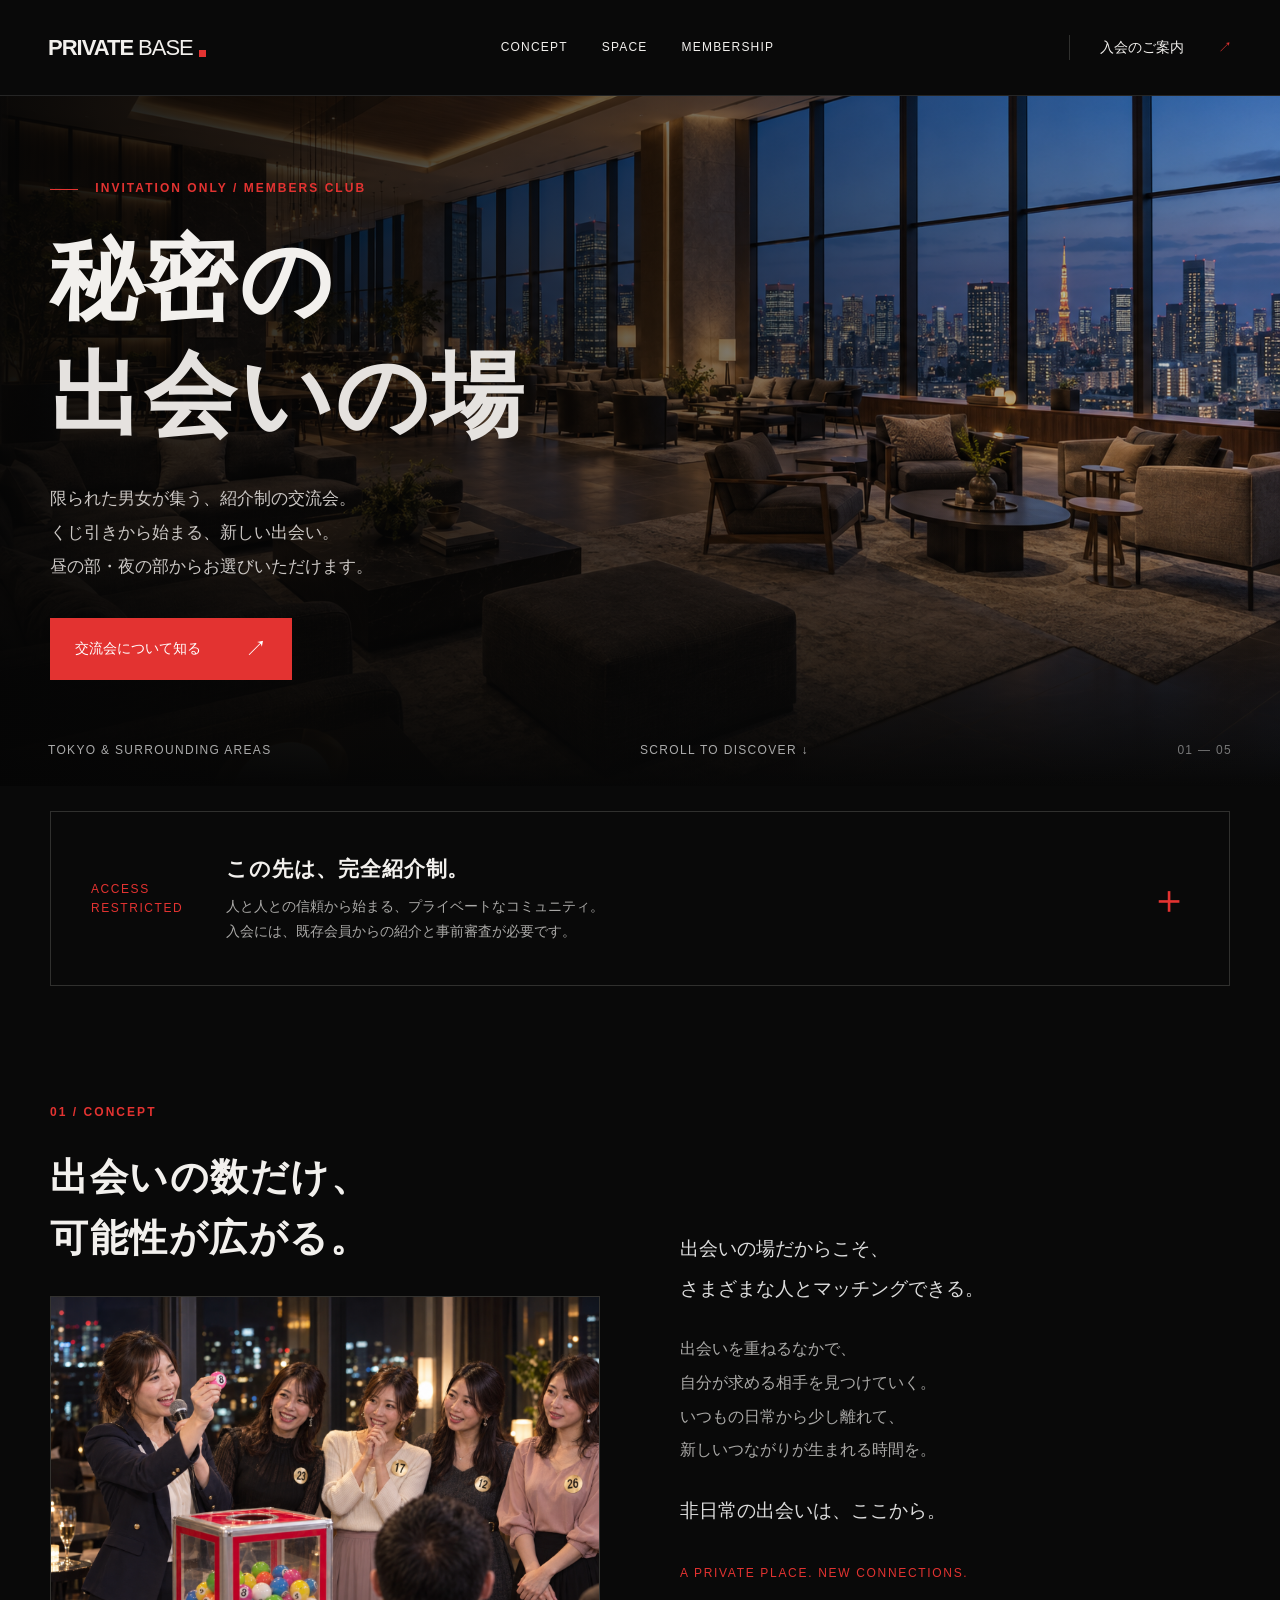
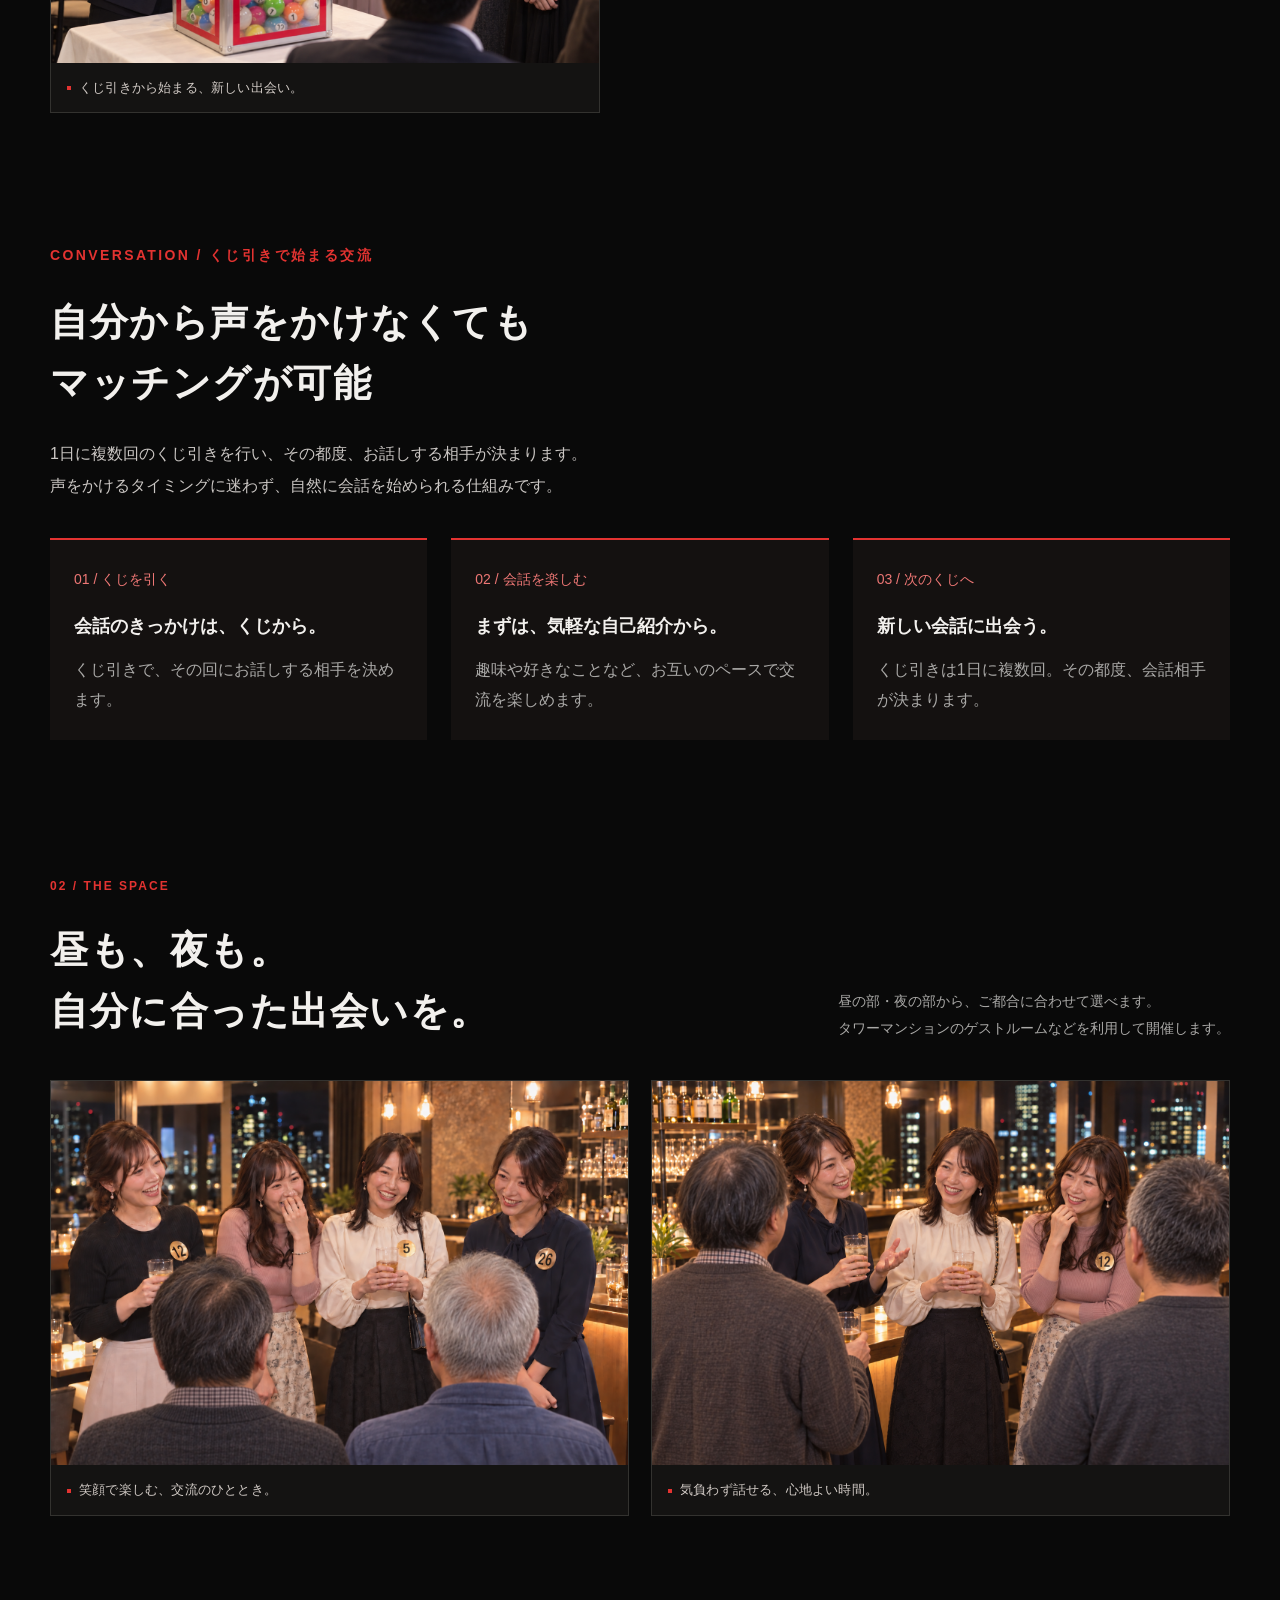
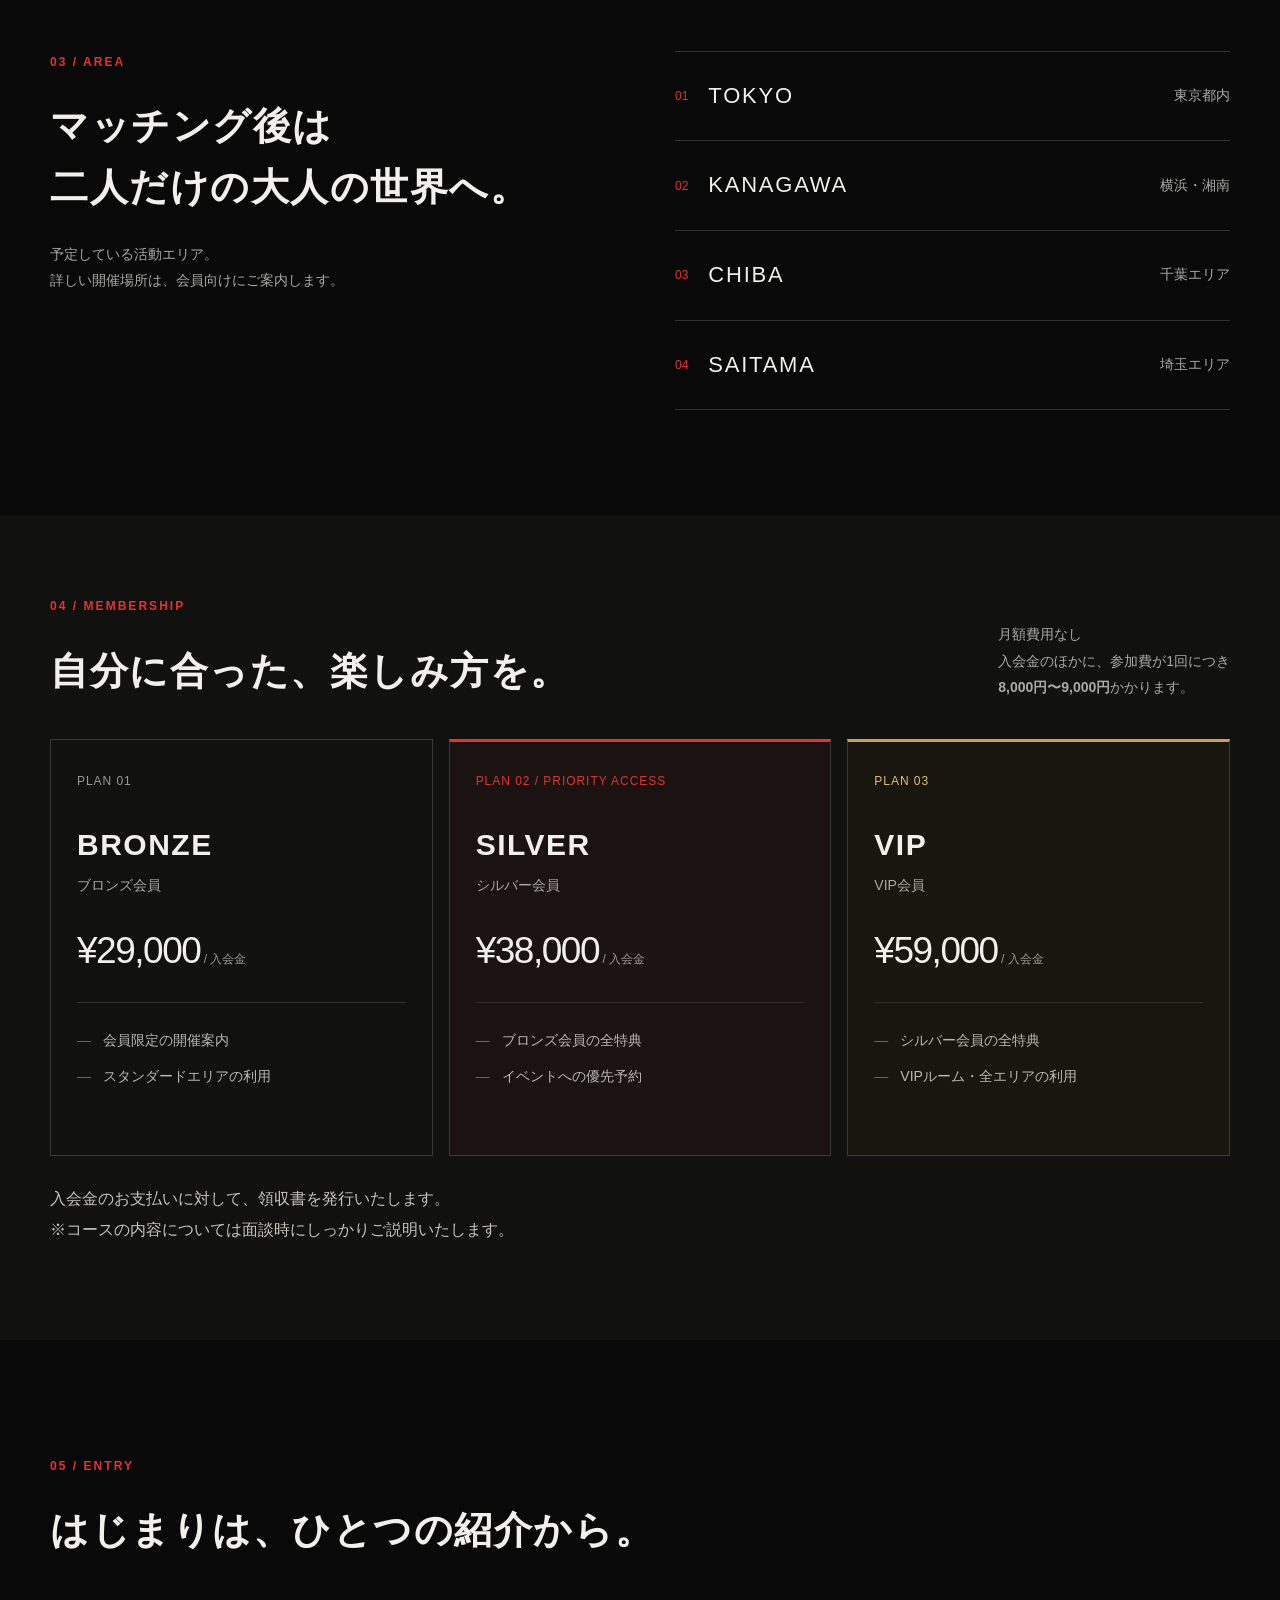
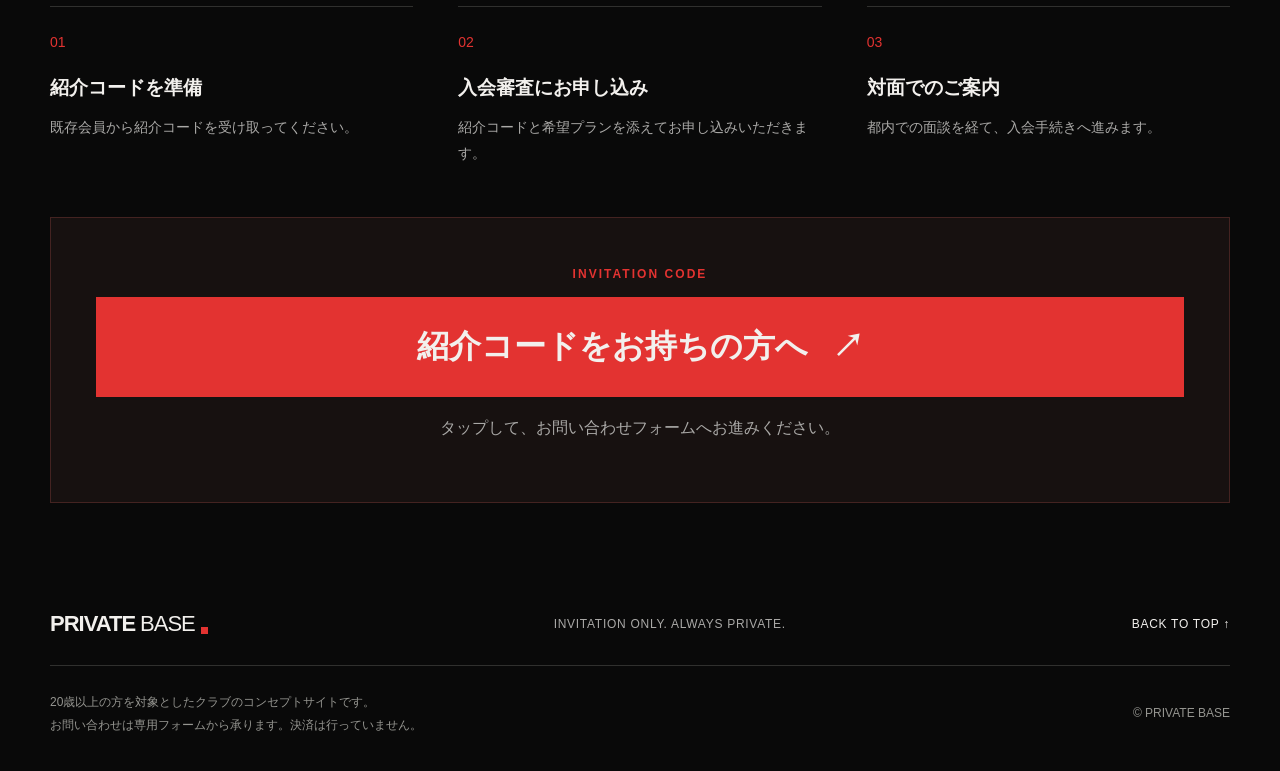
==== commit 9c7d6073: "Add files via upload" ====
--- a/index.html
+++ b/index.html
@@ -21,7 +21,7 @@
 <section class="section wrap concept" id="concept"><div class="section-heading"><p class="eyebrow">01 / CONCEPT</p><h2>出会いの数だけ、<br>可能性が広がる。</h2><figure class="event-photo concept-feature"><a href="lottery-03.png" target="_blank" rel="noopener" aria-label="写真を大きく見る"><img src="lottery-03.png" width="1536" height="1024" alt="夜の交流会で、くじ引きの結果を笑顔で楽しみに待つ女性たちと男性の後ろ姿を描いたイメージ。" loading="lazy" decoding="async"></a><figcaption>くじ引きから始まる、新しい出会い。</figcaption></figure></div><div class="concept-copy"><p class="lead">出会いの場だからこそ、<br>さまざまな人とマッチングできる。</p><p>出会いを重ねるなかで、<br>自分が求める相手を見つけていく。<br>いつもの日常から少し離れて、<br>新しいつながりが生まれる時間を。</p><p class="lead" style="margin-top:24px">非日常の出会いは、ここから。</p><p class="red-caption">A PRIVATE PLACE. NEW CONNECTIONS.</p></div></section>
 <section class="section wrap conversation" id="conversation" aria-labelledby="conversation-title"><p class="eyebrow">CONVERSATION / くじ引きで始まる交流</p><h2 id="conversation-title">自分から声をかけなくても<br>マッチングが可能</h2><p class="conversation-intro">1日に複数回のくじ引きを行い、その都度、お話しする相手が決まります。<br>声をかけるタイミングに迷わず、自然に会話を始められる仕組みです。</p><div class="conversation-cards"><article><span>01 / くじを引く</span><h3>会話のきっかけは、くじから。</h3><p>くじ引きで、その回にお話しする相手を決めます。</p></article><article><span>02 / 会話を楽しむ</span><h3>まずは、気軽な自己紹介から。</h3><p>趣味や好きなことなど、お互いのペースで交流を楽しめます。</p></article><article><span>03 / 次のくじへ</span><h3>新しい会話に出会う。</h3><p>くじ引きは1日に複数回。その都度、会話相手が決まります。</p></article></div></section>
 <section class="section wrap" id="space"><div class="section-heading row"><div><p class="eyebrow">02 / THE SPACE</p><h2>昼も、夜も。<br>自分に合った出会いを。</h2></div><p>昼の部・夜の部から、ご都合に合わせて選べます。<br>タワーマンションのゲストルームなどを利用して開催します。</p></div><div class="space-gallery" aria-label="交流会で会話を楽しむイメージ写真"><figure class="event-photo "><a href="conversation-01.png" target="_blank" rel="noopener" aria-label="写真を大きく見る"><img src="conversation-01.png" width="1536" height="1024" alt="私服姿で髪型や年代の異なる男性たちが、後ろ姿で女性たちとの会話を楽しむイメージ。" loading="lazy" decoding="async"></a><figcaption>笑顔で楽しむ、交流のひととき。</figcaption></figure><figure class="event-photo "><a href="conversation-02.png" target="_blank" rel="noopener" aria-label="写真を大きく見る"><img src="conversation-02.png" width="1536" height="1024" alt="夜の交流会で、女性たちと落ち着いた私服の男性たちが会話を楽しむイメージ。男性は後ろ姿です。" loading="lazy" decoding="async"></a><figcaption>気負わず話せる、心地よい時間。</figcaption></figure></div></section>
-<section class="section wrap area" id="area"><div class="section-heading"><p class="eyebrow">03 / AREA</p><h2>あなたの日常の、<br>すぐそばに。</h2><p>予定している活動エリア。<br>詳しい開催場所は、会員向けにご案内します。</p></div><div class="area-list"><div><span>01</span><h3>TOKYO</h3><p>東京都内</p></div><div><span>02</span><h3>KANAGAWA</h3><p>横浜・湘南</p></div><div><span>03</span><h3>CHIBA</h3><p>千葉エリア</p></div><div><span>04</span><h3>SAITAMA</h3><p>埼玉エリア</p></div></div></section>
+<section class="section wrap area" id="area"><div class="section-heading"><p class="eyebrow">03 / AREA</p><h2>マッチング後は<br>二人だけの大人の世界へ。</h2><p>予定している活動エリア。<br>詳しい開催場所は、会員向けにご案内します。</p></div><div class="area-list"><div><span>01</span><h3>TOKYO</h3><p>東京都内</p></div><div><span>02</span><h3>KANAGAWA</h3><p>横浜・湘南</p></div><div><span>03</span><h3>CHIBA</h3><p>千葉エリア</p></div><div><span>04</span><h3>SAITAMA</h3><p>埼玉エリア</p></div></div></section>
 <section class="membership" id="membership"><div class="wrap section"><div class="section-heading row"><div><p class="eyebrow">04 / MEMBERSHIP</p><h2>自分に合った、楽しみ方を。</h2></div><p>月額費用なし<br>入会金のほかに、参加費が1回につき<br><strong>8,000円〜9,000円</strong>かかります。</p></div><div class="plans"><article class="plan"><span class="plan-no">PLAN 01</span><h3>BRONZE</h3><p>ブロンズ会員</p><div class="price">¥29,000<span> / 入会金</span></div><ul><li>会員限定の開催案内</li><li>スタンダードエリアの利用</li></ul></article><article class="plan featured"><span class="plan-no">PLAN 02 / PRIORITY ACCESS</span><h3>SILVER</h3><p>シルバー会員</p><div class="price">¥38,000<span> / 入会金</span></div><ul><li>ブロンズ会員の全特典</li><li>イベントへの優先予約</li></ul></article><article class="plan featured vip"><span class="plan-no">PLAN 03</span><h3>VIP</h3><p>VIP会員</p><div class="price">¥59,000<span> / 入会金</span></div><ul><li>シルバー会員の全特典</li><li>VIPルーム・全エリアの利用</li></ul></article></div><p class="course-note">入会金のお支払いに対して、領収書を発行いたします。<br>※コースの内容については面談時にしっかりご説明いたします。</p></div></section>
 <section class="section wrap" id="entry"><div class="section-heading"><p class="eyebrow">05 / ENTRY</p><h2>はじまりは、ひとつの紹介から。</h2></div><div class="steps"><div><span>01</span><h3>紹介コードを準備</h3><p>既存会員から紹介コードを受け取ってください。</p></div><div><span>02</span><h3>入会審査にお申し込み</h3><p>紹介コードと希望プランを添えてお申し込みいただきます。</p></div><div><span>03</span><h3>対面でのご案内</h3><p>都内での面談を経て、入会手続きへ進みます。</p></div></div><div class="entry-box invitation-entry"><p class="eyebrow">INVITATION CODE</p><a class="invitation-link" href="contact.html">紹介コードをお持ちの方へ<span aria-hidden="true">↗</span></a><p>タップして、お問い合わせフォームへお進みください。</p><p id="selected-plan" aria-live="polite"></p></div></section></main>
 <footer class="wrap"><div class="footer-top"><a class="brand" href="#">PRIVATE<span>BASE</span><i></i></a><p>INVITATION ONLY. ALWAYS PRIVATE.</p><a href="#">BACK TO TOP ↑</a></div><div class="footer-bottom"><p>20歳以上の方を対象としたクラブのコンセプトサイトです。<br>お問い合わせは専用フォームから承ります。決済は行っていません。</p><span>© PRIVATE BASE</span></div></footer>
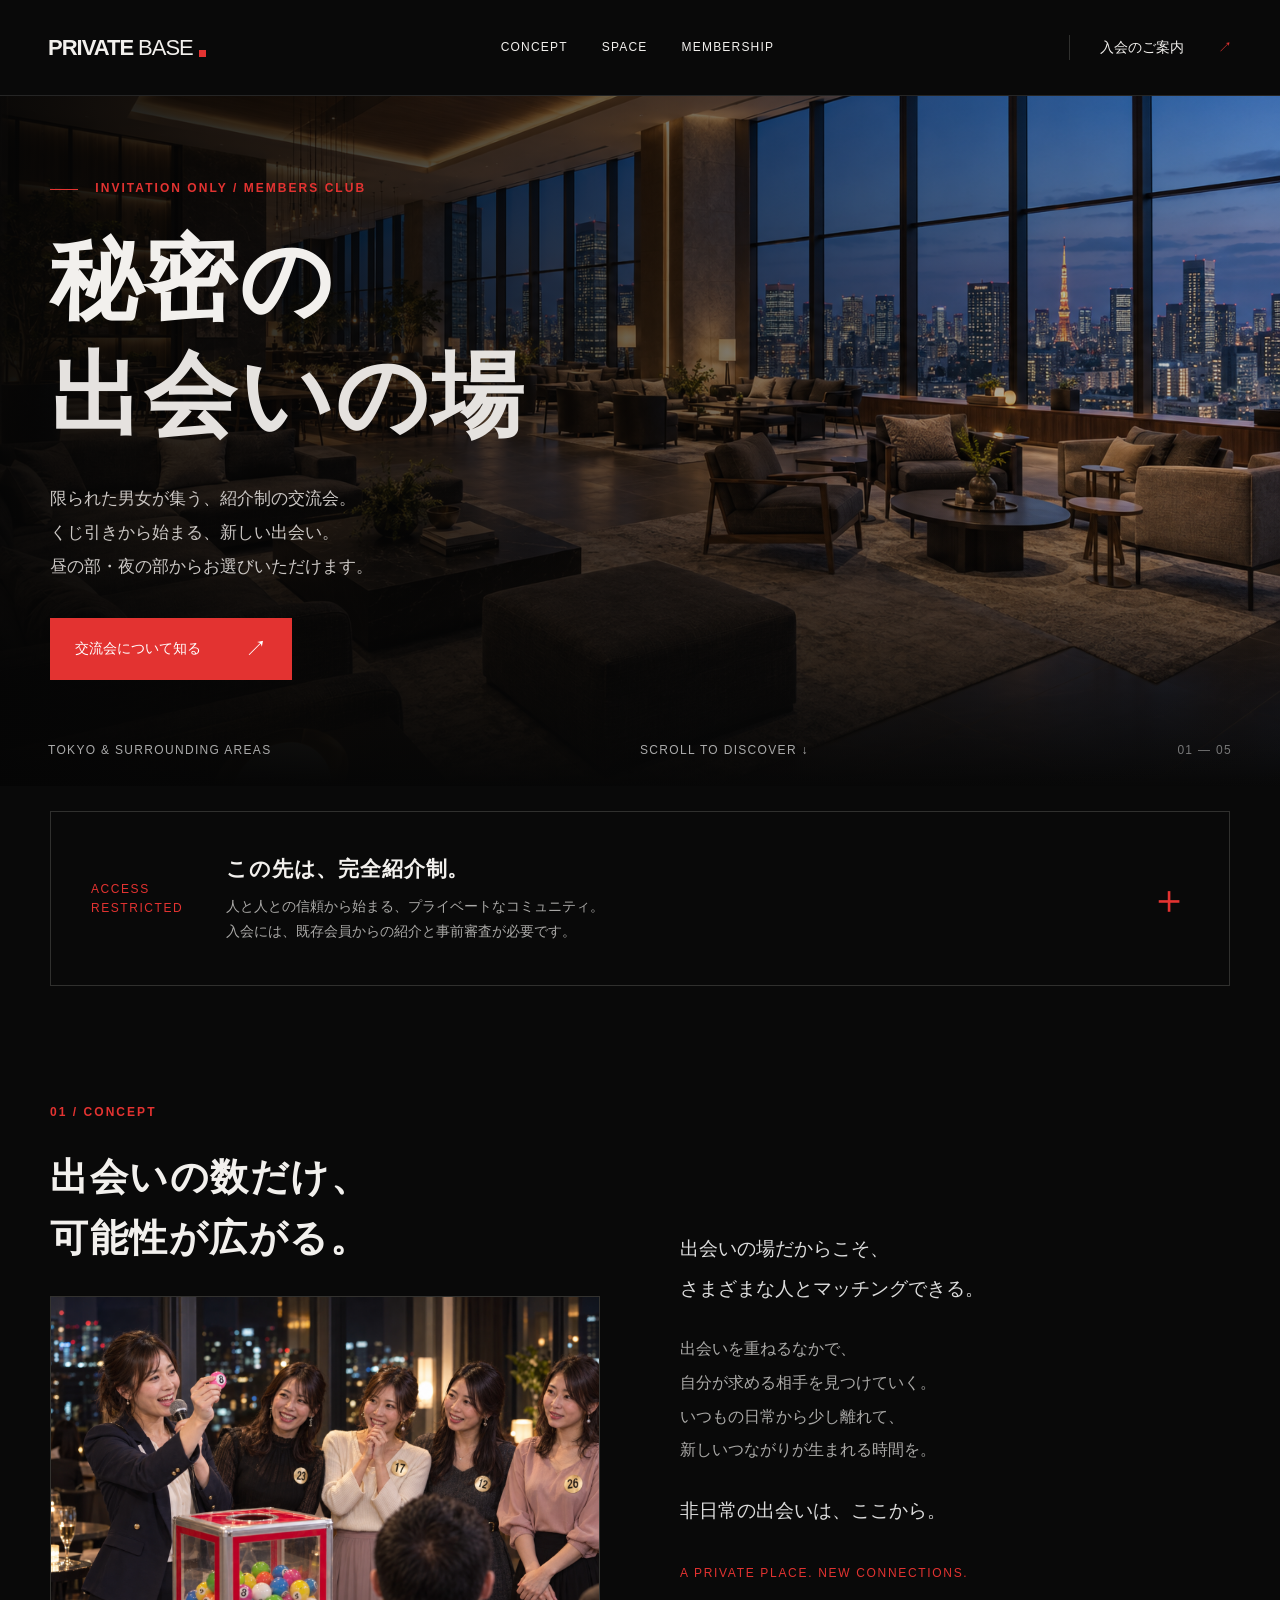
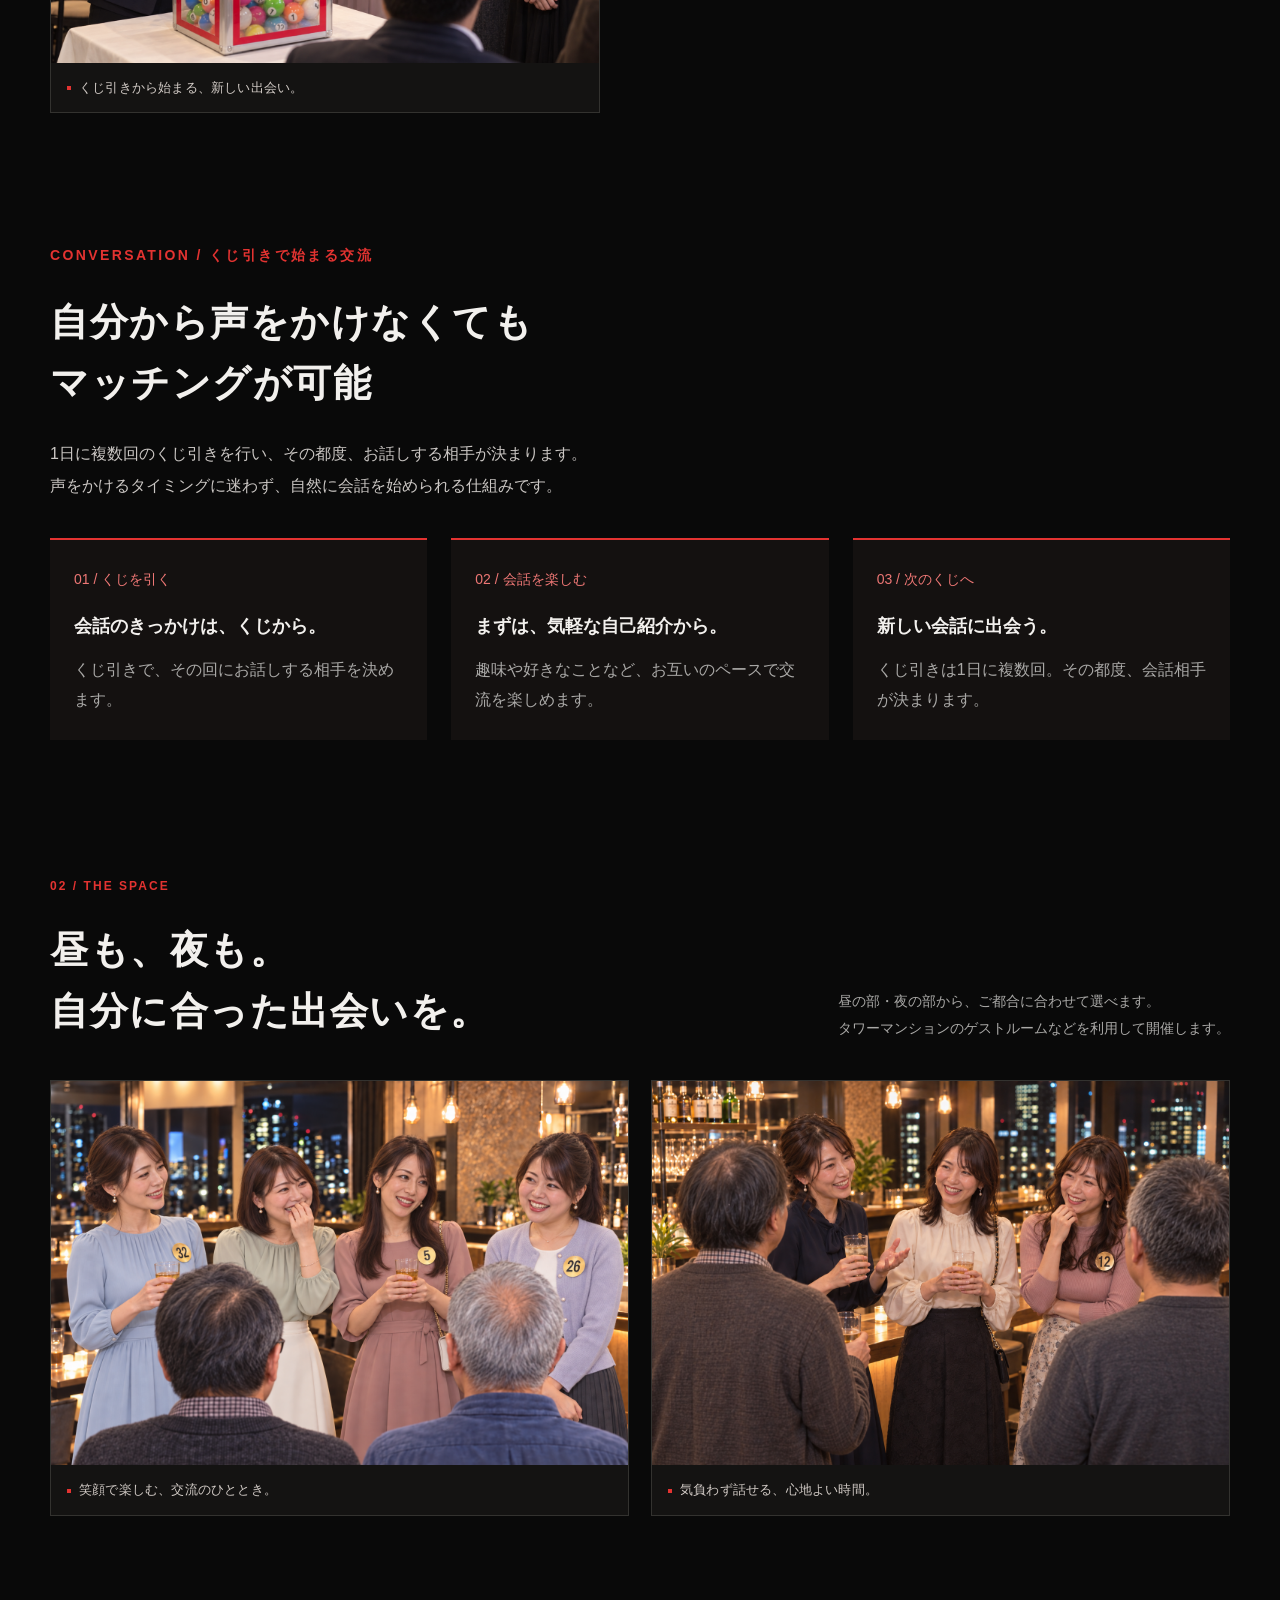
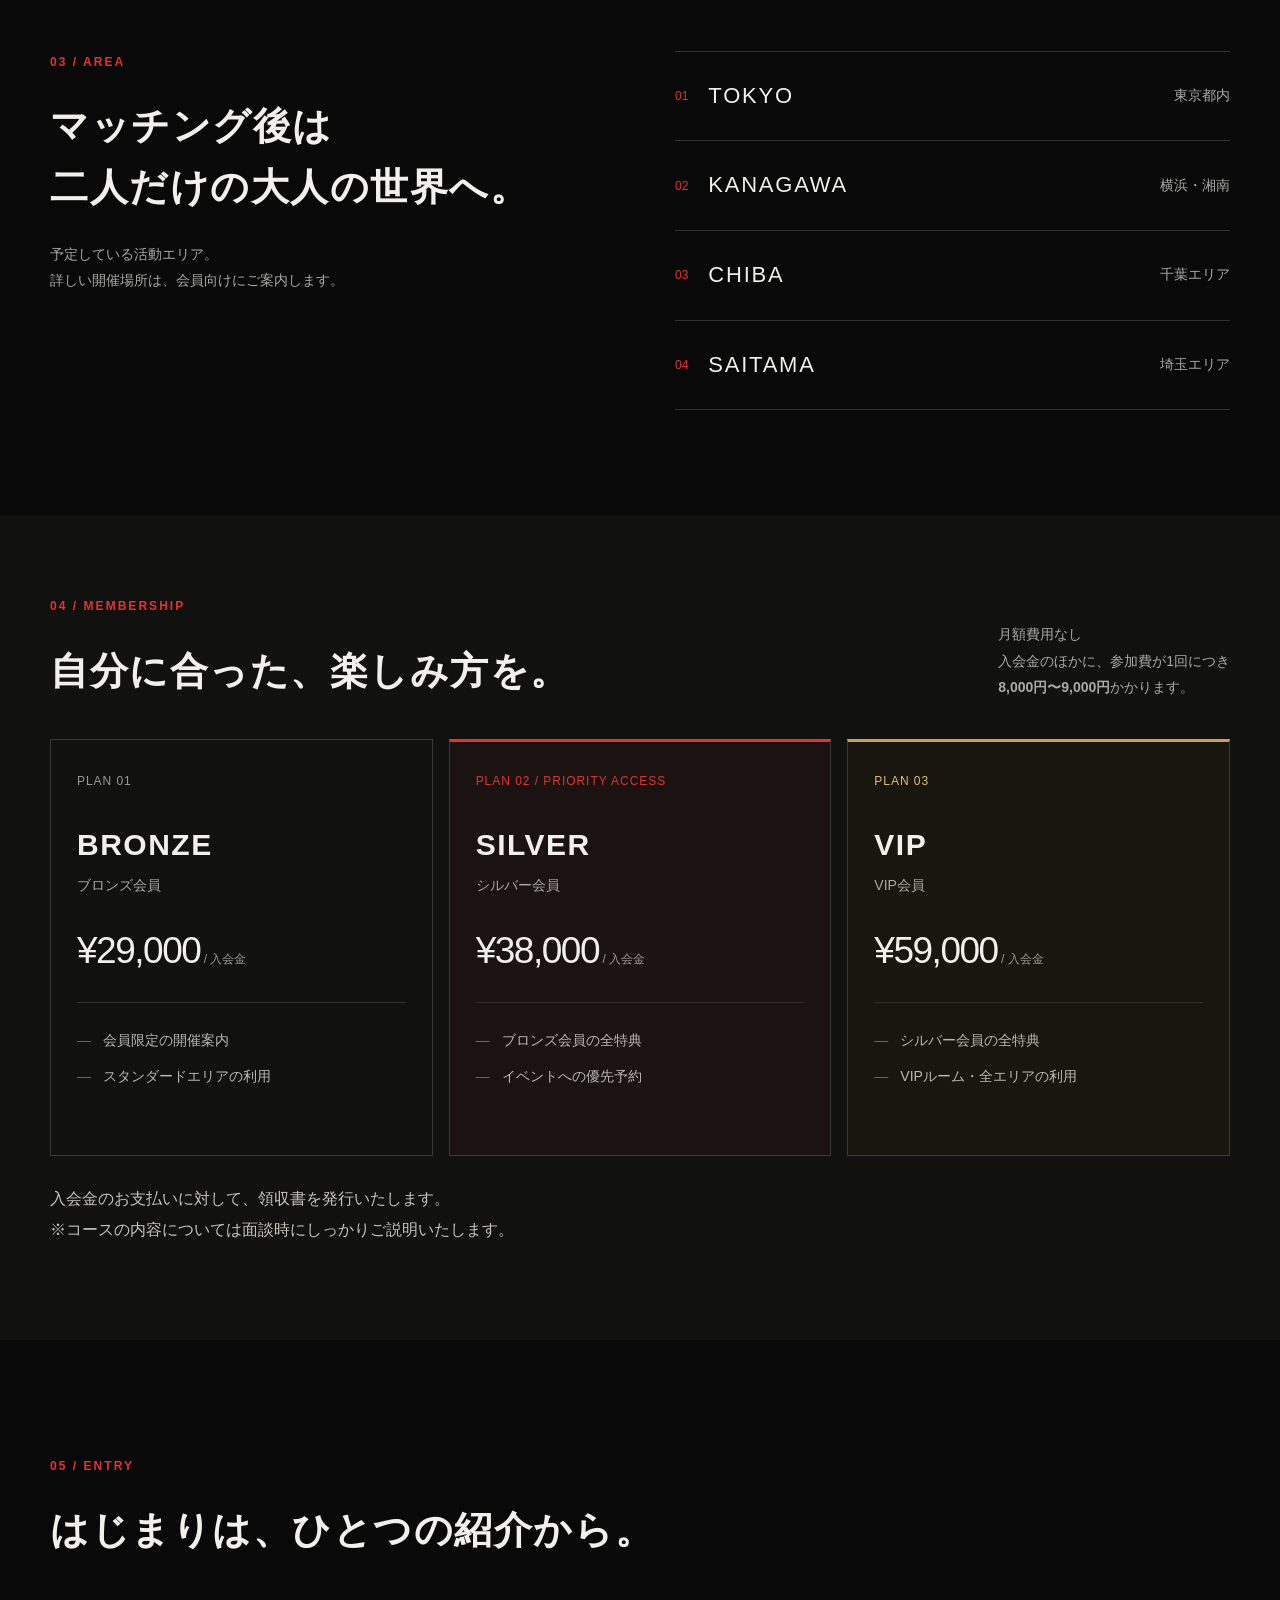
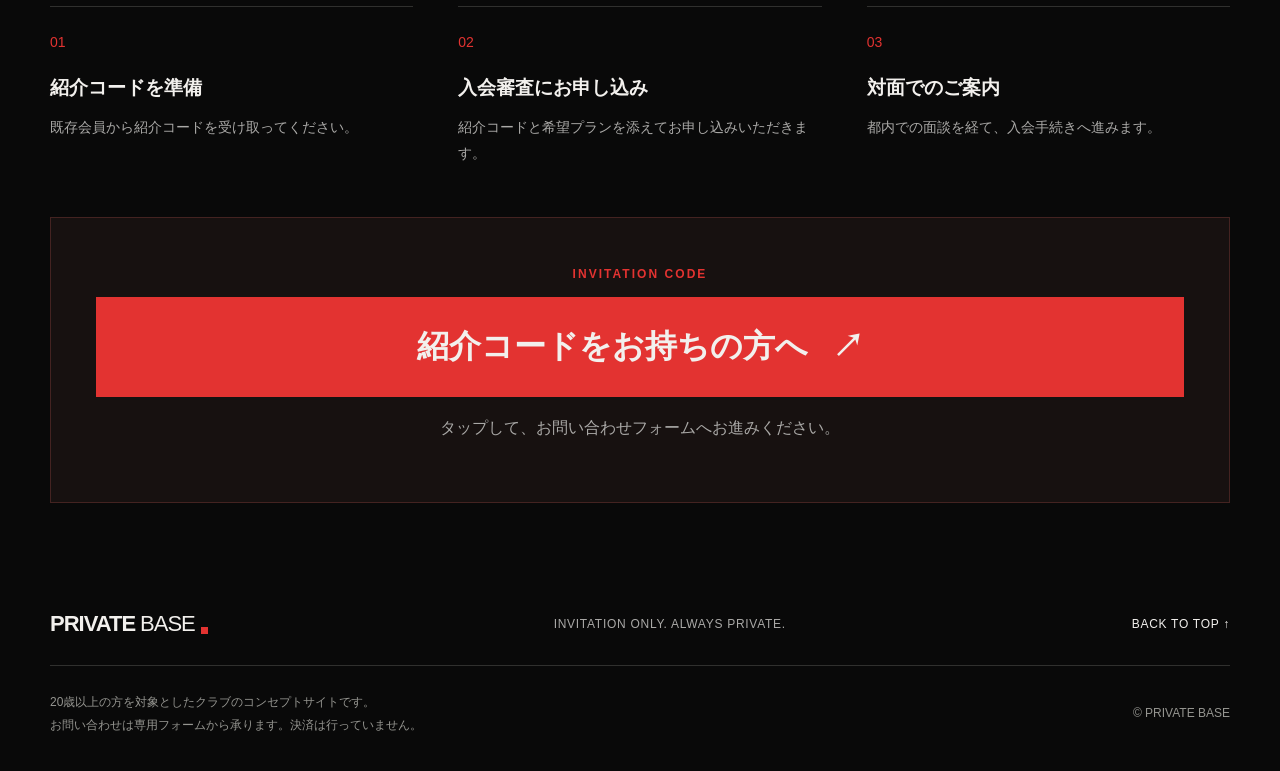
==== commit fc78e0b0: "Add files via upload" ====
--- a/index.html
+++ b/index.html
@@ -20,7 +20,7 @@
 <section class="invitation wrap"><span class="small-label">ACCESS RESTRICTED</span><div><h2>この先は、完全紹介制。</h2><p>人と人との信頼から始まる、プライベートなコミュニティ。<br>入会には、既存会員からの紹介と事前審査が必要です。</p></div><span class="cross">＋</span></section>
 <section class="section wrap concept" id="concept"><div class="section-heading"><p class="eyebrow">01 / CONCEPT</p><h2>出会いの数だけ、<br>可能性が広がる。</h2><figure class="event-photo concept-feature"><a href="lottery-03.png" target="_blank" rel="noopener" aria-label="写真を大きく見る"><img src="lottery-03.png" width="1536" height="1024" alt="夜の交流会で、くじ引きの結果を笑顔で楽しみに待つ女性たちと男性の後ろ姿を描いたイメージ。" loading="lazy" decoding="async"></a><figcaption>くじ引きから始まる、新しい出会い。</figcaption></figure></div><div class="concept-copy"><p class="lead">出会いの場だからこそ、<br>さまざまな人とマッチングできる。</p><p>出会いを重ねるなかで、<br>自分が求める相手を見つけていく。<br>いつもの日常から少し離れて、<br>新しいつながりが生まれる時間を。</p><p class="lead" style="margin-top:24px">非日常の出会いは、ここから。</p><p class="red-caption">A PRIVATE PLACE. NEW CONNECTIONS.</p></div></section>
 <section class="section wrap conversation" id="conversation" aria-labelledby="conversation-title"><p class="eyebrow">CONVERSATION / くじ引きで始まる交流</p><h2 id="conversation-title">自分から声をかけなくても<br>マッチングが可能</h2><p class="conversation-intro">1日に複数回のくじ引きを行い、その都度、お話しする相手が決まります。<br>声をかけるタイミングに迷わず、自然に会話を始められる仕組みです。</p><div class="conversation-cards"><article><span>01 / くじを引く</span><h3>会話のきっかけは、くじから。</h3><p>くじ引きで、その回にお話しする相手を決めます。</p></article><article><span>02 / 会話を楽しむ</span><h3>まずは、気軽な自己紹介から。</h3><p>趣味や好きなことなど、お互いのペースで交流を楽しめます。</p></article><article><span>03 / 次のくじへ</span><h3>新しい会話に出会う。</h3><p>くじ引きは1日に複数回。その都度、会話相手が決まります。</p></article></div></section>
-<section class="section wrap" id="space"><div class="section-heading row"><div><p class="eyebrow">02 / THE SPACE</p><h2>昼も、夜も。<br>自分に合った出会いを。</h2></div><p>昼の部・夜の部から、ご都合に合わせて選べます。<br>タワーマンションのゲストルームなどを利用して開催します。</p></div><div class="space-gallery" aria-label="交流会で会話を楽しむイメージ写真"><figure class="event-photo "><a href="conversation-01.png" target="_blank" rel="noopener" aria-label="写真を大きく見る"><img src="conversation-01.png" width="1536" height="1024" alt="私服姿で髪型や年代の異なる男性たちが、後ろ姿で女性たちとの会話を楽しむイメージ。" loading="lazy" decoding="async"></a><figcaption>笑顔で楽しむ、交流のひととき。</figcaption></figure><figure class="event-photo "><a href="conversation-02.png" target="_blank" rel="noopener" aria-label="写真を大きく見る"><img src="conversation-02.png" width="1536" height="1024" alt="夜の交流会で、女性たちと落ち着いた私服の男性たちが会話を楽しむイメージ。男性は後ろ姿です。" loading="lazy" decoding="async"></a><figcaption>気負わず話せる、心地よい時間。</figcaption></figure></div></section>
+<section class="section wrap" id="space"><div class="section-heading row"><div><p class="eyebrow">02 / THE SPACE</p><h2>昼も、夜も。<br>自分に合った出会いを。</h2></div><p>昼の部・夜の部から、ご都合に合わせて選べます。<br>タワーマンションのゲストルームなどを利用して開催します。</p></div><div class="space-gallery" aria-label="交流会で会話を楽しむイメージ写真"><figure class="event-photo "><a href="conversation-01-seiso-32-v2.png" target="_blank" rel="noopener" aria-label="写真を大きく見る"><img src="conversation-01-seiso-32-v2.png" width="1536" height="1024" alt="私服姿で髪型や年代の異なる男性たちが、後ろ姿で女性たちとの会話を楽しむイメージ。" loading="lazy" decoding="async"></a><figcaption>笑顔で楽しむ、交流のひととき。</figcaption></figure><figure class="event-photo "><a href="conversation-02.png" target="_blank" rel="noopener" aria-label="写真を大きく見る"><img src="conversation-02.png" width="1536" height="1024" alt="夜の交流会で、女性たちと落ち着いた私服の男性たちが会話を楽しむイメージ。男性は後ろ姿です。" loading="lazy" decoding="async"></a><figcaption>気負わず話せる、心地よい時間。</figcaption></figure></div></section>
 <section class="section wrap area" id="area"><div class="section-heading"><p class="eyebrow">03 / AREA</p><h2>マッチング後は<br>二人だけの大人の世界へ。</h2><p>予定している活動エリア。<br>詳しい開催場所は、会員向けにご案内します。</p></div><div class="area-list"><div><span>01</span><h3>TOKYO</h3><p>東京都内</p></div><div><span>02</span><h3>KANAGAWA</h3><p>横浜・湘南</p></div><div><span>03</span><h3>CHIBA</h3><p>千葉エリア</p></div><div><span>04</span><h3>SAITAMA</h3><p>埼玉エリア</p></div></div></section>
 <section class="membership" id="membership"><div class="wrap section"><div class="section-heading row"><div><p class="eyebrow">04 / MEMBERSHIP</p><h2>自分に合った、楽しみ方を。</h2></div><p>月額費用なし<br>入会金のほかに、参加費が1回につき<br><strong>8,000円〜9,000円</strong>かかります。</p></div><div class="plans"><article class="plan"><span class="plan-no">PLAN 01</span><h3>BRONZE</h3><p>ブロンズ会員</p><div class="price">¥29,000<span> / 入会金</span></div><ul><li>会員限定の開催案内</li><li>スタンダードエリアの利用</li></ul></article><article class="plan featured"><span class="plan-no">PLAN 02 / PRIORITY ACCESS</span><h3>SILVER</h3><p>シルバー会員</p><div class="price">¥38,000<span> / 入会金</span></div><ul><li>ブロンズ会員の全特典</li><li>イベントへの優先予約</li></ul></article><article class="plan featured vip"><span class="plan-no">PLAN 03</span><h3>VIP</h3><p>VIP会員</p><div class="price">¥59,000<span> / 入会金</span></div><ul><li>シルバー会員の全特典</li><li>VIPルーム・全エリアの利用</li></ul></article></div><p class="course-note">入会金のお支払いに対して、領収書を発行いたします。<br>※コースの内容については面談時にしっかりご説明いたします。</p></div></section>
 <section class="section wrap" id="entry"><div class="section-heading"><p class="eyebrow">05 / ENTRY</p><h2>はじまりは、ひとつの紹介から。</h2></div><div class="steps"><div><span>01</span><h3>紹介コードを準備</h3><p>既存会員から紹介コードを受け取ってください。</p></div><div><span>02</span><h3>入会審査にお申し込み</h3><p>紹介コードと希望プランを添えてお申し込みいただきます。</p></div><div><span>03</span><h3>対面でのご案内</h3><p>都内での面談を経て、入会手続きへ進みます。</p></div></div><div class="entry-box invitation-entry"><p class="eyebrow">INVITATION CODE</p><a class="invitation-link" href="contact.html">紹介コードをお持ちの方へ<span aria-hidden="true">↗</span></a><p>タップして、お問い合わせフォームへお進みください。</p><p id="selected-plan" aria-live="polite"></p></div></section></main>
